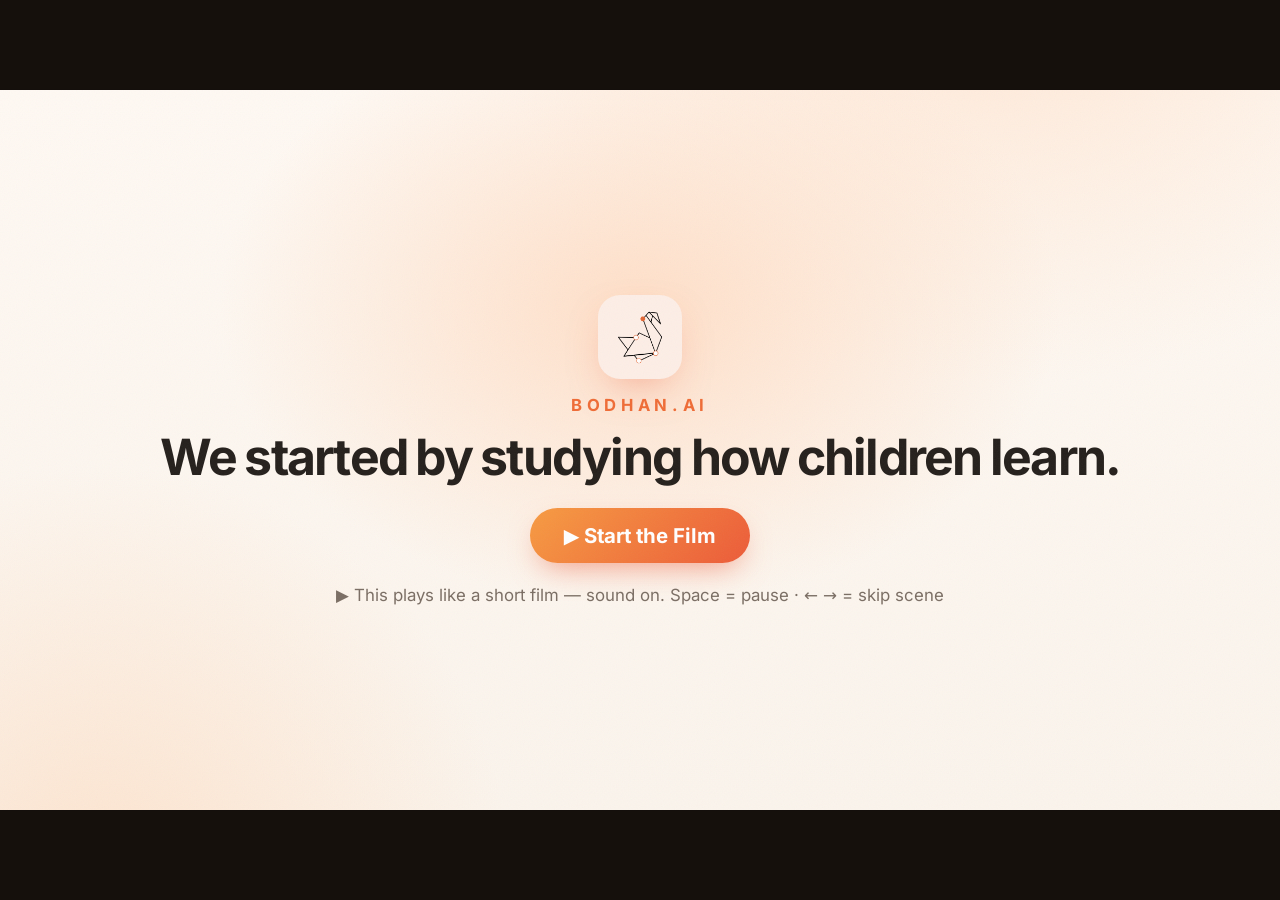
==== film_MKfeedback1/index.html @ cfe4269a "Initial commit: NN sir demo (TutorBot film, scripts, resources)" ====
<!DOCTYPE html>
<html lang="en">
<head>
  <meta charset="UTF-8" />
  <meta name="viewport" content="width=device-width, initial-scale=1.0" />
  <title>TutorBot — Evidence-Based, Built for India</title>
  <link rel="icon" href="data:image/svg+xml,%3Csvg xmlns='http://www.w3.org/2000/svg' viewBox='0 0 100 100'%3E%3Crect width='100' height='100' rx='24' fill='%23FFF3EC'/%3E%3Cpath d='M22 60 L50 30 L72 44 L52 50 L64 70 L44 58 L30 72 Z' fill='none' stroke='%23EF6B35' stroke-width='5' stroke-linejoin='round'/%3E%3C/svg%3E" />
  <link rel="stylesheet" href="styles.css" />
</head>
<body data-scene="gate">
 <div id="screen"><!-- fixed 16:9 stage, scaled to fit any viewport so the layout never reflows -->
  <div class="grain" aria-hidden="true"></div>
  <div id="wipe" class="wipe" aria-hidden="true"><span></span><span></span><span></span></div>

  <!-- ===== Start gate (also satisfies the browser autoplay gesture) ===== -->
  <div id="gate" class="gate">
    <div class="gate-aurora" aria-hidden="true"></div>
    <div class="gate-inner">
      <span class="bird bird-lg" aria-hidden="true">
        <img class="bmark" src="images/bodhan_mark.png" alt="Bodhan" />
      </span>
      <div class="gate-eyebrow" id="gateEyebrow">Capability Film · bodhan.ai</div>
      <h1 class="gate-title" id="gateTitle">One tutor. Every student.</h1>
      <button id="startBtn" class="start-btn" disabled>Loading…</button>
      <p class="gate-foot">▶ This plays like a short film — sound on. Space = pause · ← → = skip scene</p>
    </div>
  </div>

  <!-- ===== fixed brand mark ===== -->
  <div class="brand-fixed" aria-hidden="true">
    <span class="bird">
      <img class="bmark" src="images/bodhan_mark.png" alt="Bodhan" />
    </span>
    <span class="brand-text">Tutor<b>Bot</b></span>
  </div>

  <!-- ===== Full-screen stage ===== -->
  <main class="stage" id="stage" hidden>
    <div class="visual-layer" id="visualLayer"><!-- per-scene backdrop --></div>
    <div class="scrim" aria-hidden="true"></div>

    <div class="caption-layer" id="captionLayer">
      <div class="cap-kicker" id="capKicker"></div>
      <h2 class="cap-title" id="capTitle">—</h2>
      <div class="cap-sub" id="capSub"></div>
      <div class="cap-chips" id="chips"></div>
      <div class="cap-extra" id="sceneExtra"></div>
    </div>

    <!-- multilingual toggle (shown only on scenes that carry an example) -->
    <button class="ml-toggle" id="mlToggle" hidden>🌐 <span id="mlLabel">multilingual example</span></button>

    <div class="rail" id="rail" aria-hidden="true"><span class="rail-fill" id="railFill"></span></div>
    <div class="chapter" id="chapter" aria-hidden="true"></div>
  </main>
 </div><!-- /#screen -->

  <audio id="music" preload="auto" loop src="audio/music.mp3"></audio>
  <audio id="clipLessons" preload="auto" src="audio/tts_ashutosh.mp3"></audio>
  <audio id="clipAdmin" preload="auto" src="audio/tts_priya.mp3"></audio>

  <script src="reel.js"></script>
  <script src="app.js"></script>
</body>
</html>
---- film_MKfeedback1/styles.css ----
/* ===================================================================
   TutorBot — capability film styles
   Warm, product-native design system (orange #EF6B35 / peach cards),
   themed per scene under body[data-scene="…"]. The engine sets
   body.dataset.scene on entry; --accent flows into accents everywhere.
   =================================================================== */
/* UI face — Inter (matches the team design tokens); TBSans kept as a fallback */
@font-face{font-family:"Inter";src:url("fonts/inter-300.woff2") format("woff2");font-weight:300;font-display:swap}
@font-face{font-family:"Inter";src:url("fonts/inter-400.woff2") format("woff2");font-weight:400;font-display:swap}
@font-face{font-family:"Inter";src:url("fonts/inter-500.woff2") format("woff2");font-weight:500;font-display:swap}
@font-face{font-family:"Inter";src:url("fonts/inter-600.woff2") format("woff2");font-weight:600;font-display:swap}
@font-face{font-family:"Inter";src:url("fonts/inter-700.woff2") format("woff2");font-weight:700;font-display:swap}
@font-face{font-family:"Inter";src:url("fonts/inter-800.woff2") format("woff2");font-weight:800;font-display:swap}
@font-face{font-family:"TBSans";src:url("fonts/sans.woff2") format("woff2");font-weight:400;font-display:swap}
@font-face{font-family:"TBSans";src:url("fonts/sansmed.woff2") format("woff2");font-weight:500;font-display:swap}
@font-face{font-family:"TBSans";src:url("fonts/sansbold.woff2") format("woff2");font-weight:700;font-display:swap}
@font-face{font-family:"TBDisplay";src:url("fonts/displaybold.woff2") format("woff2");font-weight:700;font-display:swap}
@font-face{font-family:"TBDisplay";src:url("fonts/display.woff2") format("woff2");font-weight:400;font-display:swap}

:root{
  --bg:#FBF4EC; --bg2:#FFF9F3; --card:#FFFFFF;
  --ink:#241f1b; --ink2:#7a6d63; --line:#efe1d5;
  --accent:#EF6B35; --accent2:#F59A54;
  --coral:linear-gradient(135deg,#F79B41,#EC5A38);
  --peach:#FDEEE6; --peach2:#FBE3D6;
  --ok:#2FA36B; --bad:#E4574C;
  --font:"Inter","TBSans",-apple-system,"Segoe UI",system-ui,sans-serif;
  --disp:"TBDisplay","Inter","TBSans",-apple-system,system-ui,sans-serif;
  /* per-script faces (Noto Sans), mirrored from the team tokens */
  --deva:"Noto Sans Devanagari","Inter","TBSans",sans-serif;
  --tamil:"Noto Sans Tamil","Inter","TBSans",sans-serif;
  --bengali:"Noto Sans Bengali","Inter","TBSans",sans-serif;
  --telugu:"Noto Sans Telugu","Inter","TBSans",sans-serif;
  --kannada:"Noto Sans Kannada","Inter","TBSans",sans-serif;
  --malayalam:"Noto Sans Malayalam","Inter","TBSans",sans-serif;
  --gujarati:"Noto Sans Gujarati","Inter","TBSans",sans-serif;
  --oriya:"Noto Sans Oriya","Inter","TBSans",sans-serif;

  /* ---- type scale — mirrors the team design tokens (4.5 / 2.5 / 1.5 / 1 rem),
     kept fluid with clamp() so the fixed 16:9 stage still scales ---- */
  --fs-display:clamp(40px,7cqw,72px);   --lh-display:1.05; --ls-display:-.035em;
  --fs-headline:clamp(24px,3.4cqw,40px);--lh-headline:1.14;--ls-headline:-.022em;
  --fs-body:clamp(20.4px,2.3cqw,28.8px);    --lh-body:1.5;     --ls-body:0em;
  --fs-label:clamp(15.6px,1.3cqw,19.2px);  --lh-label:1.3;    --ls-label:.02em;
  /* weights */
  --w-light:300; --w-normal:400; --w-medium:500; --w-semibold:600; --w-bold:700; --w-extrabold:800;
}
*{box-sizing:border-box;margin:0;padding:0}
html,body{height:100%}
body{
  font-family:var(--font); color:var(--ink); overflow:hidden;
  margin:0; background:#15100c;                 /* letterbox surround (only shows on off-16:9 displays) */
  display:grid; place-items:center;
  -webkit-font-smoothing:antialiased; text-rendering:optimizeLegibility;
}
/* Fixed 16:9 canvas: always as large as fits, centred, scaled uniformly. Container-query
   units (cqw/cqh) throughout the film resolve against THIS box — so every element holds
   its exact relative position and size on any browser or display. */
#screen{
  position:relative; overflow:hidden;
  width:min(100vw, 177.78vh); height:min(100vh, 56.25vw);
  container-type:size;
  background:
    radial-gradient(70cqw 74cqh at 78% -10%, #FFE9D8 0%, transparent 55%),
    radial-gradient(58cqw 84cqh at 8% 110%, #FDE4CF 0%, transparent 55%),
    linear-gradient(180deg,var(--bg2),var(--bg));
  box-shadow:0 0 0 1px rgba(0,0,0,.04);
}
b{font-weight:700}
.grad{color:var(--accent);font-weight:700}
.deva{font-family:var(--deva)}

/* ---- decorative film layers ---- */
.grain{position:absolute;inset:0;z-index:60;pointer-events:none;opacity:.05;
  background-image:url("data:image/svg+xml,%3Csvg xmlns='http://www.w3.org/2000/svg' width='120' height='120'%3E%3Cfilter id='n'%3E%3CfeTurbulence type='fractalNoise' baseFrequency='.85' numOctaves='2'/%3E%3C/filter%3E%3Crect width='100%25' height='100%25' filter='url(%23n)'/%3E%3C/svg%3E");}
/* soft cream crossfade between scenes (no orange curtain) */
.wipe{position:absolute;inset:0;z-index:55;pointer-events:none;opacity:0;
  background:radial-gradient(120% 120% at 50% 40%, var(--bg2), var(--bg))}
.wipe span{display:none}
.wipe.active{animation:wipefade .6s ease forwards}
@keyframes wipefade{0%{opacity:0}28%{opacity:.9}100%{opacity:0}}

/* =====================================================================
   Gate
   ===================================================================== */
.gate{position:absolute;inset:0;z-index:50;display:grid;place-items:center;text-align:center;
  transition:opacity .6s ease, transform .6s ease}
.gate.hide{opacity:0;transform:scale(1.04);pointer-events:none}
.gate-aurora{position:absolute;inset:0;z-index:-1;
  background:radial-gradient(700px 500px at 50% 30%, #FFDFC8 0%, transparent 60%);
  animation:breathe 7s ease-in-out infinite}
@keyframes breathe{50%{opacity:.6;transform:scale(1.06)}}
.gate-inner{display:flex;flex-direction:column;align-items:center;gap:16px;padding:24px}
.gate-eyebrow{font-size:var(--fs-label);letter-spacing:.28em;text-transform:uppercase;color:var(--accent);font-weight:var(--w-bold)}
.gate-title{font-family:var(--disp);font-size:clamp(28px,3.9cqw,50px);line-height:var(--lh-display);font-weight:var(--w-bold);letter-spacing:var(--ls-display);color:var(--ink);white-space:nowrap}
.gate-foot{color:var(--ink2);font-size:16.8px;margin-top:6px}
.start-btn{margin-top:8px;font-family:var(--font);font-weight:700;font-size:20.4px;color:#fff;
  background:var(--coral);border:0;border-radius:100px;padding:15px 34px;cursor:pointer;
  box-shadow:0 12px 30px -10px rgba(236,90,56,.6);transition:transform .15s ease, box-shadow .15s ease}
.start-btn:hover:not(:disabled){transform:translateY(-2px);box-shadow:0 18px 40px -12px rgba(236,90,56,.7)}
.start-btn:disabled{opacity:.6;cursor:default;background:#e9d9cc;color:#a7907f;box-shadow:none}

/* bird mark */
.bird{display:inline-grid;place-items:center;width:40px;height:40px;border-radius:12px;background:var(--peach)}
.bird svg{width:74%;height:74%}
.bird-path{fill:none;stroke:var(--accent);stroke-width:5;stroke-linejoin:round;stroke-linecap:round}
.bird-lg{width:84px;height:84px;border-radius:22px;box-shadow:0 16px 40px -16px rgba(236,90,56,.5)}
.bird-svg{width:100%;height:100%}
/* official Bodhan logo image — sits inside the peach badges with a little breathing room */
.bmark{display:block;width:100%;height:100%;object-fit:contain;padding:14%}
.av .bmark,.ct-mark .bmark,.hm-av .bmark{padding:12%}

/* fixed brand */
.brand-fixed{position:absolute;top:22px;left:26px;z-index:40;display:flex;align-items:center;gap:10px;opacity:0;transition:opacity .5s ease .3s}
.stage:not([hidden])~*,.stage:not([hidden]) ~ .brand-fixed{}
body:has(.stage:not([hidden])) .brand-fixed{opacity:.9}
.brand-fixed .bird{width:34px;height:34px;border-radius:10px}
.brand-text{font-family:var(--disp);font-weight:700;font-size:21.6px;color:var(--ink)}
.brand-text b{color:var(--accent)}

/* =====================================================================
   Stage + layers
   ===================================================================== */
.stage{position:absolute;inset:0;z-index:10;overflow:hidden}
.visual-layer{position:absolute;inset:0;z-index:1}
.scrim{position:absolute;inset:0;z-index:2;pointer-events:none;
  background:radial-gradient(120% 90% at 50% 40%, transparent 55%, rgba(120,70,30,.10) 100%)}
.viz{position:absolute;inset:0;overflow:hidden}
.viz-tint{background:transparent}

/* backdrops */
.viz-aurora::before,.viz-aurora::after{content:"";position:absolute;border-radius:50%;filter:blur(60px);opacity:.55}
.viz-aurora::before{width:52cqw;height:52cqw;left:-10cqw;top:-14cqw;background:radial-gradient(circle,#FFD9BC,transparent 65%);animation:float1 16s ease-in-out infinite}
.viz-aurora::after{width:46cqw;height:46cqw;right:-8cqw;bottom:-12cqw;background:radial-gradient(circle,#FFE7C4,transparent 65%);animation:float2 20s ease-in-out infinite}
@keyframes float1{50%{transform:translate(4cqw,3cqw) scale(1.08)}}
@keyframes float2{50%{transform:translate(-3cqw,-4cqw) scale(1.1)}}
.mote{position:absolute;width:var(--s);height:var(--s);border-radius:50%;background:radial-gradient(circle,#FBAF6E,#F58A4200);opacity:.5;animation:moteUp linear infinite}
@keyframes moteUp{0%{transform:translateY(10px);opacity:0}15%{opacity:.6}100%{transform:translateY(-90px);opacity:0}}
.viz-stars{background:radial-gradient(1000px 700px at 50% 30%, #FFF3E6 0%, transparent 60%)}
.star{position:absolute;width:var(--s);height:var(--s);border-radius:50%;background:var(--accent);opacity:.35;animation:tw ease-in-out infinite}
@keyframes tw{50%{opacity:.85;transform:scale(1.4)}}
.viz-desk{background:linear-gradient(180deg,#2c2320,#3a2c24)}
.viz-desk .lamp-glow{position:absolute;right:14%;top:-6%;width:60cqw;height:80cqh;border-radius:50%;
  background:radial-gradient(circle at 70% 20%, rgba(255,196,120,.5), transparent 60%);filter:blur(30px)}
.viz-desk .paper{position:absolute;width:120px;height:150px;background:#f6ead8;border-radius:4px;
  transform:rotate(var(--rot));box-shadow:0 8px 20px rgba(0,0,0,.35);opacity:.9;animation:paperIn .8s ease both}
@keyframes paperIn{from{opacity:0;transform:translateY(20px) rotate(var(--rot))}}

/* =====================================================================
   Caption (top band) + rail + chapter + ml toggle
   ===================================================================== */
.caption-layer{position:absolute;z-index:6;top:5cqh;left:0;right:0;text-align:center;padding:0 6cqw;pointer-events:none}
.caption-layer.enter{animation:capIn .6s cubic-bezier(.2,.7,.2,1)}
@keyframes capIn{from{opacity:0;transform:translateY(-10px)}}
.cap-kicker{font-size:clamp(22px,2.6cqw,34px);letter-spacing:.2em;text-transform:uppercase;color:var(--accent);font-weight:var(--w-bold);margin-bottom:14px}
.cap-title{font-family:var(--disp);font-weight:var(--w-bold);font-size:var(--fs-headline);line-height:var(--lh-headline);letter-spacing:var(--ls-headline);color:var(--ink);max-width:22ch;margin:0 auto}
.cap-sub{margin-top:10px;color:var(--ink2);font-size:var(--fs-body);line-height:var(--lh-body);letter-spacing:var(--ls-body);max-width:56ch;margin-inline:auto}
.cap-chips{display:flex;gap:8px;justify-content:center;flex-wrap:wrap;margin-top:12px}
.chip{display:inline-flex;align-items:center;gap:6px;background:var(--card);border:1px solid var(--line);
  border-radius:100px;padding:6px 12px;font-size:15.6px;font-weight:500;color:var(--ink2);box-shadow:0 4px 12px -8px rgba(0,0,0,.2)}
.chip.hot{background:var(--peach);border-color:var(--peach2);color:var(--accent);font-weight:700}
.chip .ico{font-size:16.8px}
.text-pop{animation:pop .5s cubic-bezier(.2,.8,.2,1)}
@keyframes pop{from{opacity:0;transform:translateY(8px) scale(.98)}}

.rail{position:absolute;left:0;right:0;bottom:0;height:4px;background:rgba(120,70,30,.12);z-index:8}
.rail-fill{display:block;height:100%;width:0;background:var(--coral);transition:width .12s linear}
.chapter{position:absolute;bottom:16px;right:22px;z-index:8;font-size:14.4px;letter-spacing:.06em;color:var(--ink2);
  background:rgba(255,255,255,.7);border:1px solid var(--line);border-radius:100px;padding:5px 12px;backdrop-filter:blur(6px)}
.ml-toggle{position:absolute;bottom:16px;left:22px;z-index:9;cursor:pointer;font-family:var(--font);font-weight:600;font-size:15.6px;
  color:var(--ink2);background:rgba(255,255,255,.8);border:1px solid var(--line);border-radius:100px;padding:8px 14px;
  backdrop-filter:blur(6px);transition:all .15s ease}
.ml-toggle:hover{color:var(--accent);border-color:var(--accent2)}
.ml-toggle.on{background:var(--peach);border-color:var(--accent);color:var(--accent)}
body.paused .stage::after{content:"⏸ paused — click or Space to resume";position:absolute;z-index:20;left:50%;bottom:52px;transform:translateX(-50%);
  background:rgba(36,31,27,.82);color:#fff;padding:8px 16px;border-radius:100px;font-size:15.6px;letter-spacing:.04em}

/* =====================================================================
   Center card (middle region) + shared card head
   ===================================================================== */
.center-card{position:absolute;z-index:5;left:50%;transform:translateX(-50%);
  top:23cqh;bottom:11cqh;width:min(1120px,92cqw);
  display:flex;flex-direction:column;align-items:center;justify-content:center;gap:18px}
.card-head{text-align:center}
.card-title{font-family:var(--disp);font-weight:var(--w-bold);font-size:var(--fs-headline);line-height:var(--lh-headline);letter-spacing:var(--ls-headline);color:var(--ink);margin:6px 0}
[data-seq]{opacity:0;transform:translateY(12px);transition:opacity .5s ease, transform .5s cubic-bezier(.2,.8,.2,1)}
[data-seq].on{opacity:1;transform:none}

/* =====================================================================
   Open scene
   ===================================================================== */
.open-card{justify-content:center;gap:6px}
.o-swap{font-family:var(--disp);font-weight:700;color:var(--ink);min-height:1.2em;
  font-size:clamp(36px,7.2cqw,81.6px);line-height:1.05;letter-spacing:-.02em}
.o-tease{font-size:clamp(28.8px,3.9cqw,43.2px);color:var(--ink2);font-weight:var(--w-medium);letter-spacing:.02em;
  animation:teaseGrow 1s cubic-bezier(.2,.8,.2,1) forwards}
@keyframes teaseGrow{from{transform:scale(.6);opacity:0}}
.o-logo{color:var(--accent);display:inline-flex;align-items:center;gap:14px;font-size:clamp(48px,9.6cqw,110.4px)}
.o-logo .mark-inline{width:.9em;height:.9em;background:var(--peach);border-radius:.2em;display:inline-grid;place-items:center}
.o-logo .mark-inline svg{width:74%}
.o-swap.gone{opacity:0;transform:translateY(-16px) scale(.96);transition:all .55s ease}
.o-specs{display:flex;flex-direction:column;gap:6px;opacity:0;margin-top:14px;transition:opacity .4s ease}
.o-specs.show{opacity:1}
.o-specs.gone{opacity:0;transition:opacity .5s ease}
.o-spec{font-size:clamp(18px,2cqw,24px);color:var(--ink2);font-weight:500;min-height:1.3em}
.o-final{font-family:var(--disp);font-weight:var(--w-bold);font-size:var(--fs-display);line-height:var(--lh-display);letter-spacing:var(--ls-display);color:var(--accent);opacity:0;transition:opacity .5s ease}
.o-final.show{opacity:1}

/* =====================================================================
   Chat frame + bubbles
   ===================================================================== */
.chat-card{gap:14px}
.chat-card.with-proof{flex-direction:row;align-items:stretch;justify-content:center;gap:24px}
.chat-frame{width:min(640px,92cqw);height:100%;max-height:60cqh;background:var(--card);border:1px solid var(--line);
  border-radius:22px;box-shadow:0 30px 70px -30px rgba(120,60,20,.45);display:flex;flex-direction:column;overflow:hidden}
.chat-top{display:flex;align-items:center;gap:10px;padding:12px 16px;border-bottom:1px solid var(--line);background:var(--bg2)}
.ct-mark{width:30px;height:30px;border-radius:9px;background:var(--peach);display:inline-grid;place-items:center}
.ct-mark svg{width:70%}.ct-mark .bird-path{stroke:var(--accent)}
.ct-name{font-weight:700;color:var(--ink)}
.ct-subj{margin-left:auto;font-size:14.4px;color:var(--ink2);background:var(--bg);border:1px solid var(--line);border-radius:100px;padding:4px 10px}
.ct-ml{margin-left:8px;font-size:14.4px;color:var(--accent);background:var(--peach);border-radius:100px;padding:4px 10px;font-weight:600}
.chat-scroll{flex:1;overflow:hidden;padding:18px;display:flex;flex-direction:column;gap:14px;scroll-behavior:smooth}
.msg{display:flex;gap:10px;max-width:86%;opacity:0;transform:translateY(10px);transition:opacity .4s ease, transform .4s cubic-bezier(.2,.8,.2,1)}
.msg.in{opacity:1;transform:none}
.msg.student{align-self:flex-end;flex-direction:row-reverse}
.msg .av{flex:none;width:32px;height:32px;border-radius:9px;background:var(--peach);display:grid;place-items:center;margin-top:2px}
.msg .av svg{width:70%}.msg .av .bird-path{stroke:var(--accent)}
.bwrap{display:flex;flex-direction:column;gap:3px}
.bhead{font-size:13.2px;font-weight:700;color:var(--accent);letter-spacing:.02em}
.bub{padding:11px 15px;border-radius:16px;font-size:clamp(16.8px,1.8cqw,20.4px);line-height:1.45;position:relative}
.msg.bot .bub{background:var(--bg2);border:1px solid var(--line);border-top-left-radius:5px;color:var(--ink)}
.msg.bot .bub.q{background:var(--peach);border-color:var(--peach2)}
.msg.student .bub{background:var(--coral);color:#fff;border-top-right-radius:5px;font-weight:500}
.qtag{display:block;font-size:13.2px;font-weight:700;color:var(--accent);text-transform:uppercase;letter-spacing:.08em;margin-bottom:4px}
.msg.student .bub.win{background:linear-gradient(135deg,#39b978,#279e63)}
.wintag{display:inline-block;margin-left:8px;font-size:13.2px;font-weight:700;opacity:.9}
.bub.dots{display:flex;gap:5px;padding:14px 16px}
.bub.dots i{width:7px;height:7px;border-radius:50%;background:var(--accent2);animation:dot 1.1s ease-in-out infinite}
.bub.dots i:nth-child(2){animation-delay:.15s}.bub.dots i:nth-child(3){animation-delay:.3s}
@keyframes dot{0%,60%,100%{opacity:.3;transform:translateY(0)}30%{opacity:1;transform:translateY(-4px)}}

/* real-product proof inset next to a mock */
.proof-inset{width:min(430px,40cqw);align-self:center}
.proof-float{position:absolute;right:-1cqw;bottom:-2cqh;width:min(300px,26cqw);z-index:6;transform:rotate(2deg)}
.proof-corner{position:absolute;right:0;bottom:0;width:min(360px,30cqw)}

/* =====================================================================
   Framed screenshot (browser chrome + camera push)
   ===================================================================== */
.shot{background:var(--card);border:1px solid var(--line);border-radius:14px;overflow:hidden;
  box-shadow:0 30px 70px -30px rgba(120,60,20,.5);display:flex;flex-direction:column;max-height:100%}
.shot-card{justify-content:center}
.shot-card .shot{width:min(880px,86cqw)}
.shot.tall .shot-view{max-height:52cqh}
.shot-bar{display:flex;align-items:center;gap:7px;padding:9px 13px;background:var(--bg2);border-bottom:1px solid var(--line)}
.shot-bar i{width:10px;height:10px;border-radius:50%;background:#e6cdbb}
.shot-bar i:nth-child(1){background:#ff5f57}.shot-bar i:nth-child(2){background:#febc2e}.shot-bar i:nth-child(3){background:#28c840}
.shot-url{margin-left:10px;font-size:14.4px;color:var(--ink2);background:var(--bg);border:1px solid var(--line);border-radius:100px;padding:3px 12px}
.shot-view{position:relative;overflow:hidden;background:#fff}
.shot-view img{display:block;width:100%;height:auto;object-fit:cover}
.shot-view img.push{animation:kenburns 12s ease-out forwards;transform-origin:33% 50%}
@keyframes kenburns{from{transform:scale(1)}to{transform:scale(1.28)}}
.shot-cap{padding:9px 14px;font-size:15px;color:var(--ink2);background:var(--bg2);border-top:1px solid var(--line);text-align:center}
.shot-pin{position:absolute;z-index:3;opacity:0;transform:scale(.6);transition:opacity .5s ease,transform .5s cubic-bezier(.2,.8,.2,1)}
.shot-pin.on{opacity:1;transform:none}
.shot-pin span{display:block;width:22px;height:22px;border-radius:50%;border:3px solid var(--accent);box-shadow:0 0 0 6px rgba(239,107,53,.25);animation:ping 1.6s ease-out infinite}
@keyframes ping{0%{box-shadow:0 0 0 4px rgba(239,107,53,.35)}100%{box-shadow:0 0 0 16px rgba(239,107,53,0)}}
.shot-pin em{position:absolute;left:28px;top:-2px;white-space:nowrap;font-style:normal;font-size:14.4px;font-weight:700;color:#fff;background:var(--accent);padding:4px 10px;border-radius:100px}
.shot-note{max-width:60ch;text-align:center;color:var(--ink);font-size:clamp(16.8px,1.8cqw,21.6px);background:var(--card);border:1px solid var(--line);border-left:4px solid var(--accent);border-radius:10px;padding:12px 18px}

/* =====================================================================
   IKS split screen
   ===================================================================== */
.split{display:flex;align-items:stretch;gap:18px;width:100%;justify-content:center}
.split-pane{flex:1;max-width:420px;background:var(--card);border:1px solid var(--line);border-radius:16px;padding:20px 22px;
  box-shadow:0 20px 50px -30px rgba(120,60,20,.4)}
.sp-old{background:linear-gradient(180deg,#fbf1e2,#f6e7d2);border-color:#ecd9bf}
.sp-tag{font-size:14.4px;letter-spacing:.14em;text-transform:uppercase;color:var(--accent);font-weight:700;margin-bottom:12px}
.verse{font-family:var(--deva);font-size:clamp(18px,2cqw,24px);line-height:1.7;color:var(--ink);white-space:pre-wrap;margin-bottom:12px}
.sp-gloss{font-size:15.6px;color:var(--ink2);font-style:italic;line-height:1.5}
.split-arrow{align-self:center;font-size:40.8px;color:var(--accent);font-weight:700}
.sp-title{font-family:var(--disp);font-weight:700;font-size:26.4px;color:var(--ink);margin:2px 0 10px}
.sp-body{font-size:17.4px;color:var(--ink2);line-height:1.55}
.sp-eqn{margin-top:16px;font-family:var(--disp);font-size:36px;font-weight:700;color:var(--accent);text-align:center;
  background:var(--peach);border-radius:12px;padding:14px}
.bridge{text-align:center;max-width:60ch;color:var(--ink);font-size:clamp(16.8px,1.8cqw,21.6px);font-weight:500}

/* =====================================================================
   Active-learning sim
   ===================================================================== */
.active-card{position:relative}
.sim{width:min(760px,90cqw);background:var(--card);border:1px solid var(--line);border-radius:18px;padding:22px 26px;
  box-shadow:0 26px 60px -30px rgba(120,60,20,.45)}
.sim-head{font-family:var(--disp);font-weight:700;font-size:26.4px;color:var(--ink)}
.sim-intro{color:var(--ink2);font-size:16.8px;line-height:1.5;margin:6px 0 14px;max-width:62ch}
.sim-stage{display:flex;gap:18px;align-items:center;flex-wrap:wrap}
.ramp-svg{flex:1;min-width:320px;height:auto;background:linear-gradient(180deg,#fff,#fdf6ee);border-radius:12px;border:1px solid var(--line)}
.ramp-svg .ground{stroke:#d9c5b3;stroke-width:2}
.ramp-svg .ramp{fill:rgba(239,107,53,.12);stroke:var(--accent);stroke-width:2.5;stroke-linejoin:round}
.ramp-svg .ball{fill:var(--accent);filter:drop-shadow(0 3px 4px rgba(0,0,0,.25))}
.ramp-svg .angle-arc{fill:none;stroke:var(--accent2);stroke-width:2;stroke-dasharray:3 3}
.ramp-svg .angle-lbl{fill:var(--accent);font:700 18px var(--font)}
.ramp-svg .drag-handle circle{fill:#fff;stroke:var(--accent);stroke-width:2.5}
.ramp-svg .drag-handle text{fill:var(--accent);font:700 15.6px var(--font);text-anchor:middle}
.sim-stats{display:flex;flex-direction:column;gap:10px;min-width:150px}
.sim-stats .st{background:var(--bg2);border:1px solid var(--line);border-radius:12px;padding:10px 14px;text-align:center}
.sim-stats .sv{font-family:var(--disp);font-weight:700;font-size:26.4px;color:var(--accent)}
.sim-stats .sl{font-size:14.4px;color:var(--ink2)}
.sim-tip{margin-top:14px;background:var(--peach);border-left:4px solid var(--accent);border-radius:10px;padding:11px 16px;font-size:16.8px;color:var(--ink);line-height:1.5}

/* =====================================================================
   MCQ
   ===================================================================== */
.mcq{width:min(640px,90cqw);background:var(--card);border:1px solid var(--line);border-radius:18px;padding:24px;box-shadow:0 26px 60px -30px rgba(120,60,20,.45)}
.mcq-q{font-family:var(--disp);font-weight:700;font-size:clamp(21.6px,2.4cqw,28.8px);color:var(--ink);margin-bottom:16px}
.mcq-opts{display:grid;gap:10px}
.mcq-opt{display:flex;align-items:center;gap:12px;padding:13px 16px;border:1.5px solid var(--line);border-radius:12px;font-size:19.2px;color:var(--ink);transition:all .3s ease;position:relative}
.mcq-opt .ok{width:26px;height:26px;border-radius:8px;background:var(--bg2);display:grid;place-items:center;font-weight:700;font-size:15.6px;color:var(--ink2)}
.mcq-opt .mark{margin-left:auto;font-weight:700;font-size:21.6px}
.mcq-opt.picked{border-color:var(--bad);background:#fdecea}
.mcq-opt.picked .ok{background:var(--bad);color:#fff}
.mcq-opt.picked .mark{color:var(--bad)}
.mcq-opt.wrong{animation:shake .4s}
@keyframes shake{25%{transform:translateX(-6px)}75%{transform:translateX(6px)}}
.mcq-opt.correct{border-color:var(--ok);background:#e9f7f0}
.mcq-opt.correct .ok{background:var(--ok);color:#fff}
.mcq-opt.correct .mark{color:var(--ok)}
.follow{width:min(640px,90cqw);margin-top:16px;background:var(--peach);border-left:4px solid var(--accent);border-radius:12px;padding:16px 20px;
  opacity:0;transform:translateY(12px);transition:opacity .5s ease,transform .5s cubic-bezier(.2,.8,.2,1)}
.follow.on{opacity:1;transform:none}
.follow-body{font-size:18px;color:var(--ink);line-height:1.5;margin-top:4px}

/* =====================================================================
   Hints
   ===================================================================== */
.hints-card{flex-direction:row;align-items:center;gap:26px}
.hint-stack{display:flex;flex-direction:column;gap:12px;width:min(430px,42cqw)}
.hint-card2{background:var(--peach);border-left:4px solid var(--accent);border-radius:12px;padding:14px 18px;box-shadow:0 12px 30px -20px rgba(120,60,20,.5)}
.hint-card2:nth-child(2){background:#fce6d4}
.hint-card2:nth-child(3){background:#fbdcc2}
.hc-tag{font-size:13.8px;letter-spacing:.1em;font-weight:700;color:var(--accent);margin-bottom:6px}
.hc-body{font-size:18px;color:var(--ink);line-height:1.5}

/* =====================================================================
   Turn to teachers
   ===================================================================== */
.turn-card .card-title{color:#fff}
.turn-card .cap-kicker{color:#FFC486}
.turn-punch{font-family:var(--disp);font-weight:700;font-size:clamp(18px,2.4cqw,30px);color:#fff;text-align:center;max-width:24ch;line-height:1.25}
body[data-scene="turn"] .scrim{background:radial-gradient(120% 90% at 60% 30%, transparent 40%, rgba(20,12,8,.5) 100%)}

/* =====================================================================
   Lesson plans (5E)
   ===================================================================== */
.lessons-card{flex-direction:row;align-items:stretch;gap:24px;justify-content:center}
.prompt-bar{display:flex;align-items:center;gap:10px;background:var(--card);border:1px solid var(--line);border-radius:100px;padding:12px 20px;
  box-shadow:0 12px 30px -20px rgba(0,0,0,.3);margin-bottom:14px}
.pb-label{font-size:13.2px;font-weight:700;color:#fff;background:var(--coral);border-radius:100px;padding:4px 10px}
.pb-text{font-size:15.2px;color:var(--ink);flex:1}
.pb-caret{color:var(--accent);animation:blink 1s steps(1) infinite}
@keyframes blink{50%{opacity:0}}
.lessons-card .with-proof,.lessons-card{}
.lessons-card>div:first-child,.plan-5e{width:min(540px,50cqw)}
.lessons-card{flex-direction:column;align-items:center}
.lessons-card.with-proof{flex-direction:row}
.plan-5e{display:flex;flex-direction:column;gap:8px}
.plan-row{display:flex;gap:14px;align-items:center;background:var(--card);border:1px solid var(--line);border-radius:12px;padding:11px 16px;
  opacity:0;transform:translateX(-16px);transition:opacity .45s ease,transform .45s cubic-bezier(.2,.8,.2,1)}
.plan-row.on{opacity:1;transform:none}
.plan-row .pe{flex:none;width:88px;font-weight:700;color:var(--accent);font-size:16.8px}
.plan-row .pt{font-size:16.8px;color:var(--ink);line-height:1.4}
.lessons-card .proof-inset{opacity:0;transform:translateY(16px);transition:opacity .5s ease,transform .5s ease}
.lessons-card .proof-inset.on{opacity:1;transform:none}

/* =====================================================================
   Worksheets fan-out
   ===================================================================== */
.ws-card-wrap{}
.ws-fan{display:flex;gap:16px;justify-content:center;perspective:1000px}
.ws-card{width:min(220px,21cqw);min-height:230px;background:var(--card);border:1px solid var(--line);border-radius:16px;padding:18px;
  box-shadow:0 24px 50px -28px rgba(120,60,20,.5);transform:rotate(calc(var(--i)*3deg)) translateY(calc(abs(var(--i))*6px))}
.ws-card .ws-level{font-size:14.4px;font-weight:700;letter-spacing:.08em;text-transform:uppercase;color:#fff;border-radius:100px;padding:5px 12px;display:inline-block}
.ws-card.t-a .ws-level{background:#5aa9e6}.ws-card.t-b .ws-level{background:#2fa36b}
.ws-card.t-c .ws-level{background:#EF6B35}.ws-card.t-d .ws-level{background:#8b5cf6}
.ws-desc{margin:16px 0;font-family:var(--disp);font-weight:700;font-size:20.4px;color:var(--ink);line-height:1.3;min-height:3em}
.ws-note{font-size:15px;color:var(--ink2);line-height:1.45;border-top:1px dashed var(--line);padding-top:10px}

/* =====================================================================
   Local context swap
   ===================================================================== */
.local-card{flex-direction:row;gap:26px;align-items:center}
.swaps{display:flex;flex-direction:column;gap:14px;width:min(560px,52cqw)}
.swap-row{display:flex;align-items:center;gap:14px;background:var(--card);border:1px solid var(--line);border-radius:14px;padding:14px 18px;
  box-shadow:0 16px 40px -28px rgba(0,0,0,.4)}
.sw-before{flex:1;color:var(--ink2);text-decoration:line-through;text-decoration-color:var(--bad);font-size:17.4px;transition:opacity .4s}
.sw-arrow{color:var(--accent);font-weight:700}
.sw-after{flex:1;color:var(--ink);font-weight:600;font-size:17.4px;opacity:.25;transition:opacity .5s ease}
.swap-row.swapped .sw-after{opacity:1}
.swap-row.swapped .sw-before{opacity:.45}

/* =====================================================================
   Misconception
   ===================================================================== */
.miss-card{flex-direction:row;gap:26px;align-items:center}
.miss{width:min(520px,50cqw)}
.miss-grid{display:grid;grid-template-columns:1fr 1fr;gap:10px}
.miss-row{display:flex;align-items:center;gap:8px;background:var(--card);border:1px solid var(--line);border-radius:10px;padding:10px 14px;font-size:18px}
.miss-row .mq{color:var(--ink);font-weight:600}
.miss-row .ma{color:var(--bad);font-weight:700;margin-left:auto}
.miss-row .mx{color:var(--bad)}
.miss-row.on{border-color:#f3c4bf;background:#fdeeec}
.miss-pattern{margin-top:16px;background:var(--peach);border-left:4px solid var(--accent);border-radius:12px;padding:16px 20px;font-size:18px;color:var(--ink);line-height:1.5;
  opacity:0;transform:translateY(12px);transition:opacity .5s ease,transform .5s cubic-bezier(.2,.8,.2,1)}
.miss-pattern.on{opacity:1;transform:none}

/* =====================================================================
   Close
   ===================================================================== */
.close-cols{display:flex;align-items:center;gap:36px}
.cc{display:flex;flex-direction:column;gap:14px}
.cc-line{font-family:var(--disp);font-weight:var(--w-bold);font-size:var(--fs-headline);line-height:var(--lh-headline);letter-spacing:var(--ls-headline);color:var(--ink)}
.cc.b .cc-line{color:var(--accent)}
.cc-div{width:2px;align-self:stretch;background:var(--line);border-radius:2px}
.end-card{position:absolute;inset:0;z-index:7;display:flex;flex-direction:column;align-items:center;justify-content:center;gap:12px;text-align:center;
  animation:capIn .7s ease}
.end-eyebrow{margin-top:6px;font-size:var(--fs-label);letter-spacing:.28em;text-transform:uppercase;color:var(--accent);font-weight:var(--w-bold)}
.end-title{font-family:var(--disp);font-weight:var(--w-bold);font-size:var(--fs-display);line-height:var(--lh-display);color:var(--ink);letter-spacing:var(--ls-display)}
.end-sub{color:var(--ink2);font-size:clamp(18px,2.1cqw,24px)}
.logo-grid{display:flex;gap:14px;margin:18px 0 6px;flex-wrap:wrap;justify-content:center}
.logo-chip{background:var(--card);border:1px dashed var(--line);border-radius:14px;padding:14px 22px;min-width:150px}
.logo-chip.ph .ln{font-weight:700;color:var(--ink)}
.logo-chip .tag{font-size:13.2px;color:var(--ink2);margin-top:3px;letter-spacing:.08em}
.replay-btn{margin-top:8px}

/* =====================================================================
   Responsive
   ===================================================================== */
@media (max-width:900px){
  .chat-card.with-proof,.hints-card,.lessons-card.with-proof,.local-card,.miss-card{flex-direction:column}
  .proof-inset{width:min(520px,86cqw)}
  .proof-float,.proof-corner{display:none}
  .miss-grid{grid-template-columns:1fr}
  .split{flex-direction:column}.split-arrow{transform:rotate(90deg)}
  .center-card{top:26cqh;bottom:8cqh}
  .pipe{flex-wrap:wrap}.pipe-arrow{transform:rotate(90deg)}
  .measure-grid{grid-template-columns:repeat(2,1fr)}
  .ws2-row,.lp2-tracks,.notes{flex-direction:column}
  .scaf-card{flex-direction:column}
}

/* =====================================================================
   MK-feedback cut — additional scene styles
   ===================================================================== */
/* long open payoff line */
.o-final{max-width:22ch;margin-inline:auto;line-height:1.22;text-align:center}

/* shared timed caption-callout */
.beat-cap{max-width:66ch;text-align:center;color:var(--ink);font-size:clamp(16.2px,1.8cqw,20.4px);line-height:1.5;
  background:var(--peach);border:1px solid var(--peach2);border-radius:12px;padding:11px 18px;
  opacity:0;transform:translateY(10px);transition:opacity .5s ease,transform .5s cubic-bezier(.2,.8,.2,1)}
.beat-cap.on{opacity:1;transform:none}

/* --- Section 1 · Foundation pipeline --- */
.found-card{gap:22px}
.found{display:flex;flex-direction:column;align-items:center;gap:20px;width:100%}
.found-tags{display:flex;gap:12px;flex-wrap:wrap;justify-content:center}
.found-tag{display:inline-flex;align-items:center;gap:8px;background:var(--card);border:1px solid var(--line);border-radius:100px;
  padding:9px 16px;font-size:16.8px;font-weight:600;color:var(--ink);box-shadow:0 8px 24px -16px rgba(120,60,20,.5)}
.ft-ico{font-size:19.2px}
.found-bridge{max-width:64ch;text-align:center;color:var(--ink2);font-size:clamp(16.8px,1.8cqw,20.4px);line-height:1.5}
.pipe{display:flex;align-items:stretch;justify-content:center;width:100%}
.pipe-stage{flex:1;max-width:300px;min-height:44cqh;display:flex;flex-direction:column;align-items:center;justify-content:center;gap:10px;
  background:var(--card);border:1px solid var(--line);border-radius:22px;padding:30px 22px;text-align:center;
  box-shadow:0 24px 54px -30px rgba(120,60,20,.5);opacity:0;transform:translateY(14px) scale(.96);
  transition:opacity .5s ease,transform .5s cubic-bezier(.2,.8,.2,1),border-color .4s,box-shadow .4s}
.pipe-stage.on{opacity:1;transform:none}
.pipe-stage.live{border-color:var(--accent);box-shadow:0 0 0 3px rgba(239,107,53,.18),0 26px 56px -26px rgba(236,90,56,.6)}
.ps-ico{font-size:clamp(48px,6cqw,69.6px);margin-bottom:6px}
.ps-title{font-family:var(--disp);font-weight:700;font-size:clamp(20.4px,2.3cqw,26.4px);color:var(--ink);line-height:1.22}
.ps-sub{font-size:clamp(15.6px,1.7cqw,18px);color:var(--ink2);margin-top:4px;line-height:1.4}
.pipe-arrow{align-self:center;flex:none;width:clamp(28px,3cqw,52px);height:3px;position:relative;margin:0 5px}
.pipe-arrow span{position:absolute;inset:0;background:var(--line);border-radius:2px;overflow:hidden}
.pipe-arrow span::after{content:"";position:absolute;inset:0;width:0;background:var(--coral);transition:width .5s ease}
.pipe-arrow.on span::after{width:100%}
.pipe-arrow::after{content:"▶";position:absolute;right:-5px;top:50%;transform:translateY(-50%);font-size:13.2px;color:var(--line);transition:color .4s}
.pipe-arrow.on::after{color:var(--accent)}

/* --- Section 2 · intro title beat --- */
.section-card{justify-content:center;gap:16px;text-align:center}
.section-eyebrow{font-size:clamp(22px,2.6cqw,34px);letter-spacing:.2em;text-transform:uppercase;color:var(--accent);font-weight:700;margin-bottom:6px}
.section-title{font-family:var(--disp);font-weight:700;font-size:clamp(30px,4.4cqw,54px);color:var(--ink);line-height:1.14;max-width:26ch}
.section-sub{color:var(--ink2);font-size:clamp(16.8px,1.9cqw,22.8px);max-width:52ch}
.section-dots{display:flex;gap:10px;margin-top:6px}
.section-dots i{width:9px;height:9px;border-radius:50%;background:var(--accent2)}

/* --- Principles (chat) — keep frame short so the callout fits --- */
.principle-card .chat-frame{max-height:46cqh}

/* --- Principle 3 · Scaffolding ladder --- */
.scaf-card,.lessons2-card{flex-flow:row wrap;align-items:center;justify-content:center;gap:26px}
/* row-layout scenes: caption wraps to its own full-width row */
.scaf-card .beat-cap,.lessons2-card .beat-cap{flex-basis:100%;margin-top:4px}
/* worksheets is a COLUMN flex — keep the caption a normal, content-sized block (not stretched) */
.ws2-wrap .beat-cap{flex-basis:auto;align-self:center;margin-top:8px}
.scaf-steps{display:flex;flex-direction:column;align-items:flex-start;gap:6px;width:min(440px,44cqw)}
.scaf-step{display:flex;align-items:center;gap:12px;background:var(--peach);border-left:4px solid var(--accent);border-radius:12px;
  padding:13px 18px;font-size:clamp(16.8px,1.8cqw,20.4px);color:var(--ink);width:100%;
  opacity:0;transform:translateX(-16px);transition:opacity .45s ease,transform .45s cubic-bezier(.2,.8,.2,1)}
.scaf-step.on{opacity:1;transform:none}
.scaf-step .ss-tag{flex:none;width:26px;height:26px;border-radius:50%;background:var(--coral);color:#fff;font-weight:700;font-size:15.6px;display:grid;place-items:center}
.scaf-down{color:var(--accent2);font-size:24px;margin-left:11px;opacity:0;transition:opacity .3s ease}
.scaf-down.on{opacity:1}

/* --- Section 3 · checklist --- */
.check-card{justify-content:center}
.check-list{display:flex;flex-direction:column;gap:14px;width:min(560px,80cqw)}
.check-row{display:flex;align-items:center;gap:16px;background:var(--card);border:1px solid var(--line);border-radius:14px;padding:16px 22px;
  box-shadow:0 16px 40px -30px rgba(120,60,20,.5);opacity:.35;transform:translateY(10px);
  transition:opacity .5s ease,transform .5s cubic-bezier(.2,.8,.2,1)}
.check-row.on{opacity:1;transform:none}
.check-box{flex:none;width:34px;height:34px;border-radius:10px;background:var(--bg2);border:2px solid var(--line);display:grid;place-items:center;transition:background .4s,border-color .4s}
.check-box svg{width:20px;height:20px;fill:none;stroke:#fff;stroke-width:3;stroke-linecap:round;stroke-linejoin:round;stroke-dasharray:40;stroke-dashoffset:40;transition:stroke-dashoffset .5s ease .1s}
.check-row.on .check-box{background:var(--ok);border-color:var(--ok)}
.check-row.on .check-box svg{stroke-dashoffset:0}
.check-text{font-family:var(--disp);font-weight:700;font-size:clamp(19.2px,2.3cqw,26.4px);color:var(--ink)}

/* --- Section 4A · Classroom Pilots measures --- */
.measure-card{justify-content:center}
.measure-wrap{display:flex;flex-direction:column;align-items:center;gap:20px;width:100%}
.measure-lead{font-size:clamp(15.6px,1.8cqw,20.4px);color:var(--ink2);letter-spacing:.02em}
.measure-grid{display:grid;grid-template-columns:repeat(4,1fr);gap:18px;width:min(900px,92cqw)}
.measure-tile{background:var(--card);border:1px solid var(--line);border-radius:16px;padding:26px 16px;text-align:center;box-shadow:0 20px 46px -30px rgba(120,60,20,.5);
  opacity:0;transform:translateY(14px) scale(.97);transition:opacity .5s ease,transform .5s cubic-bezier(.2,.8,.2,1)}
.measure-tile.on{opacity:1;transform:none}
.mt-ico{font-size:36px;margin-bottom:10px}
.mt-text{font-family:var(--disp);font-weight:700;font-size:18px;color:var(--ink);line-height:1.25}

/* --- B1 · two differentiated worksheets --- */
.ws2-wrap{gap:16px}
.ws2-row{display:flex;gap:20px;justify-content:center;width:100%}
.ws2-card{flex:1;max-width:380px;background:var(--card);border:1px solid var(--line);border-top:5px solid var(--accent);border-radius:18px;padding:20px 22px;
  box-shadow:0 24px 54px -30px rgba(120,60,20,.5);opacity:0;transform:translateY(18px) scale(.97);transition:opacity .5s ease,transform .5s cubic-bezier(.2,.8,.2,1)}
.ws2-card.on{opacity:1;transform:none}
.ws2-card.t-a{border-top-color:#5aa9e6}.ws2-card.t-c{border-top-color:#EF6B35}
.ws2-head{display:flex;align-items:baseline;gap:10px;margin-bottom:14px;flex-wrap:wrap}
.ws2-who{font-family:var(--disp);font-weight:700;font-size:24px;color:var(--ink)}
.ws2-focus{font-size:14.4px;font-weight:700;letter-spacing:.04em;color:#fff;background:var(--coral);border-radius:100px;padding:4px 11px}
.ws2-card.t-a .ws2-focus{background:#5aa9e6}
.ws2-items{list-style:none;display:flex;flex-direction:column;gap:9px;margin:0 0 14px}
.ws2-items li{position:relative;padding-left:22px;font-size:17.4px;color:var(--ink);line-height:1.4}
.ws2-items li::before{content:"";position:absolute;left:0;top:6px;width:9px;height:9px;border:2px solid var(--accent2);border-radius:3px}
.ws2-card.t-a .ws2-items li::before{border-color:#5aa9e6}
.ws2-note{font-size:15px;color:var(--ink2);line-height:1.45;border-top:1px dashed var(--line);padding-top:10px}

/* --- B2 · two-track lesson plan --- */
.lessons2-card .lp2-main{display:flex;flex-direction:column;gap:14px;width:min(620px,58cqw)}
.lp2-tracks{display:flex;gap:16px}
.lp2-track{flex:1;background:var(--card);border:1px solid var(--line);border-top:5px solid var(--accent);border-radius:16px;padding:14px 16px;box-shadow:0 20px 46px -32px rgba(120,60,20,.5)}
.lp2-track.t-a{border-top-color:#5aa9e6}.lp2-track.t-c{border-top-color:#EF6B35}
.lp2-label{font-size:14.4px;font-weight:700;letter-spacing:.06em;text-transform:uppercase;color:var(--accent);margin-bottom:12px;opacity:0;transform:translateY(8px);transition:opacity .4s,transform .4s}
.lp2-track.t-a .lp2-label{color:#3d8bc9}
.lp2-label.on{opacity:1;transform:none}
.lp2-step{display:flex;gap:10px;align-items:flex-start;padding:8px 0;border-top:1px solid var(--line);opacity:0;transform:translateX(-12px);transition:opacity .45s ease,transform .45s cubic-bezier(.2,.8,.2,1)}
.lp2-step:first-of-type{border-top:0}
.lp2-step.on{opacity:1;transform:none}
.lp2-step .pe{flex:none;width:64px;font-weight:700;color:var(--accent);font-size:15px}
.lp2-track.t-a .lp2-step .pe{color:#3d8bc9}
.lp2-step .pt{font-size:15.6px;color:var(--ink);line-height:1.4}
/* live self-localisation (pizza → roti) */
.lp2-localize{background:var(--peach);border:1px solid var(--peach2);border-radius:12px;padding:12px 16px;
  opacity:0;transform:translateY(10px);transition:opacity .5s ease,transform .5s cubic-bezier(.2,.8,.2,1)}
.lp2-localize.on{opacity:1;transform:none}
.lz-badge{display:inline-block;font-size:12.6px;font-weight:700;letter-spacing:.08em;text-transform:uppercase;color:#fff;background:var(--coral);border-radius:100px;padding:3px 10px;margin-bottom:8px}
.lz-text{font-size:17.4px;color:var(--ink);line-height:1.7}
.lz-strike{position:relative;padding:1px 4px;border-radius:5px;color:var(--ink2);transition:color .4s,background .4s}
.lz-strike::after{content:"";position:absolute;left:2px;right:2px;top:52%;height:2.5px;background:var(--bad);transform:scaleX(0);transform-origin:left;transition:transform .5s ease}
.lz-strike.struck{color:var(--bad);background:#fdeeec}
.lz-strike.struck::after{transform:scaleX(1)}
.lz-swap{display:inline-block;opacity:0;max-width:0;overflow:hidden;white-space:nowrap;vertical-align:bottom;font-weight:700;
  transition:opacity .5s ease,max-width .5s ease}
.lz-swap.in{opacity:1;max-width:11ch;margin-left:7px;color:#fff;background:var(--coral);padding:2px 11px;border-radius:8px;
  box-shadow:0 8px 18px -8px rgba(236,90,56,.7);animation:swapPop .55s cubic-bezier(.2,.9,.2,1)}
@keyframes swapPop{0%{transform:scale(.6)}60%{transform:scale(1.12)}100%{transform:scale(1)}}

/* --- B3 · voice admin assistant --- */
.admin-card{justify-content:center}
.voice{display:flex;flex-direction:column;align-items:center;gap:16px;width:min(760px,92cqw)}
.mic-wrap{display:flex;flex-direction:column;align-items:center;gap:11px}
.mic{position:relative;width:64px;height:64px;border-radius:50%;background:var(--bg2);border:2px solid var(--line);display:grid;place-items:center;cursor:default;transition:background .4s,border-color .4s,transform .4s}
.mic-ico{font-size:31.2px;filter:grayscale(.4)}
.mic.live{background:var(--coral);border-color:transparent;transform:scale(1.06)}
.mic.live .mic-ico{filter:none}
.mic.done{background:#e9f7f0;border-color:var(--ok)}
.mic-ring{position:absolute;inset:-6px;border-radius:50%;border:2px solid var(--accent);opacity:0}
.mic.live .mic-ring{animation:micPing 1.5s ease-out infinite}
@keyframes micPing{0%{opacity:.5;transform:scale(.9)}100%{opacity:0;transform:scale(1.5)}}
.wave{display:flex;align-items:flex-end;gap:3px;height:44px}
.wave .wbar{width:4px;height:12%;border-radius:3px;background:var(--line);transform-origin:bottom;transition:background .4s,height .3s}
.wave.live .wbar{height:var(--h);background:var(--accent2);animation:waveB .7s ease-in-out infinite alternate;animation-delay:var(--d)}
@keyframes waveB{from{transform:scaleY(.25)}to{transform:scaleY(1)}}
.wave.done .wbar{height:12%;background:var(--line);animation:none}
.mic-hint{font-size:15.6px;color:var(--ink2);letter-spacing:.04em}
.vtrans{display:flex;flex-direction:column;gap:8px;width:min(560px,86cqw)}
.vline{background:var(--card);border:1px solid var(--line);border-left:3px solid var(--accent2);border-radius:10px;padding:10px 15px;font-size:17.4px;color:var(--ink);min-height:1em;
  opacity:0;transform:translateY(8px);transition:opacity .35s ease,transform .35s ease}
.vline.on{opacity:1;transform:none}
.vline.typing-live::after{content:"▌";color:var(--accent);animation:blink 1s steps(1) infinite}
.vgen{display:none;align-items:center;gap:10px;font-size:16.2px;font-weight:600;color:var(--accent);background:var(--peach);border-radius:100px;padding:8px 16px}
.vgen.on{display:inline-flex}
.vgen.fade{display:none}
.vg-spin{width:14px;height:14px;border-radius:50%;border:2px solid var(--peach2);border-top-color:var(--accent);animation:spin .8s linear infinite}
@keyframes spin{to{transform:rotate(360deg)}}
.notes{display:flex;gap:14px;justify-content:center;width:100%;flex-wrap:wrap}
.note{flex:1;min-width:210px;max-width:300px;background:var(--card);border:1px solid var(--line);border-top:5px solid var(--accent);border-radius:16px;padding:16px 18px;text-align:left;
  box-shadow:0 22px 50px -30px rgba(120,60,20,.5);opacity:0;transform:translateY(20px) scale(.96);transition:opacity .5s ease,transform .5s cubic-bezier(.2,.8,.2,1)}
.note.on{opacity:1;transform:none}
.note.t-a{border-top-color:#5aa9e6}.note.t-b{border-top-color:#2fa36b}.note.t-c{border-top-color:#8b5cf6}
.note-head{display:flex;align-items:center;gap:8px;flex-wrap:wrap;margin-bottom:8px}
.note-lang{font-size:12.6px;font-weight:700;color:var(--accent);background:var(--peach);border-radius:100px;padding:2px 8px}
.note-to{font-family:var(--disp);font-weight:700;font-size:16.8px;color:var(--accent)}
.note.t-a .note-to{color:#3d8bc9}.note.t-b .note-to{color:#2fa36b}.note.t-c .note-to{color:#7c4ddb}
.note-body{font-size:15.6px;color:var(--ink);line-height:1.5}

/* --- Closing vision --- */
.vision-card{justify-content:center;gap:16px;text-align:center}
.vision-kicker{font-size:clamp(28px,3.6cqw,46px);letter-spacing:.18em;text-transform:uppercase;color:var(--accent);font-weight:700;margin-bottom:10px}
.vision-lines{display:flex;flex-direction:column;gap:12px}
.vision-line{font-family:var(--disp);font-weight:700;font-size:clamp(26.4px,3.9cqw,48px);color:var(--ink);line-height:1.15}
.vision-final{max-width:52ch;margin-inline:auto;color:var(--ink2);font-size:clamp(16.8px,1.9cqw,22.8px);line-height:1.5;margin-top:8px}
.end-ribbon{max-width:56ch;margin:6px auto 0;color:var(--ink2);font-size:clamp(15.6px,1.7cqw,19.2px);line-height:1.5;
  background:var(--peach);border:1px solid var(--peach2);border-radius:12px;padding:12px 20px}

/* =====================================================================
   Layout tuning — keep long headlines from overlapping the center card
   and keep the content-heavy beats inside the frame at 1280×720
   ===================================================================== */
.cap-title{font-size:clamp(24px,3.2cqw,42px);max-width:32ch}
.center-card{top:22cqh;bottom:9cqh}
/* the text-heavy claim beats: slightly smaller settled headline */
body[data-scene="foundation"] .cap-title,
body[data-scene="admin"] .cap-title,
body[data-scene="lessons"] .cap-title,
body[data-scene="worksheets"] .cap-title,
body[data-scene="pilots"] .cap-title{font-size:clamp(21px,2.6cqw,34px);max-width:40ch}
body[data-scene="foundation"] .center-card,
body[data-scene="lessons"] .center-card,
body[data-scene="worksheets"] .center-card{top:23cqh}
/* 1.3x body text makes these blocks taller; top-anchor them so the content
   grows downward instead of rising up into the (unchanged) headline */
/* column-layout scenes: top-anchor so tall 1.2x content grows down, not up into the headline.
   (lessons is a ROW layout — excluded, since flex-start there would left-align it) */
body[data-scene="worksheets"] .center-card,
body[data-scene="admin"] .center-card,
body[data-scene="p3"] .center-card{justify-content:flex-start}
body[data-scene="worksheets"] .center-card{top:24cqh}
/* compact the closing callout so it doesn't dominate the two worksheets */
body[data-scene="worksheets"] .beat-cap{font-size:clamp(15px,1.5cqw,17.4px);max-width:46ch;padding:8px 14px;line-height:1.4}
body[data-scene="admin"] .center-card{top:27cqh;bottom:6cqh}
/* teacherTurn is a dense split layout — keep its narration sub compact so it clears the mode cards */
body[data-scene="teacherTurn"] .cap-sub{font-size:clamp(14.8px,1.6cqw,19.4px);max-width:46ch}
body[data-scene="p4"] .center-card,
body[data-scene="safety"] .center-card{top:22cqh}
/* teacher-turn cards pushed right, clear of the chalkboard on the left */
body[data-scene="teacherTurn"] .center-card{top:23cqh;left:auto;right:3%;transform:none;width:min(720px,62cqw)}

/* =====================================================================
   MK-feedback v2 — reworked scenes
   ===================================================================== */
/* --- Scaffolding: matched hint-card mock (product "HINT · N" format) --- */
.scaf-card{align-items:center}
.hintmock{width:min(440px,44cqw);background:var(--card);border:1px solid var(--line);border-radius:16px;padding:16px 18px;
  box-shadow:0 24px 54px -30px rgba(120,60,20,.5);align-self:center}
.hm-head{display:flex;align-items:center;gap:9px;margin-bottom:12px}
.hm-av{width:28px;height:28px;border-radius:8px;background:var(--peach);display:grid;place-items:center}
.hm-av svg{width:70%}.hm-av .bird-path{stroke:var(--accent)}
.hm-name{font-weight:700;color:var(--ink)}
.hm-subj{margin-left:auto;font-size:13.2px;color:var(--ink2);background:var(--bg);border:1px solid var(--line);border-radius:100px;padding:3px 9px}
.hm-turns{display:flex;flex-direction:column;gap:10px}
.hm-turn{border-left:4px solid var(--accent);background:var(--peach);border-radius:0 12px 12px 0;padding:10px 14px;
  opacity:0;transform:translateY(8px);transition:opacity .5s ease,transform .5s cubic-bezier(.2,.8,.2,1)}
.hm-turn:nth-child(2){background:#fce6d4}.hm-turn:nth-child(3){background:#fbdcc2}
.hm-turn.on{opacity:1;transform:none}
.hm-tag{font-size:13.2px;letter-spacing:.08em;font-weight:700;color:var(--accent);margin-bottom:5px}
.hm-body{font-size:16.8px;color:var(--ink);line-height:1.45}
.hm-cap{margin-top:12px;font-size:14.4px;color:var(--ink2);text-align:center}

/* --- Activity-Based: convex-lens ray simulation --- */
.lens-sim{width:min(830px,93cqw)}
.lens-svg{flex:1;min-width:360px;height:auto;background:linear-gradient(180deg,#fff,#fdf6ee);border-radius:12px;border:1px solid var(--line)}
.lens-svg .axis{stroke:#d9c5b3;stroke-width:1.5;stroke-dasharray:5 5}
.lens-svg .lens{fill:rgba(90,169,230,.18);stroke:#5aa9e6;stroke-width:2}
.lens-svg .lens-axis{stroke:#bcd8f0;stroke-width:1;stroke-dasharray:3 3}
.lens-svg .lenspt circle{fill:var(--ink2)}
.lens-svg .lenspt text{fill:var(--ink2);font:600 13.2px var(--font);text-anchor:middle}
.lens-svg .ray{fill:none;stroke-width:2}
.lens-svg .ray-a{stroke:#e4574c}.lens-svg .ray-b{stroke:#2fa36b}.lens-svg .ray-c{stroke:#F59A54}
.lens-svg .obj-stem{stroke:var(--accent);stroke-width:3}
.lens-svg .obj-head{fill:var(--accent)}
.lens-svg .img-stem{stroke:#c0392b;stroke-width:3}
.lens-svg .img-head{fill:#c0392b}
.lens-svg .obj-lbl,.lens-svg .img-lbl{font:700 13.2px var(--font);text-anchor:middle;fill:var(--ink)}
.sim-legend{display:flex;gap:16px;flex-wrap:wrap;margin-top:12px;font-size:14.4px;color:var(--ink2)}
.sim-legend span{display:inline-flex;align-items:center;gap:6px}
.sim-legend i{width:16px;height:3px;border-radius:2px;display:inline-block}
.sim-legend .lg-a{background:#e4574c}.sim-legend .lg-b{background:#2fa36b}.sim-legend .lg-c{background:#F59A54}
.lens-sim .sim-stats{min-width:158px}
.st-nat .sv{font-size:15.6px;line-height:1.3}
.sim-note{margin-top:8px;font-size:14.4px;color:var(--ink2);font-style:italic;text-align:center}

/* --- Safe by design --- */
.safety-card{justify-content:center;gap:18px}
.safety-card .chat-frame{width:min(680px,90cqw);max-height:44cqh;align-self:center}
.safe-flow{display:flex;align-items:stretch;justify-content:center;gap:12px;flex-wrap:wrap}
.safe-step{display:flex;flex-direction:column;align-items:center;gap:8px;background:var(--card);border:1px solid var(--line);border-left:4px solid var(--accent);
  border-radius:14px;padding:14px 18px;min-width:158px;box-shadow:0 16px 40px -28px rgba(120,60,20,.5);
  opacity:0;transform:translateY(12px);transition:opacity .5s ease,transform .5s cubic-bezier(.2,.8,.2,1)}
.safe-step.on{opacity:1;transform:none}
.safe-step:first-child{border-left-color:var(--bad)}
.safe-step:nth-child(3){border-left-color:var(--accent2)}
.safe-step:last-child{border-left-color:var(--ok)}
.ss-ico{font-size:31.2px}
.ss-t{font-size:15.6px;color:var(--ink);font-weight:600;text-align:center;line-height:1.3}
.sf-arrow{align-self:center;color:var(--accent);font-weight:700;font-size:26.4px;opacity:0;transition:opacity .4s ease}
.sf-arrow.on{opacity:1}

/* --- Teachers need AI too (student → teacher handoff, in an Indian classroom) --- */
body[data-scene="teacherTurn"] .scrim{background:linear-gradient(180deg, rgba(255,250,244,.72) 0%, transparent 34%)}
.turn2-mode{background:#fff}
.turn2{display:flex;align-items:stretch;justify-content:center;gap:18px}
.turn2-mode{flex:1;max-width:320px;background:var(--card);border:1px solid var(--line);border-radius:16px;padding:18px 20px;box-shadow:0 24px 54px -28px rgba(0,0,0,.5)}
.turn2-mode.m-done{opacity:.72}
.turn2-mode.m-next{border:2px solid var(--accent);box-shadow:0 0 0 3px rgba(239,107,53,.2),0 26px 54px -24px rgba(236,90,56,.55)}
.t2-tag{display:flex;align-items:center;justify-content:space-between;font-family:var(--disp);font-weight:700;font-size:20.4px;color:var(--ink);margin-bottom:12px}
.t2-badge{font-size:13.2px;font-weight:700;border-radius:100px;padding:3px 9px}
.t2-badge.done{background:#e9f7f0;color:var(--ok)}
.t2-badge.next{background:var(--peach);color:var(--accent)}
.t2-items{list-style:none;display:flex;flex-direction:column;gap:8px}
.t2-items li{position:relative;padding-left:20px;font-size:16.8px;color:var(--ink)}
.t2-items li::before{content:"›";position:absolute;left:4px;color:var(--accent);font-weight:700}
.turn2-mode.m-done .t2-items li::before{content:"✓";color:var(--ok)}
.turn2-arrow{align-self:center;font-size:36px;color:#FFC486;font-weight:700}

/* --- Closing: high-contrast end card (dark treatment on the persistent stage) --- */
body.end-dark .stage{background:linear-gradient(160deg,#241f1b 0%,#3a2c24 100%)}
body.end-dark .visual-layer,body.end-dark .scrim{opacity:0}
.end-card.end-dark-card{color:#fff}
.end-dark-card .end-eyebrow{color:#FFC486}
.end-dark-card .end-title{color:#fff;line-height:1.05}
.end-dark-card .end-sub{color:#f0dccb}
.end-dark-card .bird{background:rgba(255,255,255,.1);box-shadow:0 16px 40px -16px rgba(0,0,0,.6)}
.end-dark-card .bmark{filter:brightness(0) invert(1)}   /* dark PNG mark → white on the dark card */
.end-line{margin-top:16px;font-family:var(--disp);font-weight:700;font-size:clamp(18px,2.3cqw,27.6px);color:#FFC486;letter-spacing:.01em}
.end-dark-card .replay-btn{margin-top:22px}

/* --- Closing: counter (hero) beside a controlled India map lighting up --- */
.close-card{justify-content:center}
.vision.gone{display:none}
.mapstage.pre{display:none}
.mapstage{display:flex;align-items:center;justify-content:center;gap:clamp(24px,5cqw,64px);width:100%;animation:capIn .8s ease}
.mapfig{flex:none;display:flex;align-items:center;justify-content:center}
.mapfig .india-map{width:auto;height:min(46cqh,410px);display:block;overflow:visible}
.india-map .state path{fill:#f3e3d0;stroke:#e3caae;stroke-width:.9;transition:fill .5s ease}
.india-map .state.lit path{fill:var(--accent2)}
.india-map .state.lit:nth-child(3n) path{fill:var(--accent)}
.mappanel{display:flex;flex-direction:column;gap:4px;text-align:left;max-width:340px}
.mp-count{font-family:var(--disp);font-weight:700;font-size:clamp(48px,7.2cqw,96px);color:var(--accent);line-height:1;font-variant-numeric:tabular-nums}
.mp-label{font-family:var(--disp);font-weight:700;font-size:clamp(19.2px,2.4cqw,28.8px);color:var(--ink)}
.mp-sub{color:var(--ink2);font-size:clamp(15.6px,1.7cqw,19.2px);margin-top:2px}
.mp-states{margin-top:16px;color:var(--ink2);font-size:16.2px;background:var(--peach);border:1px solid var(--peach2);border-radius:100px;padding:7px 14px;align-self:flex-start}
.mp-states b{color:var(--accent);font-weight:700}
@media (max-width:900px){ .mapstage{flex-direction:column;gap:16px} .mapfig .india-map{height:34cqh} }

/* =====================================================================
   MK-feedback v3 — foundation phasing, 3-language scaffolding, classroom
   ===================================================================== */
/* Foundation: claim → bridge (pause) → pipeline, one thing on stage at a time */
.found-card{position:relative}
.found-intro,.found-bridge2{position:absolute;inset:0;display:grid;place-items:center;text-align:center;padding:0 4cqw;
  transition:opacity .6s ease,transform .6s ease}
.found-intro{font-family:var(--disp);font-weight:700;font-size:clamp(31.2px,5.1cqw,62.4px);line-height:1.16;color:var(--ink)}
.found-intro .fi-in{max-width:24ch}
.found-intro .grad{color:var(--accent)}
.found-intro.gone{display:none}
.found-bridge2{opacity:0;transform:translateY(12px)}
.found-bridge2.on{opacity:1;transform:none}
.found-bridge2.out{opacity:0;transform:translateY(-14px)}
.found-bridge2.gone{display:none}
.fb-card{background:var(--card);border:1px solid var(--line);border-radius:20px;padding:26px 34px;text-align:left;display:inline-block;
  box-shadow:0 34px 80px -38px rgba(120,60,20,.55)}
.found-bridge2 .fb-card{transform:scale(.97);transition:transform .55s cubic-bezier(.2,.8,.2,1)}
.found-bridge2.on .fb-card{transform:none}
.fb-head{display:flex;align-items:center;gap:13px;font-family:var(--disp);font-weight:700;font-size:clamp(24px,3.3cqw,38.4px);color:var(--ink);
  padding-bottom:16px;margin-bottom:16px;border-bottom:1px solid var(--line)}
.fb-check{display:inline-grid;place-items:center;width:1.15em;height:1.15em;border-radius:50%;background:var(--ok);color:#fff;font-size:.7em;font-weight:700;flex:none}
.fb-list{display:flex;flex-direction:column;gap:13px}
.fb-item{display:flex;align-items:center;gap:12px;font-size:clamp(16.8px,1.9cqw,22.8px);color:var(--ink);
  opacity:0;transform:translateX(-10px);transition:opacity .45s ease,transform .45s cubic-bezier(.2,.8,.2,1)}
.fb-item.on{opacity:1;transform:none}
.fb-tick{display:inline-grid;place-items:center;width:23px;height:23px;border-radius:50%;background:var(--peach);color:var(--ok);font-size:14.4px;font-weight:700;flex:none}
.found{opacity:0;transform:translateY(14px);transition:opacity .6s ease,transform .6s cubic-bezier(.2,.8,.2,1)}
.found.show{opacity:1;transform:none}
.stream-caret{color:var(--accent);font-weight:400;margin-left:3px;animation:blink 1s steps(1) infinite}
/* Sutradhara — standalone quiet chapter card: centred italic line + small flourish */
.sutra-card{justify-content:center}
.sutra-slide{display:flex;flex-direction:column;align-items:center;gap:24px;opacity:0;transform:translateY(14px);
  transition:opacity 1s ease,transform 1s cubic-bezier(.2,.8,.2,1)}
.sutra-slide.on{opacity:1;transform:none}
.sutra-rule{width:56px;height:3px;border-radius:2px;background:var(--coral)}
.sutra-text{font-family:var(--font);font-style:italic;font-weight:500;font-size:clamp(26.4px,3.6cqw,44.4px);line-height:1.35;
  color:var(--ink);max-width:26ch;text-align:center}

/* Scaffolding: three language boxes side by side */
.scaf3-card{justify-content:center}
/* Scaffolding problem label — appears above the boxes, after the headline streams in */
.scaf-subject{text-align:center;font-family:var(--disp);font-weight:700;color:var(--ink2);
  font-size:clamp(20px,2.2cqw,28px);margin-bottom:6px;
  opacity:0;transform:translateY(8px);transition:opacity .55s ease,transform .55s cubic-bezier(.2,.8,.2,1)}
.scaf-subject.on{opacity:1;transform:none}
.scaf3{display:flex;gap:16px;justify-content:center;width:100%}
.scaf3-box{flex:1;max-width:330px;background:var(--card);border:1px solid var(--line);border-top:4px solid var(--accent);border-radius:16px;padding:16px 18px;
  box-shadow:0 24px 54px -30px rgba(120,60,20,.5);opacity:0;transform:translateY(16px);transition:opacity .5s ease,transform .5s cubic-bezier(.2,.8,.2,1)}
.scaf3-box.on{opacity:1;transform:none}
.scaf3-box:nth-child(2){border-top-color:#5aa9e6}
.scaf3-box:nth-child(3){border-top-color:#2fa36b}
.s3-lang{font-family:var(--disp);font-weight:700;font-size:18px;color:var(--accent);margin-bottom:14px}
.scaf3-box:nth-child(2) .s3-lang{color:#3d8bc9}
.scaf3-box:nth-child(3) .s3-lang{color:#2fa36b}
.s3-steps{display:flex;flex-direction:column;gap:11px}
.s3-step{display:flex;gap:10px;align-items:flex-start;opacity:0;transform:translateY(8px);transition:opacity .45s ease,transform .45s cubic-bezier(.2,.8,.2,1)}
.s3-step.on{opacity:1;transform:none}
.s3-n{flex:none;width:22px;height:22px;border-radius:50%;background:var(--peach);color:var(--accent);font-weight:700;font-size:14.4px;display:grid;place-items:center}
.scaf3-box:nth-child(2) .s3-n{background:#e6f0fa;color:#3d8bc9}
.scaf3-box:nth-child(3) .s3-n{background:#e6f5ee;color:#2fa36b}
.s3-t{font-size:16.2px;color:var(--ink);line-height:1.45}

/* Indian classroom backdrop */
.viz-class{background:
  radial-gradient(120% 80% at 80% 8%, #FFE8CF 0%, transparent 55%),
  linear-gradient(180deg,#FBF1E1 0%,#F3E4CE 62%,#E9D5B8 100%)}
.viz-class .cl-fan{position:absolute;left:7%;top:3%;width:92px;height:92px;animation:clspin 3.4s linear infinite}
.viz-class .cl-fan .cl-blade{position:absolute;left:50%;top:50%;width:88px;height:11px;border-radius:6px;background:rgba(90,70,55,.22);transform-origin:0 50%}
@keyframes clspin{to{transform:rotate(360deg)}}
.viz-class .cl-fan .cl-blade:nth-child(1){transform:rotate(0deg)}
.viz-class .cl-fan .cl-blade:nth-child(2){transform:rotate(120deg)}
.viz-class .cl-fan .cl-blade:nth-child(3){transform:rotate(240deg)}
.viz-class .cl-hub{position:absolute;left:calc(50% - 9px);top:calc(50% - 9px);width:18px;height:18px;border-radius:50%;background:rgba(70,52,40,.5)}
.viz-class .cl-board{position:absolute;left:4%;top:31%;width:25%;height:33%;background:linear-gradient(180deg,#2f5744,#26493a);
  border:6px solid #b07a45;border-radius:8px;box-shadow:0 20px 40px -24px rgba(0,0,0,.5)}
.viz-class .cl-chalk{position:absolute;left:8.5%;top:37%;color:rgba(255,255,255,.82);font-family:var(--disp);font-size:24px}
.viz-class .cl-chalk2{top:53%;font-size:14px;letter-spacing:.18em;color:rgba(255,255,255,.6)}
.viz-class .cl-tray{position:absolute;left:-7px;right:-7px;bottom:-14px;height:8px;background:#9c6a3c;border-radius:3px}
.viz-class .cl-map{position:absolute;left:8%;top:15%;width:74px;height:88px;background:#f5ecdb;border:2px solid #c9a678;border-radius:3px;box-shadow:0 12px 26px -18px rgba(0,0,0,.5)}
.viz-class .cl-map i{position:absolute;background:#8bbf8f;border-radius:40% 45% 50% 40%}
.viz-class .cl-map i:nth-child(1){left:22%;top:16%;width:52%;height:46%;background:#9cc98f}
.viz-class .cl-map i:nth-child(2){left:34%;top:52%;width:34%;height:36%;background:#e2b57a;border-radius:50% 40% 45% 55%}
.viz-class .cl-window{position:absolute;right:5%;top:26%;width:15%;height:32%;background:linear-gradient(180deg,#cdeafe,#eaf6ff);
  border:6px solid #cbb089;border-radius:6px;overflow:hidden}
.viz-class .cl-window b{position:absolute;background:#cbb089}
.viz-class .cl-window b:nth-child(1){left:50%;top:0;width:4px;height:100%;margin-left:-2px}
.viz-class .cl-window b:nth-child(2){left:0;top:50%;width:100%;height:4px;margin-top:-2px}
.viz-class .cl-desks{position:absolute;left:0;right:0;bottom:0;height:20%;display:flex;justify-content:center;gap:3%;align-items:flex-end;padding:0 4%}
.viz-class .cl-desk{width:15%;height:70%;background:linear-gradient(180deg,#c89a63,#a87c47);border-radius:6px 6px 0 0;box-shadow:0 -2px 0 #d8b077 inset;opacity:.85}
/* compact the voice/admin stack */
.admin-card .voice{gap:11px}
.admin-card .mic{width:52px;height:52px}
.admin-card .mic-ico{font-size:26.4px}
.admin-card .wave{height:34px}
.admin-card .vtrans{gap:6px}
.admin-card .vline{padding:8px 13px;font-size:16.2px}
.admin-card .note{padding:13px 15px}
.admin-card .note-body{font-size:15px;line-height:1.45}
.admin-card .beat-cap{padding:9px 15px;font-size:15.6px}
/* compact the two-track lesson-plan column */
.lessons2-card .lp2-localize{padding:10px 14px}
.lessons2-card .lz-text{font-size:15.6px}
.lessons2-card .lp2-step{padding:7px 0}
.lessons2-card .lp2-step .pt{font-size:15px}
/* solo (no screenshot) two-track plan — wider, roomier */
.lp2-main.solo{width:min(900px,90cqw)!important}
.lp2-main.solo .lp2-tracks{gap:20px}
.lp2-main.solo .lp2-step .pt{font-size:16.2px}
.lp2-main.solo .lz-text{font-size:16.8px}
.lp2-main.solo .lp2-localize{padding:12px 18px}

/* =====================================================================
   MK final polish — larger, airier content for readability
   ===================================================================== */
.bub{font-size:clamp(18px,1.9cqw,22.8px);padding:13px 17px}
.chat-scroll{padding:22px;gap:16px}
.ps-sub{font-size:clamp(15.6px,1.8cqw,19.2px)}
.pipe-stage{min-height:40cqh}
.check-text{font-size:clamp(21.6px,2.5cqw,30px)}
.check-row{padding:18px 24px}
.measure-tile{padding:30px 18px}
.mt-text{font-size:clamp(18px,2cqw,21.6px)}
.mt-ico{font-size:40.8px}
.ws2-who{font-size:26.4px}
.ws2-items li{font-size:19.2px;line-height:1.45}
.ws2-card{padding:24px 26px}
.scaf3-box{padding:20px 22px}
.s3-t{font-size:18px;line-height:1.5}
.s3-lang{font-size:19.2px}
.safe-step{padding:16px 20px}
.ss-t{font-size:17.4px}
.lessons2-card .lp2-step .pt,.lp2-main.solo .lp2-step .pt{font-size:18px;line-height:1.45}
.lp2-label{font-size:15.6px}
.admin-card .vline{font-size:18px;padding:10px 15px}
.note-body,.admin-card .note-body{font-size:16.8px;line-height:1.5}
.note-to{font-size:18px}
.turn2-mode{padding:20px 24px}
.t2-items li{font-size:18px}
.t2-tag{font-size:21.6px}
/* a touch more air on foundation (p4 reverted to its earlier vertical-stats layout) */
body[data-scene="foundation"] .center-card{top:29cqh}
/* 3-language cards: top-anchored (above) + slightly tighter step text so all 3 fit */
body[data-scene="p3"] .center-card{top:31cqh}
body[data-scene="p3"] .s3-t{font-size:16.6px}
body[data-scene="p3"] .s3-steps{gap:9px}

/* --- slide 13 (Classroom Pilots): larger tiles + lead --- */
body[data-scene="pilots"] .measure-lead{font-size:clamp(19.2px,2.3cqw,25.2px)}
body[data-scene="pilots"] .measure-grid{width:min(1010px,95cqw);gap:22px}
body[data-scene="pilots"] .measure-tile{padding:38px 20px}
body[data-scene="pilots"] .mt-ico{font-size:55.2px;margin-bottom:14px}
body[data-scene="pilots"] .mt-text{font-size:clamp(20.4px,2.4cqw,26.4px)}

/* --- slide 15 (the turn): pull the mode cards toward centre, off the gap --- */
body[data-scene="teacherTurn"] .center-card{right:16%}

/* --- slide 18 (admin): transcript sits below the headline; notes replace it cleanly --- */
.notes{display:none}
.voice.notes-phase .mic-wrap,.voice.notes-phase .vtrans,.voice.notes-phase .vgen{display:none}
.voice.notes-phase .notes{display:flex}
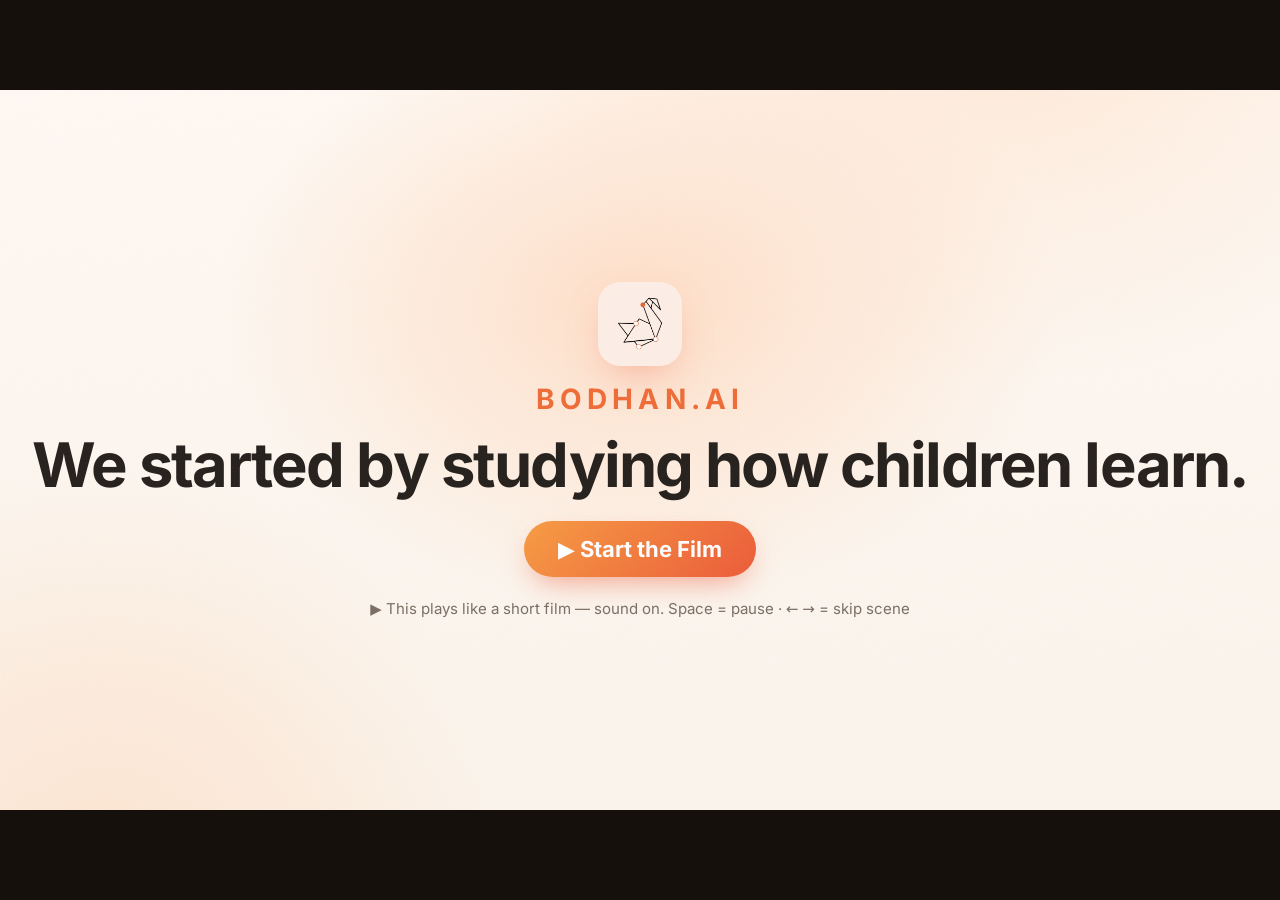
==== commit 76e42e7a: "adding new changes" ====
--- a/film_MKfeedback1/index.html
+++ b/film_MKfeedback1/index.html
@@ -51,6 +51,7 @@
     <button class="ml-toggle" id="mlToggle" hidden>🌐 <span id="mlLabel">multilingual example</span></button>
 
     <div class="rail" id="rail" aria-hidden="true"><span class="rail-fill" id="railFill"></span></div>
+    <div class="timecode" id="timecode" aria-hidden="true"></div>
     <div class="chapter" id="chapter" aria-hidden="true"></div>
   </main>
  </div><!-- /#screen -->
--- a/film_MKfeedback1/styles.css
+++ b/film_MKfeedback1/styles.css
@@ -25,7 +25,7 @@
   --peach:#FDEEE6; --peach2:#FBE3D6;
   --ok:#2FA36B; --bad:#E4574C;
   --font:"Inter","TBSans",-apple-system,"Segoe UI",system-ui,sans-serif;
-  --disp:"TBDisplay","Inter","TBSans",-apple-system,system-ui,sans-serif;
+  --disp:"Inter","TBSans",-apple-system,"Segoe UI",system-ui,sans-serif;   /* ONE typeface — Inter everywhere */
   /* per-script faces (Noto Sans), mirrored from the team tokens */
   --deva:"Noto Sans Devanagari","Inter","TBSans",sans-serif;
   --tamil:"Noto Sans Tamil","Inter","TBSans",sans-serif;
@@ -36,12 +36,13 @@
   --gujarati:"Noto Sans Gujarati","Inter","TBSans",sans-serif;
   --oriya:"Noto Sans Oriya","Inter","TBSans",sans-serif;
 
-  /* ---- type scale — mirrors the team design tokens (4.5 / 2.5 / 1.5 / 1 rem),
-     kept fluid with clamp() so the fixed 16:9 stage still scales ---- */
-  --fs-display:clamp(40px,7cqw,72px);   --lh-display:1.05; --ls-display:-.035em;
-  --fs-headline:clamp(24px,3.4cqw,40px);--lh-headline:1.14;--ls-headline:-.022em;
-  --fs-body:clamp(20.4px,2.3cqw,28.8px);    --lh-body:1.5;     --ls-body:0em;
-  --fs-label:clamp(15.6px,1.3cqw,19.2px);  --lh-label:1.3;    --ls-label:.02em;
+  /* ---- LOCKED type scale — the ONLY font sizes used across the film ----
+     Display · Title(headline) · Body · Label, plus a prominent Kicker eyebrow. */
+  --fs-display:clamp(34px,4.8cqw,62px);  --lh-display:1.07; --ls-display:-.03em;
+  --fs-headline:clamp(23px,3.2cqw,42px); --lh-headline:1.15;--ls-headline:-.02em;
+  --fs-body:clamp(16px,1.9cqw,22px);     --lh-body:1.5;     --ls-body:0em;
+  --fs-label:clamp(12px,1.3cqw,15px);    --lh-label:1.3;    --ls-label:.02em;
+  --fs-kicker:clamp(19px,2.3cqw,28px);   --ls-kicker:.18em;
   /* weights */
   --w-light:300; --w-normal:400; --w-medium:500; --w-semibold:600; --w-bold:700; --w-extrabold:800;
 }
@@ -92,9 +93,9 @@
 @keyframes breathe{50%{opacity:.6;transform:scale(1.06)}}
 .gate-inner{display:flex;flex-direction:column;align-items:center;gap:16px;padding:24px}
 .gate-eyebrow{font-size:var(--fs-label);letter-spacing:.28em;text-transform:uppercase;color:var(--accent);font-weight:var(--w-bold)}
-.gate-title{font-family:var(--disp);font-size:clamp(28px,3.9cqw,50px);line-height:var(--lh-display);font-weight:var(--w-bold);letter-spacing:var(--ls-display);color:var(--ink);white-space:nowrap}
-.gate-foot{color:var(--ink2);font-size:16.8px;margin-top:6px}
-.start-btn{margin-top:8px;font-family:var(--font);font-weight:700;font-size:20.4px;color:#fff;
+.gate-title{font-family:var(--disp);font-size:var(--fs-display);line-height:var(--lh-display);font-weight:var(--w-bold);letter-spacing:var(--ls-display);color:var(--ink);white-space:nowrap}
+.gate-foot{color:var(--ink2);font-size:var(--fs-label);margin-top:6px}
+.start-btn{margin-top:8px;font-family:var(--font);font-weight:700;font-size:var(--fs-body);color:#fff;
   background:var(--coral);border:0;border-radius:100px;padding:15px 34px;cursor:pointer;
   box-shadow:0 12px 30px -10px rgba(236,90,56,.6);transition:transform .15s ease, box-shadow .15s ease}
 .start-btn:hover:not(:disabled){transform:translateY(-2px);box-shadow:0 18px 40px -12px rgba(236,90,56,.7)}
@@ -115,8 +116,12 @@
 .stage:not([hidden])~*,.stage:not([hidden]) ~ .brand-fixed{}
 body:has(.stage:not([hidden])) .brand-fixed{opacity:.9}
 .brand-fixed .bird{width:34px;height:34px;border-radius:10px}
-.brand-text{font-family:var(--disp);font-weight:700;font-size:21.6px;color:var(--ink)}
+.brand-text{font-family:var(--disp);font-weight:700;font-size:var(--fs-body);color:var(--ink)}
 .brand-text b{color:var(--accent)}
+/* on the dark closing card the fixed brand mark must invert to stay visible */
+body.end-dark .brand-text{color:#fff}
+body.end-dark .brand-text b{color:#FFC486}
+body.end-dark .brand-fixed .bmark{filter:brightness(0) invert(1)}
 
 /* =====================================================================
    Stage + layers
@@ -152,28 +157,33 @@
 .caption-layer{position:absolute;z-index:6;top:5cqh;left:0;right:0;text-align:center;padding:0 6cqw;pointer-events:none}
 .caption-layer.enter{animation:capIn .6s cubic-bezier(.2,.7,.2,1)}
 @keyframes capIn{from{opacity:0;transform:translateY(-10px)}}
-.cap-kicker{font-size:clamp(22px,2.6cqw,34px);letter-spacing:.2em;text-transform:uppercase;color:var(--accent);font-weight:var(--w-bold);margin-bottom:14px}
-.cap-title{font-family:var(--disp);font-weight:var(--w-bold);font-size:var(--fs-headline);line-height:var(--lh-headline);letter-spacing:var(--ls-headline);color:var(--ink);max-width:22ch;margin:0 auto}
+.cap-kicker{font-size:var(--fs-headline);letter-spacing:.2em;text-transform:uppercase;color:var(--accent);font-weight:var(--w-bold);margin-bottom:14px}
+.cap-title{font-family:var(--disp);font-weight:var(--w-bold);font-size:var(--fs-headline);line-height:var(--lh-headline);letter-spacing:var(--ls-headline);color:var(--ink);max-width:22ch;margin:0 auto;text-wrap:balance}
 .cap-sub{margin-top:10px;color:var(--ink2);font-size:var(--fs-body);line-height:var(--lh-body);letter-spacing:var(--ls-body);max-width:56ch;margin-inline:auto}
 .cap-chips{display:flex;gap:8px;justify-content:center;flex-wrap:wrap;margin-top:12px}
 .chip{display:inline-flex;align-items:center;gap:6px;background:var(--card);border:1px solid var(--line);
-  border-radius:100px;padding:6px 12px;font-size:15.6px;font-weight:500;color:var(--ink2);box-shadow:0 4px 12px -8px rgba(0,0,0,.2)}
+  border-radius:100px;padding:6px 12px;font-size:var(--fs-label);font-weight:500;color:var(--ink2);box-shadow:0 4px 12px -8px rgba(0,0,0,.2)}
 .chip.hot{background:var(--peach);border-color:var(--peach2);color:var(--accent);font-weight:700}
-.chip .ico{font-size:16.8px}
+.chip .ico{font-size:var(--fs-label)}
 .text-pop{animation:pop .5s cubic-bezier(.2,.8,.2,1)}
 @keyframes pop{from{opacity:0;transform:translateY(8px) scale(.98)}}
 
 .rail{position:absolute;left:0;right:0;bottom:0;height:4px;background:rgba(120,70,30,.12);z-index:8}
 .rail-fill{display:block;height:100%;width:0;background:var(--coral);transition:width .12s linear}
-.chapter{position:absolute;bottom:16px;right:22px;z-index:8;font-size:14.4px;letter-spacing:.06em;color:var(--ink2);
+.chapter{position:absolute;bottom:16px;right:22px;z-index:8;font-size:var(--fs-label);letter-spacing:.06em;color:var(--ink2);
   background:rgba(255,255,255,.7);border:1px solid var(--line);border-radius:100px;padding:5px 12px;backdrop-filter:blur(6px)}
-.ml-toggle{position:absolute;bottom:16px;left:22px;z-index:9;cursor:pointer;font-family:var(--font);font-weight:600;font-size:15.6px;
+/* video-style elapsed / total time readout (bottom-left, above the progress rail) */
+.timecode{position:absolute;bottom:16px;left:22px;z-index:8;font-size:var(--fs-label);letter-spacing:.04em;
+  font-variant-numeric:tabular-nums;color:var(--ink2);background:rgba(255,255,255,.7);border:1px solid var(--line);
+  border-radius:100px;padding:5px 12px;backdrop-filter:blur(6px)}
+body.end-dark .timecode{background:rgba(255,255,255,.12);border-color:rgba(255,255,255,.18);color:#f0dccb}
+.ml-toggle{position:absolute;bottom:16px;left:22px;z-index:9;cursor:pointer;font-family:var(--font);font-weight:600;font-size:var(--fs-label);
   color:var(--ink2);background:rgba(255,255,255,.8);border:1px solid var(--line);border-radius:100px;padding:8px 14px;
   backdrop-filter:blur(6px);transition:all .15s ease}
 .ml-toggle:hover{color:var(--accent);border-color:var(--accent2)}
 .ml-toggle.on{background:var(--peach);border-color:var(--accent);color:var(--accent)}
 body.paused .stage::after{content:"⏸ paused — click or Space to resume";position:absolute;z-index:20;left:50%;bottom:52px;transform:translateX(-50%);
-  background:rgba(36,31,27,.82);color:#fff;padding:8px 16px;border-radius:100px;font-size:15.6px;letter-spacing:.04em}
+  background:rgba(36,31,27,.82);color:#fff;padding:8px 16px;border-radius:100px;font-size:var(--fs-label);letter-spacing:.04em}
 
 /* =====================================================================
    Center card (middle region) + shared card head
@@ -182,7 +192,7 @@
   top:23cqh;bottom:11cqh;width:min(1120px,92cqw);
   display:flex;flex-direction:column;align-items:center;justify-content:center;gap:18px}
 .card-head{text-align:center}
-.card-title{font-family:var(--disp);font-weight:var(--w-bold);font-size:var(--fs-headline);line-height:var(--lh-headline);letter-spacing:var(--ls-headline);color:var(--ink);margin:6px 0}
+.card-title{font-family:var(--disp);font-weight:var(--w-bold);font-size:var(--fs-body);line-height:var(--lh-headline);letter-spacing:var(--ls-headline);color:var(--ink);margin:6px 0}
 [data-seq]{opacity:0;transform:translateY(12px);transition:opacity .5s ease, transform .5s cubic-bezier(.2,.8,.2,1)}
 [data-seq].on{opacity:1;transform:none}
 
@@ -191,18 +201,18 @@
    ===================================================================== */
 .open-card{justify-content:center;gap:6px}
 .o-swap{font-family:var(--disp);font-weight:700;color:var(--ink);min-height:1.2em;
-  font-size:clamp(36px,7.2cqw,81.6px);line-height:1.05;letter-spacing:-.02em}
-.o-tease{font-size:clamp(28.8px,3.9cqw,43.2px);color:var(--ink2);font-weight:var(--w-medium);letter-spacing:.02em;
-  animation:teaseGrow 1s cubic-bezier(.2,.8,.2,1) forwards}
+  font-size:var(--fs-display);line-height:1.05;letter-spacing:-.02em}
+/* "Meet" matches the opening lines (inherits .o-swap size/weight/colour), with a gentle grow-in */
+.o-tease{animation:teaseGrow 1s cubic-bezier(.2,.8,.2,1) forwards}
 @keyframes teaseGrow{from{transform:scale(.6);opacity:0}}
-.o-logo{color:var(--accent);display:inline-flex;align-items:center;gap:14px;font-size:clamp(48px,9.6cqw,110.4px)}
+.o-logo{color:var(--accent);display:inline-flex;align-items:center;gap:14px;font-size:var(--fs-display)}
 .o-logo .mark-inline{width:.9em;height:.9em;background:var(--peach);border-radius:.2em;display:inline-grid;place-items:center}
 .o-logo .mark-inline svg{width:74%}
 .o-swap.gone{opacity:0;transform:translateY(-16px) scale(.96);transition:all .55s ease}
 .o-specs{display:flex;flex-direction:column;gap:6px;opacity:0;margin-top:14px;transition:opacity .4s ease}
 .o-specs.show{opacity:1}
 .o-specs.gone{opacity:0;transition:opacity .5s ease}
-.o-spec{font-size:clamp(18px,2cqw,24px);color:var(--ink2);font-weight:500;min-height:1.3em}
+.o-spec{font-size:var(--fs-body);color:var(--ink2);font-weight:500;min-height:1.3em}
 .o-final{font-family:var(--disp);font-weight:var(--w-bold);font-size:var(--fs-display);line-height:var(--lh-display);letter-spacing:var(--ls-display);color:var(--accent);opacity:0;transition:opacity .5s ease}
 .o-final.show{opacity:1}
 
@@ -217,8 +227,8 @@
 .ct-mark{width:30px;height:30px;border-radius:9px;background:var(--peach);display:inline-grid;place-items:center}
 .ct-mark svg{width:70%}.ct-mark .bird-path{stroke:var(--accent)}
 .ct-name{font-weight:700;color:var(--ink)}
-.ct-subj{margin-left:auto;font-size:14.4px;color:var(--ink2);background:var(--bg);border:1px solid var(--line);border-radius:100px;padding:4px 10px}
-.ct-ml{margin-left:8px;font-size:14.4px;color:var(--accent);background:var(--peach);border-radius:100px;padding:4px 10px;font-weight:600}
+.ct-subj{margin-left:auto;font-size:var(--fs-label);color:var(--ink2);background:var(--bg);border:1px solid var(--line);border-radius:100px;padding:4px 10px}
+.ct-ml{margin-left:8px;font-size:var(--fs-label);color:var(--accent);background:var(--peach);border-radius:100px;padding:4px 10px;font-weight:600}
 .chat-scroll{flex:1;overflow:hidden;padding:18px;display:flex;flex-direction:column;gap:14px;scroll-behavior:smooth}
 .msg{display:flex;gap:10px;max-width:86%;opacity:0;transform:translateY(10px);transition:opacity .4s ease, transform .4s cubic-bezier(.2,.8,.2,1)}
 .msg.in{opacity:1;transform:none}
@@ -226,14 +236,14 @@
 .msg .av{flex:none;width:32px;height:32px;border-radius:9px;background:var(--peach);display:grid;place-items:center;margin-top:2px}
 .msg .av svg{width:70%}.msg .av .bird-path{stroke:var(--accent)}
 .bwrap{display:flex;flex-direction:column;gap:3px}
-.bhead{font-size:13.2px;font-weight:700;color:var(--accent);letter-spacing:.02em}
-.bub{padding:11px 15px;border-radius:16px;font-size:clamp(16.8px,1.8cqw,20.4px);line-height:1.45;position:relative}
+.bhead{font-size:var(--fs-label);font-weight:700;color:var(--accent);letter-spacing:.02em}
+.bub{padding:12px 16px;border-radius:16px;font-size:var(--fs-body);line-height:1.45;position:relative}
 .msg.bot .bub{background:var(--bg2);border:1px solid var(--line);border-top-left-radius:5px;color:var(--ink)}
 .msg.bot .bub.q{background:var(--peach);border-color:var(--peach2)}
 .msg.student .bub{background:var(--coral);color:#fff;border-top-right-radius:5px;font-weight:500}
-.qtag{display:block;font-size:13.2px;font-weight:700;color:var(--accent);text-transform:uppercase;letter-spacing:.08em;margin-bottom:4px}
+.qtag{display:block;font-size:var(--fs-label);font-weight:700;color:var(--accent);text-transform:uppercase;letter-spacing:.08em;margin-bottom:4px}
 .msg.student .bub.win{background:linear-gradient(135deg,#39b978,#279e63)}
-.wintag{display:inline-block;margin-left:8px;font-size:13.2px;font-weight:700;opacity:.9}
+.wintag{display:inline-block;margin-left:8px;font-size:var(--fs-label);font-weight:700;opacity:.9}
 .bub.dots{display:flex;gap:5px;padding:14px 16px}
 .bub.dots i{width:7px;height:7px;border-radius:50%;background:var(--accent2);animation:dot 1.1s ease-in-out infinite}
 .bub.dots i:nth-child(2){animation-delay:.15s}.bub.dots i:nth-child(3){animation-delay:.3s}
@@ -255,18 +265,18 @@
 .shot-bar{display:flex;align-items:center;gap:7px;padding:9px 13px;background:var(--bg2);border-bottom:1px solid var(--line)}
 .shot-bar i{width:10px;height:10px;border-radius:50%;background:#e6cdbb}
 .shot-bar i:nth-child(1){background:#ff5f57}.shot-bar i:nth-child(2){background:#febc2e}.shot-bar i:nth-child(3){background:#28c840}
-.shot-url{margin-left:10px;font-size:14.4px;color:var(--ink2);background:var(--bg);border:1px solid var(--line);border-radius:100px;padding:3px 12px}
+.shot-url{margin-left:10px;font-size:var(--fs-label);color:var(--ink2);background:var(--bg);border:1px solid var(--line);border-radius:100px;padding:3px 12px}
 .shot-view{position:relative;overflow:hidden;background:#fff}
 .shot-view img{display:block;width:100%;height:auto;object-fit:cover}
 .shot-view img.push{animation:kenburns 12s ease-out forwards;transform-origin:33% 50%}
 @keyframes kenburns{from{transform:scale(1)}to{transform:scale(1.28)}}
-.shot-cap{padding:9px 14px;font-size:15px;color:var(--ink2);background:var(--bg2);border-top:1px solid var(--line);text-align:center}
+.shot-cap{padding:9px 14px;font-size:var(--fs-label);color:var(--ink2);background:var(--bg2);border-top:1px solid var(--line);text-align:center}
 .shot-pin{position:absolute;z-index:3;opacity:0;transform:scale(.6);transition:opacity .5s ease,transform .5s cubic-bezier(.2,.8,.2,1)}
 .shot-pin.on{opacity:1;transform:none}
 .shot-pin span{display:block;width:22px;height:22px;border-radius:50%;border:3px solid var(--accent);box-shadow:0 0 0 6px rgba(239,107,53,.25);animation:ping 1.6s ease-out infinite}
 @keyframes ping{0%{box-shadow:0 0 0 4px rgba(239,107,53,.35)}100%{box-shadow:0 0 0 16px rgba(239,107,53,0)}}
-.shot-pin em{position:absolute;left:28px;top:-2px;white-space:nowrap;font-style:normal;font-size:14.4px;font-weight:700;color:#fff;background:var(--accent);padding:4px 10px;border-radius:100px}
-.shot-note{max-width:60ch;text-align:center;color:var(--ink);font-size:clamp(16.8px,1.8cqw,21.6px);background:var(--card);border:1px solid var(--line);border-left:4px solid var(--accent);border-radius:10px;padding:12px 18px}
+.shot-pin em{position:absolute;left:28px;top:-2px;white-space:nowrap;font-style:normal;font-size:var(--fs-label);font-weight:700;color:#fff;background:var(--accent);padding:4px 10px;border-radius:100px}
+.shot-note{max-width:60ch;text-align:center;color:var(--ink);font-size:var(--fs-body);background:var(--card);border:1px solid var(--line);border-left:4px solid var(--accent);border-radius:10px;padding:12px 18px}
 
 /* =====================================================================
    IKS split screen
@@ -275,15 +285,15 @@
 .split-pane{flex:1;max-width:420px;background:var(--card);border:1px solid var(--line);border-radius:16px;padding:20px 22px;
   box-shadow:0 20px 50px -30px rgba(120,60,20,.4)}
 .sp-old{background:linear-gradient(180deg,#fbf1e2,#f6e7d2);border-color:#ecd9bf}
-.sp-tag{font-size:14.4px;letter-spacing:.14em;text-transform:uppercase;color:var(--accent);font-weight:700;margin-bottom:12px}
-.verse{font-family:var(--deva);font-size:clamp(18px,2cqw,24px);line-height:1.7;color:var(--ink);white-space:pre-wrap;margin-bottom:12px}
-.sp-gloss{font-size:15.6px;color:var(--ink2);font-style:italic;line-height:1.5}
-.split-arrow{align-self:center;font-size:40.8px;color:var(--accent);font-weight:700}
-.sp-title{font-family:var(--disp);font-weight:700;font-size:26.4px;color:var(--ink);margin:2px 0 10px}
-.sp-body{font-size:17.4px;color:var(--ink2);line-height:1.55}
-.sp-eqn{margin-top:16px;font-family:var(--disp);font-size:36px;font-weight:700;color:var(--accent);text-align:center;
+.sp-tag{font-size:var(--fs-label);letter-spacing:.14em;text-transform:uppercase;color:var(--accent);font-weight:700;margin-bottom:12px}
+.verse{font-family:var(--deva);font-size:var(--fs-body);line-height:1.7;color:var(--ink);white-space:pre-wrap;margin-bottom:12px}
+.sp-gloss{font-size:var(--fs-label);color:var(--ink2);font-style:italic;line-height:1.5}
+.split-arrow{align-self:center;font-size:var(--fs-headline);color:var(--accent);font-weight:700}
+.sp-title{font-family:var(--disp);font-weight:700;font-size:var(--fs-body);color:var(--ink);margin:2px 0 10px}
+.sp-body{font-size:var(--fs-body);color:var(--ink2);line-height:1.55}
+.sp-eqn{margin-top:16px;font-family:var(--disp);font-size:var(--fs-headline);font-weight:700;color:var(--accent);text-align:center;
   background:var(--peach);border-radius:12px;padding:14px}
-.bridge{text-align:center;max-width:60ch;color:var(--ink);font-size:clamp(16.8px,1.8cqw,21.6px);font-weight:500}
+.bridge{text-align:center;max-width:60ch;color:var(--ink);font-size:var(--fs-body);font-weight:500}
 
 /* =====================================================================
    Active-learning sim
@@ -291,8 +301,8 @@
 .active-card{position:relative}
 .sim{width:min(760px,90cqw);background:var(--card);border:1px solid var(--line);border-radius:18px;padding:22px 26px;
   box-shadow:0 26px 60px -30px rgba(120,60,20,.45)}
-.sim-head{font-family:var(--disp);font-weight:700;font-size:26.4px;color:var(--ink)}
-.sim-intro{color:var(--ink2);font-size:16.8px;line-height:1.5;margin:6px 0 14px;max-width:62ch}
+.sim-head{font-family:var(--disp);font-weight:700;font-size:var(--fs-body);color:var(--ink)}
+.sim-intro{color:var(--ink2);font-size:var(--fs-body);line-height:1.45;margin:5px 0 12px;max-width:62ch}
 .sim-stage{display:flex;gap:18px;align-items:center;flex-wrap:wrap}
 .ramp-svg{flex:1;min-width:320px;height:auto;background:linear-gradient(180deg,#fff,#fdf6ee);border-radius:12px;border:1px solid var(--line)}
 .ramp-svg .ground{stroke:#d9c5b3;stroke-width:2}
@@ -304,19 +314,19 @@
 .ramp-svg .drag-handle text{fill:var(--accent);font:700 15.6px var(--font);text-anchor:middle}
 .sim-stats{display:flex;flex-direction:column;gap:10px;min-width:150px}
 .sim-stats .st{background:var(--bg2);border:1px solid var(--line);border-radius:12px;padding:10px 14px;text-align:center}
-.sim-stats .sv{font-family:var(--disp);font-weight:700;font-size:26.4px;color:var(--accent)}
-.sim-stats .sl{font-size:14.4px;color:var(--ink2)}
-.sim-tip{margin-top:14px;background:var(--peach);border-left:4px solid var(--accent);border-radius:10px;padding:11px 16px;font-size:16.8px;color:var(--ink);line-height:1.5}
+.sim-stats .sv{font-family:var(--disp);font-weight:700;font-size:var(--fs-body);color:var(--accent)}
+.sim-stats .sl{font-size:var(--fs-label);color:var(--ink2)}
+.sim-tip{margin-top:14px;background:var(--peach);border-left:4px solid var(--accent);border-radius:10px;padding:11px 16px;font-size:var(--fs-body);color:var(--ink);line-height:1.5}
 
 /* =====================================================================
    MCQ
    ===================================================================== */
 .mcq{width:min(640px,90cqw);background:var(--card);border:1px solid var(--line);border-radius:18px;padding:24px;box-shadow:0 26px 60px -30px rgba(120,60,20,.45)}
-.mcq-q{font-family:var(--disp);font-weight:700;font-size:clamp(21.6px,2.4cqw,28.8px);color:var(--ink);margin-bottom:16px}
+.mcq-q{font-family:var(--disp);font-weight:700;font-size:var(--fs-headline);color:var(--ink);margin-bottom:16px}
 .mcq-opts{display:grid;gap:10px}
-.mcq-opt{display:flex;align-items:center;gap:12px;padding:13px 16px;border:1.5px solid var(--line);border-radius:12px;font-size:19.2px;color:var(--ink);transition:all .3s ease;position:relative}
-.mcq-opt .ok{width:26px;height:26px;border-radius:8px;background:var(--bg2);display:grid;place-items:center;font-weight:700;font-size:15.6px;color:var(--ink2)}
-.mcq-opt .mark{margin-left:auto;font-weight:700;font-size:21.6px}
+.mcq-opt{display:flex;align-items:center;gap:12px;padding:13px 16px;border:1.5px solid var(--line);border-radius:12px;font-size:var(--fs-body);color:var(--ink);transition:all .3s ease;position:relative}
+.mcq-opt .ok{width:26px;height:26px;border-radius:8px;background:var(--bg2);display:grid;place-items:center;font-weight:700;font-size:var(--fs-label);color:var(--ink2)}
+.mcq-opt .mark{margin-left:auto;font-weight:700;font-size:var(--fs-body)}
 .mcq-opt.picked{border-color:var(--bad);background:#fdecea}
 .mcq-opt.picked .ok{background:var(--bad);color:#fff}
 .mcq-opt.picked .mark{color:var(--bad)}
@@ -328,7 +338,7 @@
 .follow{width:min(640px,90cqw);margin-top:16px;background:var(--peach);border-left:4px solid var(--accent);border-radius:12px;padding:16px 20px;
   opacity:0;transform:translateY(12px);transition:opacity .5s ease,transform .5s cubic-bezier(.2,.8,.2,1)}
 .follow.on{opacity:1;transform:none}
-.follow-body{font-size:18px;color:var(--ink);line-height:1.5;margin-top:4px}
+.follow-body{font-size:var(--fs-body);color:var(--ink);line-height:1.5;margin-top:4px}
 
 /* =====================================================================
    Hints
@@ -338,15 +348,15 @@
 .hint-card2{background:var(--peach);border-left:4px solid var(--accent);border-radius:12px;padding:14px 18px;box-shadow:0 12px 30px -20px rgba(120,60,20,.5)}
 .hint-card2:nth-child(2){background:#fce6d4}
 .hint-card2:nth-child(3){background:#fbdcc2}
-.hc-tag{font-size:13.8px;letter-spacing:.1em;font-weight:700;color:var(--accent);margin-bottom:6px}
-.hc-body{font-size:18px;color:var(--ink);line-height:1.5}
+.hc-tag{font-size:var(--fs-label);letter-spacing:.1em;font-weight:700;color:var(--accent);margin-bottom:6px}
+.hc-body{font-size:var(--fs-body);color:var(--ink);line-height:1.5}
 
 /* =====================================================================
    Turn to teachers
    ===================================================================== */
 .turn-card .card-title{color:#fff}
 .turn-card .cap-kicker{color:#FFC486}
-.turn-punch{font-family:var(--disp);font-weight:700;font-size:clamp(18px,2.4cqw,30px);color:#fff;text-align:center;max-width:24ch;line-height:1.25}
+.turn-punch{font-family:var(--disp);font-weight:700;font-size:var(--fs-headline);color:#fff;text-align:center;max-width:24ch;line-height:1.25}
 body[data-scene="turn"] .scrim{background:radial-gradient(120% 90% at 60% 30%, transparent 40%, rgba(20,12,8,.5) 100%)}
 
 /* =====================================================================
@@ -355,8 +365,8 @@
 .lessons-card{flex-direction:row;align-items:stretch;gap:24px;justify-content:center}
 .prompt-bar{display:flex;align-items:center;gap:10px;background:var(--card);border:1px solid var(--line);border-radius:100px;padding:12px 20px;
   box-shadow:0 12px 30px -20px rgba(0,0,0,.3);margin-bottom:14px}
-.pb-label{font-size:13.2px;font-weight:700;color:#fff;background:var(--coral);border-radius:100px;padding:4px 10px}
-.pb-text{font-size:15.2px;color:var(--ink);flex:1}
+.pb-label{font-size:var(--fs-label);font-weight:700;color:#fff;background:var(--coral);border-radius:100px;padding:4px 10px}
+.pb-text{font-size:var(--fs-body);color:var(--ink);flex:1}
 .pb-caret{color:var(--accent);animation:blink 1s steps(1) infinite}
 @keyframes blink{50%{opacity:0}}
 .lessons-card .with-proof,.lessons-card{}
@@ -367,8 +377,8 @@
 .plan-row{display:flex;gap:14px;align-items:center;background:var(--card);border:1px solid var(--line);border-radius:12px;padding:11px 16px;
   opacity:0;transform:translateX(-16px);transition:opacity .45s ease,transform .45s cubic-bezier(.2,.8,.2,1)}
 .plan-row.on{opacity:1;transform:none}
-.plan-row .pe{flex:none;width:88px;font-weight:700;color:var(--accent);font-size:16.8px}
-.plan-row .pt{font-size:16.8px;color:var(--ink);line-height:1.4}
+.plan-row .pe{flex:none;width:88px;font-weight:700;color:var(--accent);font-size:var(--fs-label)}
+.plan-row .pt{font-size:var(--fs-label);color:var(--ink);line-height:1.4}
 .lessons-card .proof-inset{opacity:0;transform:translateY(16px);transition:opacity .5s ease,transform .5s ease}
 .lessons-card .proof-inset.on{opacity:1;transform:none}
 
@@ -379,11 +389,11 @@
 .ws-fan{display:flex;gap:16px;justify-content:center;perspective:1000px}
 .ws-card{width:min(220px,21cqw);min-height:230px;background:var(--card);border:1px solid var(--line);border-radius:16px;padding:18px;
   box-shadow:0 24px 50px -28px rgba(120,60,20,.5);transform:rotate(calc(var(--i)*3deg)) translateY(calc(abs(var(--i))*6px))}
-.ws-card .ws-level{font-size:14.4px;font-weight:700;letter-spacing:.08em;text-transform:uppercase;color:#fff;border-radius:100px;padding:5px 12px;display:inline-block}
+.ws-card .ws-level{font-size:var(--fs-label);font-weight:700;letter-spacing:.08em;text-transform:uppercase;color:#fff;border-radius:100px;padding:5px 12px;display:inline-block}
 .ws-card.t-a .ws-level{background:#5aa9e6}.ws-card.t-b .ws-level{background:#2fa36b}
 .ws-card.t-c .ws-level{background:#EF6B35}.ws-card.t-d .ws-level{background:#8b5cf6}
-.ws-desc{margin:16px 0;font-family:var(--disp);font-weight:700;font-size:20.4px;color:var(--ink);line-height:1.3;min-height:3em}
-.ws-note{font-size:15px;color:var(--ink2);line-height:1.45;border-top:1px dashed var(--line);padding-top:10px}
+.ws-desc{margin:16px 0;font-family:var(--disp);font-weight:700;font-size:var(--fs-body);color:var(--ink);line-height:1.3;min-height:3em}
+.ws-note{font-size:var(--fs-label);color:var(--ink2);line-height:1.45;border-top:1px dashed var(--line);padding-top:10px}
 
 /* =====================================================================
    Local context swap
@@ -392,9 +402,9 @@
 .swaps{display:flex;flex-direction:column;gap:14px;width:min(560px,52cqw)}
 .swap-row{display:flex;align-items:center;gap:14px;background:var(--card);border:1px solid var(--line);border-radius:14px;padding:14px 18px;
   box-shadow:0 16px 40px -28px rgba(0,0,0,.4)}
-.sw-before{flex:1;color:var(--ink2);text-decoration:line-through;text-decoration-color:var(--bad);font-size:17.4px;transition:opacity .4s}
+.sw-before{flex:1;color:var(--ink2);text-decoration:line-through;text-decoration-color:var(--bad);font-size:var(--fs-body);transition:opacity .4s}
 .sw-arrow{color:var(--accent);font-weight:700}
-.sw-after{flex:1;color:var(--ink);font-weight:600;font-size:17.4px;opacity:.25;transition:opacity .5s ease}
+.sw-after{flex:1;color:var(--ink);font-weight:600;font-size:var(--fs-body);opacity:.25;transition:opacity .5s ease}
 .swap-row.swapped .sw-after{opacity:1}
 .swap-row.swapped .sw-before{opacity:.45}
 
@@ -404,12 +414,12 @@
 .miss-card{flex-direction:row;gap:26px;align-items:center}
 .miss{width:min(520px,50cqw)}
 .miss-grid{display:grid;grid-template-columns:1fr 1fr;gap:10px}
-.miss-row{display:flex;align-items:center;gap:8px;background:var(--card);border:1px solid var(--line);border-radius:10px;padding:10px 14px;font-size:18px}
+.miss-row{display:flex;align-items:center;gap:8px;background:var(--card);border:1px solid var(--line);border-radius:10px;padding:10px 14px;font-size:var(--fs-body)}
 .miss-row .mq{color:var(--ink);font-weight:600}
 .miss-row .ma{color:var(--bad);font-weight:700;margin-left:auto}
 .miss-row .mx{color:var(--bad)}
 .miss-row.on{border-color:#f3c4bf;background:#fdeeec}
-.miss-pattern{margin-top:16px;background:var(--peach);border-left:4px solid var(--accent);border-radius:12px;padding:16px 20px;font-size:18px;color:var(--ink);line-height:1.5;
+.miss-pattern{margin-top:16px;background:var(--peach);border-left:4px solid var(--accent);border-radius:12px;padding:16px 20px;font-size:var(--fs-body);color:var(--ink);line-height:1.5;
   opacity:0;transform:translateY(12px);transition:opacity .5s ease,transform .5s cubic-bezier(.2,.8,.2,1)}
 .miss-pattern.on{opacity:1;transform:none}
 
@@ -425,11 +435,11 @@
   animation:capIn .7s ease}
 .end-eyebrow{margin-top:6px;font-size:var(--fs-label);letter-spacing:.28em;text-transform:uppercase;color:var(--accent);font-weight:var(--w-bold)}
 .end-title{font-family:var(--disp);font-weight:var(--w-bold);font-size:var(--fs-display);line-height:var(--lh-display);color:var(--ink);letter-spacing:var(--ls-display)}
-.end-sub{color:var(--ink2);font-size:clamp(18px,2.1cqw,24px)}
+.end-sub{color:var(--ink2);font-size:var(--fs-body)}
 .logo-grid{display:flex;gap:14px;margin:18px 0 6px;flex-wrap:wrap;justify-content:center}
 .logo-chip{background:var(--card);border:1px dashed var(--line);border-radius:14px;padding:14px 22px;min-width:150px}
 .logo-chip.ph .ln{font-weight:700;color:var(--ink)}
-.logo-chip .tag{font-size:13.2px;color:var(--ink2);margin-top:3px;letter-spacing:.08em}
+.logo-chip .tag{font-size:var(--fs-label);color:var(--ink2);margin-top:3px;letter-spacing:.08em}
 .replay-btn{margin-top:8px}
 
 /* =====================================================================
@@ -455,7 +465,7 @@
 .o-final{max-width:22ch;margin-inline:auto;line-height:1.22;text-align:center}
 
 /* shared timed caption-callout */
-.beat-cap{max-width:66ch;text-align:center;color:var(--ink);font-size:clamp(16.2px,1.8cqw,20.4px);line-height:1.5;
+.beat-cap{max-width:66ch;text-align:center;color:var(--ink);font-size:var(--fs-body);line-height:1.5;
   background:var(--peach);border:1px solid var(--peach2);border-radius:12px;padding:11px 18px;
   opacity:0;transform:translateY(10px);transition:opacity .5s ease,transform .5s cubic-bezier(.2,.8,.2,1)}
 .beat-cap.on{opacity:1;transform:none}
@@ -465,31 +475,36 @@
 .found{display:flex;flex-direction:column;align-items:center;gap:20px;width:100%}
 .found-tags{display:flex;gap:12px;flex-wrap:wrap;justify-content:center}
 .found-tag{display:inline-flex;align-items:center;gap:8px;background:var(--card);border:1px solid var(--line);border-radius:100px;
-  padding:9px 16px;font-size:16.8px;font-weight:600;color:var(--ink);box-shadow:0 8px 24px -16px rgba(120,60,20,.5)}
-.ft-ico{font-size:19.2px}
-.found-bridge{max-width:64ch;text-align:center;color:var(--ink2);font-size:clamp(16.8px,1.8cqw,20.4px);line-height:1.5}
+  padding:9px 16px;font-size:var(--fs-label);font-weight:600;color:var(--ink);box-shadow:0 8px 24px -16px rgba(120,60,20,.5)}
+.ft-ico{font-size:var(--fs-body)}
+.found-bridge{max-width:64ch;text-align:center;color:var(--ink2);font-size:var(--fs-body);line-height:1.5}
 .pipe{display:flex;align-items:stretch;justify-content:center;width:100%}
-.pipe-stage{flex:1;max-width:300px;min-height:44cqh;display:flex;flex-direction:column;align-items:center;justify-content:center;gap:10px;
-  background:var(--card);border:1px solid var(--line);border-radius:22px;padding:30px 22px;text-align:center;
+.pipe-stage{flex:1;max-width:300px;min-height:44cqh;display:flex;flex-direction:column;align-items:center;justify-content:space-between;gap:10px;
+  background:var(--card);border:1px solid var(--line);border-radius:22px;padding:26px 15px;text-align:center;
   box-shadow:0 24px 54px -30px rgba(120,60,20,.5);opacity:0;transform:translateY(14px) scale(.96);
   transition:opacity .5s ease,transform .5s cubic-bezier(.2,.8,.2,1),border-color .4s,box-shadow .4s}
 .pipe-stage.on{opacity:1;transform:none}
 .pipe-stage.live{border-color:var(--accent);box-shadow:0 0 0 3px rgba(239,107,53,.18),0 26px 56px -26px rgba(236,90,56,.6)}
-.ps-ico{font-size:clamp(48px,6cqw,69.6px);margin-bottom:6px}
-.ps-title{font-family:var(--disp);font-weight:700;font-size:clamp(20.4px,2.3cqw,26.4px);color:var(--ink);line-height:1.22}
-.ps-sub{font-size:clamp(15.6px,1.7cqw,18px);color:var(--ink2);margin-top:4px;line-height:1.4}
+.ps-ico{font-size:var(--fs-display);margin-bottom:6px}
+.ps-title{font-family:var(--disp);font-weight:700;font-size:var(--fs-body);color:var(--ink);line-height:1.2}
+.ps-sub{font-size:var(--fs-label);color:var(--ink2);line-height:1.3;white-space:nowrap}
+/* the sub-heading arrives a beat after its stage — title reads first, then the descriptor fades in
+   (driven by a .in class from the timeline so the reveal is explicit) */
+.ps-sub{opacity:0;transform:translateY(6px);
+  transition:opacity .5s ease, transform .5s cubic-bezier(.2,.8,.2,1)}
+.ps-sub.in{opacity:1;transform:none}
 .pipe-arrow{align-self:center;flex:none;width:clamp(28px,3cqw,52px);height:3px;position:relative;margin:0 5px}
 .pipe-arrow span{position:absolute;inset:0;background:var(--line);border-radius:2px;overflow:hidden}
 .pipe-arrow span::after{content:"";position:absolute;inset:0;width:0;background:var(--coral);transition:width .5s ease}
 .pipe-arrow.on span::after{width:100%}
-.pipe-arrow::after{content:"▶";position:absolute;right:-5px;top:50%;transform:translateY(-50%);font-size:13.2px;color:var(--line);transition:color .4s}
+.pipe-arrow::after{content:"▶";position:absolute;right:-5px;top:50%;transform:translateY(-50%);font-size:var(--fs-label);color:var(--line);transition:color .4s}
 .pipe-arrow.on::after{color:var(--accent)}
 
 /* --- Section 2 · intro title beat --- */
 .section-card{justify-content:center;gap:16px;text-align:center}
-.section-eyebrow{font-size:clamp(22px,2.6cqw,34px);letter-spacing:.2em;text-transform:uppercase;color:var(--accent);font-weight:700;margin-bottom:6px}
-.section-title{font-family:var(--disp);font-weight:700;font-size:clamp(30px,4.4cqw,54px);color:var(--ink);line-height:1.14;max-width:26ch}
-.section-sub{color:var(--ink2);font-size:clamp(16.8px,1.9cqw,22.8px);max-width:52ch}
+.section-eyebrow{font-size:var(--fs-headline);letter-spacing:.1em;text-transform:uppercase;color:var(--accent);font-weight:700;margin-bottom:6px}
+.section-title{font-family:var(--disp);font-weight:700;font-size:var(--fs-display);color:var(--ink);line-height:1.14;max-width:26ch}
+.section-sub{color:var(--ink2);font-size:var(--fs-body);max-width:52ch}
 .section-dots{display:flex;gap:10px;margin-top:6px}
 .section-dots i{width:9px;height:9px;border-radius:50%;background:var(--accent2)}
 
@@ -504,11 +519,11 @@
 .ws2-wrap .beat-cap{flex-basis:auto;align-self:center;margin-top:8px}
 .scaf-steps{display:flex;flex-direction:column;align-items:flex-start;gap:6px;width:min(440px,44cqw)}
 .scaf-step{display:flex;align-items:center;gap:12px;background:var(--peach);border-left:4px solid var(--accent);border-radius:12px;
-  padding:13px 18px;font-size:clamp(16.8px,1.8cqw,20.4px);color:var(--ink);width:100%;
+  padding:13px 18px;font-size:var(--fs-body);color:var(--ink);width:100%;
   opacity:0;transform:translateX(-16px);transition:opacity .45s ease,transform .45s cubic-bezier(.2,.8,.2,1)}
 .scaf-step.on{opacity:1;transform:none}
-.scaf-step .ss-tag{flex:none;width:26px;height:26px;border-radius:50%;background:var(--coral);color:#fff;font-weight:700;font-size:15.6px;display:grid;place-items:center}
-.scaf-down{color:var(--accent2);font-size:24px;margin-left:11px;opacity:0;transition:opacity .3s ease}
+.scaf-step .ss-tag{flex:none;width:26px;height:26px;border-radius:50%;background:var(--coral);color:#fff;font-weight:700;font-size:var(--fs-label);display:grid;place-items:center}
+.scaf-down{color:var(--accent2);font-size:var(--fs-body);margin-left:11px;opacity:0;transition:opacity .3s ease}
 .scaf-down.on{opacity:1}
 
 /* --- Section 3 · checklist --- */
@@ -522,18 +537,65 @@
 .check-box svg{width:20px;height:20px;fill:none;stroke:#fff;stroke-width:3;stroke-linecap:round;stroke-linejoin:round;stroke-dasharray:40;stroke-dashoffset:40;transition:stroke-dashoffset .5s ease .1s}
 .check-row.on .check-box{background:var(--ok);border-color:var(--ok)}
 .check-row.on .check-box svg{stroke-dashoffset:0}
-.check-text{font-family:var(--disp);font-weight:700;font-size:clamp(19.2px,2.3cqw,26.4px);color:var(--ink)}
+.check-text{font-family:var(--disp);font-weight:700;font-size:var(--fs-body);color:var(--ink)}
 
 /* --- Section 4A · Classroom Pilots measures --- */
 .measure-card{justify-content:center}
 .measure-wrap{display:flex;flex-direction:column;align-items:center;gap:20px;width:100%}
-.measure-lead{font-size:clamp(15.6px,1.8cqw,20.4px);color:var(--ink2);letter-spacing:.02em}
+.measure-lead{font-size:var(--fs-body);color:var(--ink2);letter-spacing:.02em}
 .measure-grid{display:grid;grid-template-columns:repeat(4,1fr);gap:18px;width:min(900px,92cqw)}
+/* ── Slide 12 · asymmetric: left-aligned launch block + a four-point radar/dial ── */
+.pilots2-card{justify-content:center;align-items:center;gap:0}
+.pilots-split{display:flex;align-items:center;justify-content:space-between;gap:36px;width:min(1140px,95cqw)}
+.pilots-left{flex:0 0 41%;text-align:left}
+.pl-kicker,.pl-head,.pl-partner{opacity:0;transform:translateX(-16px);
+  transition:opacity .55s ease,transform .55s cubic-bezier(.2,.8,.2,1)}
+[data-l].on{opacity:1;transform:none}
+.pl-kicker{font-size:var(--fs-kicker);letter-spacing:.14em;text-transform:uppercase;color:var(--accent);font-weight:800;margin-bottom:16px}
+.pl-head{font-family:var(--disp);font-weight:700;font-size:var(--fs-headline);line-height:1.5;color:var(--ink);margin-bottom:22px}
+.pl-partner{display:flex;align-items:center;gap:13px;font-size:var(--fs-body);color:var(--ink2);line-height:1.3}
+.pl-badge{width:46px;height:46px;flex:none;object-fit:contain;filter:drop-shadow(0 4px 10px rgba(120,60,20,.28))}
+/* right column: measures radar */
+.pilots-right{flex:1;display:flex;flex-direction:column;align-items:center;gap:20px;min-width:0}
+.pilots-right .pm-lead{font-size:var(--fs-label);letter-spacing:.14em;text-transform:uppercase;color:var(--accent);font-weight:800;
+  opacity:0;transform:translateX(-16px);transition:opacity .55s ease,transform .55s cubic-bezier(.2,.8,.2,1)}
+.radar{position:relative;width:min(272px,29cqw);aspect-ratio:1}
+.radar-svg{width:100%;height:100%;overflow:visible}
+.radar-grid{opacity:0;transition:opacity .6s ease}
+.radar-grid.on{opacity:1}
+.radar-grid polygon{fill:none;stroke:var(--line);stroke-width:1.4}
+.radar-grid line{stroke:var(--line);stroke-width:1.4}
+.radar-fill{fill:rgba(239,107,53,.13);stroke:var(--accent);stroke-width:2.5;stroke-linejoin:round;
+  transform-origin:150px 150px;transform:scale(0);opacity:0;
+  transition:transform .75s cubic-bezier(.2,.8,.2,1),opacity .5s ease}
+.radar-fill.on{transform:scale(1);opacity:1}
+.radar-node{fill:var(--accent);transform-origin:center;transform:scale(0);opacity:0;
+  transition:transform .4s cubic-bezier(.2,.8,.2,1),opacity .35s ease}
+.radar-node.on{transform:scale(1);opacity:1}
+.rlabel{position:absolute;display:flex;flex-direction:column;align-items:center;gap:5px;width:140px;text-align:center;
+  opacity:0;transition:opacity .5s ease}
+.rlabel.on{opacity:1}
+.rlabel span{font-size:var(--fs-label);font-weight:700;color:var(--ink);line-height:1.2}
+.ric{width:26px;height:26px;fill:none;stroke:var(--accent);stroke-width:1.9;stroke-linecap:round;stroke-linejoin:round;overflow:visible}
+.r-top{left:50%;top:0;transform:translate(-50%,calc(-100% - 6px))}
+.r-bottom{left:50%;bottom:0;transform:translate(-50%,calc(100% + 6px))}
+.r-left{right:100%;top:50%;transform:translate(-6px,-50%)}
+.r-right{left:100%;top:50%;transform:translate(6px,-50%)}
+/* Andhra Pradesh launch + partnership band (legacy) */
+.pilot-launch{display:flex;align-items:center;gap:18px;justify-content:center;margin-bottom:22px;
+  background:var(--card);border:1px solid var(--line);border-radius:16px;padding:12px 24px;
+  box-shadow:0 18px 44px -30px rgba(120,60,20,.55);opacity:0;transform:translateY(12px);
+  transition:opacity .55s ease,transform .55s cubic-bezier(.2,.8,.2,1)}
+.pilot-launch.on{opacity:1;transform:none}
+.pl-logo{height:58px;width:auto;flex:none;object-fit:contain}
+.pl-text{text-align:left}
+.pl-head{font-family:var(--disp);font-weight:700;font-size:var(--fs-body);color:var(--ink);line-height:1.2}
+.pl-partner{font-size:var(--fs-label);color:var(--ink2);margin-top:3px}
 .measure-tile{background:var(--card);border:1px solid var(--line);border-radius:16px;padding:26px 16px;text-align:center;box-shadow:0 20px 46px -30px rgba(120,60,20,.5);
   opacity:0;transform:translateY(14px) scale(.97);transition:opacity .5s ease,transform .5s cubic-bezier(.2,.8,.2,1)}
 .measure-tile.on{opacity:1;transform:none}
-.mt-ico{font-size:36px;margin-bottom:10px}
-.mt-text{font-family:var(--disp);font-weight:700;font-size:18px;color:var(--ink);line-height:1.25}
+.mt-ico{font-size:var(--fs-headline);margin-bottom:10px}
+.mt-text{font-family:var(--disp);font-weight:700;font-size:var(--fs-body);color:var(--ink);line-height:1.25}
 
 /* --- B1 · two differentiated worksheets --- */
 .ws2-wrap{gap:16px}
@@ -543,35 +605,65 @@
 .ws2-card.on{opacity:1;transform:none}
 .ws2-card.t-a{border-top-color:#5aa9e6}.ws2-card.t-c{border-top-color:#EF6B35}
 .ws2-head{display:flex;align-items:baseline;gap:10px;margin-bottom:14px;flex-wrap:wrap}
-.ws2-who{font-family:var(--disp);font-weight:700;font-size:24px;color:var(--ink)}
-.ws2-focus{font-size:14.4px;font-weight:700;letter-spacing:.04em;color:#fff;background:var(--coral);border-radius:100px;padding:4px 11px}
+.ws2-who{font-family:var(--disp);font-weight:700;font-size:var(--fs-body);color:var(--ink)}
+.ws2-focus{font-size:var(--fs-label);font-weight:700;letter-spacing:.04em;color:#fff;background:var(--coral);border-radius:100px;padding:4px 11px}
 .ws2-card.t-a .ws2-focus{background:#5aa9e6}
 .ws2-items{list-style:none;display:flex;flex-direction:column;gap:9px;margin:0 0 14px}
-.ws2-items li{position:relative;padding-left:22px;font-size:17.4px;color:var(--ink);line-height:1.4}
+.ws2-items li{position:relative;padding-left:22px;font-size:var(--fs-body);color:var(--ink);line-height:1.4}
 .ws2-items li::before{content:"";position:absolute;left:0;top:6px;width:9px;height:9px;border:2px solid var(--accent2);border-radius:3px}
 .ws2-card.t-a .ws2-items li::before{border-color:#5aa9e6}
-.ws2-note{font-size:15px;color:var(--ink2);line-height:1.45;border-top:1px dashed var(--line);padding-top:10px}
+.ws2-note{font-size:var(--fs-body);color:var(--ink2);line-height:1.45;border-top:1px dashed var(--line);padding-top:10px}
 
 /* --- B2 · two-track lesson plan --- */
 .lessons2-card .lp2-main{display:flex;flex-direction:column;gap:14px;width:min(620px,58cqw)}
+/* ── Slide 17 · ONE plan, two lanes (shared spine forks into differentiated activities) ── */
+.lp1{display:flex;flex-direction:column;gap:12px;width:100%}
+.lp1-head{display:grid;grid-template-columns:1fr auto 1fr;align-items:center;column-gap:18px}
+.lp1-lane{justify-self:center;font-size:var(--fs-label);font-weight:700;letter-spacing:.06em;text-transform:uppercase;
+  padding:5px 15px;border-radius:100px;opacity:0;transform:translateY(8px);transition:opacity .45s ease,transform .45s cubic-bezier(.2,.8,.2,1)}
+.lp1-lane.a{color:#3d8bc9;background:#e6f0fa}
+.lp1-lane.c{color:#EF6B35;background:#fdeee6}
+.lp1-plan{justify-self:center;font-family:var(--disp);font-weight:700;font-size:var(--fs-body);color:var(--ink2);
+  opacity:0;transform:translateY(8px);transition:opacity .45s ease,transform .45s cubic-bezier(.2,.8,.2,1)}
+.lp1-lane.on,.lp1-plan.on{opacity:1;transform:none}
+.lp1-grid{position:relative;display:grid;grid-template-columns:1fr auto 1fr;align-items:center;column-gap:20px;row-gap:10px}
+.lp1-spine{position:absolute;left:50%;top:12px;bottom:12px;width:3px;border-radius:2px;
+  background:linear-gradient(180deg,#5aa9e6,#EF6B35);transform:translateX(-50%) scaleY(0);transform-origin:top;
+  transition:transform .6s cubic-bezier(.2,.8,.2,1)}
+.lp1-spine.on{transform:translateX(-50%) scaleY(1)}
+.lp1-node{position:relative;z-index:1;justify-self:center;width:clamp(30px,3cqw,36px);height:clamp(30px,3cqw,36px);border-radius:50%;
+  display:grid;place-items:center;font-family:var(--disp);font-weight:700;font-size:var(--fs-body);color:#fff;
+  background:var(--coral);box-shadow:0 0 0 6px var(--card),0 8px 18px -8px rgba(236,90,56,.6);
+  opacity:0;transform:scale(.4);transition:opacity .4s ease,transform .45s cubic-bezier(.2,.8,.2,1)}
+.lp1-node.on{opacity:1;transform:scale(1)}
+.lp1-cell{background:var(--card);border:1px solid var(--line);border-radius:14px;padding:9px 14px;
+  box-shadow:0 16px 40px -30px rgba(120,60,20,.5);display:flex;flex-direction:column;gap:2px;
+  opacity:0;transition:opacity .45s ease,transform .45s cubic-bezier(.2,.8,.2,1)}
+.lp1-cell.left{border-right:4px solid #5aa9e6;text-align:right;align-items:flex-end;transform:translateX(16px)}
+.lp1-cell.right{border-left:4px solid #EF6B35;transform:translateX(-16px)}
+.lp1-cell.on{opacity:1;transform:none}
+.lp1-phase{font-size:var(--fs-label);font-weight:700;letter-spacing:.05em;text-transform:uppercase}
+.lp1-cell.left .lp1-phase{color:#3d8bc9}
+.lp1-cell.right .lp1-phase{color:#EF6B35}
+.lp1-txt{font-size:var(--fs-body);color:var(--ink);line-height:1.38}
 .lp2-tracks{display:flex;gap:16px}
 .lp2-track{flex:1;background:var(--card);border:1px solid var(--line);border-top:5px solid var(--accent);border-radius:16px;padding:14px 16px;box-shadow:0 20px 46px -32px rgba(120,60,20,.5)}
 .lp2-track.t-a{border-top-color:#5aa9e6}.lp2-track.t-c{border-top-color:#EF6B35}
-.lp2-label{font-size:14.4px;font-weight:700;letter-spacing:.06em;text-transform:uppercase;color:var(--accent);margin-bottom:12px;opacity:0;transform:translateY(8px);transition:opacity .4s,transform .4s}
+.lp2-label{font-size:var(--fs-label);font-weight:700;letter-spacing:.06em;text-transform:uppercase;color:var(--accent);margin-bottom:12px;opacity:0;transform:translateY(8px);transition:opacity .4s,transform .4s}
 .lp2-track.t-a .lp2-label{color:#3d8bc9}
 .lp2-label.on{opacity:1;transform:none}
 .lp2-step{display:flex;gap:10px;align-items:flex-start;padding:8px 0;border-top:1px solid var(--line);opacity:0;transform:translateX(-12px);transition:opacity .45s ease,transform .45s cubic-bezier(.2,.8,.2,1)}
 .lp2-step:first-of-type{border-top:0}
 .lp2-step.on{opacity:1;transform:none}
-.lp2-step .pe{flex:none;width:64px;font-weight:700;color:var(--accent);font-size:15px}
+.lp2-step .pe{flex:none;width:64px;font-weight:700;color:var(--accent);font-size:var(--fs-label)}
 .lp2-track.t-a .lp2-step .pe{color:#3d8bc9}
-.lp2-step .pt{font-size:15.6px;color:var(--ink);line-height:1.4}
+.lp2-step .pt{font-size:var(--fs-label);color:var(--ink);line-height:1.4}
 /* live self-localisation (pizza → roti) */
 .lp2-localize{background:var(--peach);border:1px solid var(--peach2);border-radius:12px;padding:12px 16px;
   opacity:0;transform:translateY(10px);transition:opacity .5s ease,transform .5s cubic-bezier(.2,.8,.2,1)}
 .lp2-localize.on{opacity:1;transform:none}
-.lz-badge{display:inline-block;font-size:12.6px;font-weight:700;letter-spacing:.08em;text-transform:uppercase;color:#fff;background:var(--coral);border-radius:100px;padding:3px 10px;margin-bottom:8px}
-.lz-text{font-size:17.4px;color:var(--ink);line-height:1.7}
+.lz-badge{display:inline-block;font-size:var(--fs-label);font-weight:700;letter-spacing:.08em;text-transform:uppercase;color:#fff;background:var(--coral);border-radius:100px;padding:3px 10px;margin-bottom:8px}
+.lz-text{font-size:var(--fs-body);color:var(--ink);line-height:1.7}
 .lz-strike{position:relative;padding:1px 4px;border-radius:5px;color:var(--ink2);transition:color .4s,background .4s}
 .lz-strike::after{content:"";position:absolute;left:2px;right:2px;top:52%;height:2.5px;background:var(--bad);transform:scaleX(0);transform-origin:left;transition:transform .5s ease}
 .lz-strike.struck{color:var(--bad);background:#fdeeec}
@@ -587,7 +679,7 @@
 .voice{display:flex;flex-direction:column;align-items:center;gap:16px;width:min(760px,92cqw)}
 .mic-wrap{display:flex;flex-direction:column;align-items:center;gap:11px}
 .mic{position:relative;width:64px;height:64px;border-radius:50%;background:var(--bg2);border:2px solid var(--line);display:grid;place-items:center;cursor:default;transition:background .4s,border-color .4s,transform .4s}
-.mic-ico{font-size:31.2px;filter:grayscale(.4)}
+.mic-ico{font-size:var(--fs-headline);filter:grayscale(.4)}
 .mic.live{background:var(--coral);border-color:transparent;transform:scale(1.06)}
 .mic.live .mic-ico{filter:none}
 .mic.done{background:#e9f7f0;border-color:var(--ok)}
@@ -599,13 +691,13 @@
 .wave.live .wbar{height:var(--h);background:var(--accent2);animation:waveB .7s ease-in-out infinite alternate;animation-delay:var(--d)}
 @keyframes waveB{from{transform:scaleY(.25)}to{transform:scaleY(1)}}
 .wave.done .wbar{height:12%;background:var(--line);animation:none}
-.mic-hint{font-size:15.6px;color:var(--ink2);letter-spacing:.04em}
+.mic-hint{font-size:var(--fs-label);color:var(--ink2);letter-spacing:.04em}
 .vtrans{display:flex;flex-direction:column;gap:8px;width:min(560px,86cqw)}
-.vline{background:var(--card);border:1px solid var(--line);border-left:3px solid var(--accent2);border-radius:10px;padding:10px 15px;font-size:17.4px;color:var(--ink);min-height:1em;
+.vline{background:var(--card);border:1px solid var(--line);border-left:3px solid var(--accent2);border-radius:10px;padding:10px 15px;font-size:var(--fs-body);color:var(--ink);min-height:1em;
   opacity:0;transform:translateY(8px);transition:opacity .35s ease,transform .35s ease}
 .vline.on{opacity:1;transform:none}
 .vline.typing-live::after{content:"▌";color:var(--accent);animation:blink 1s steps(1) infinite}
-.vgen{display:none;align-items:center;gap:10px;font-size:16.2px;font-weight:600;color:var(--accent);background:var(--peach);border-radius:100px;padding:8px 16px}
+.vgen{display:none;align-items:center;gap:10px;font-size:var(--fs-label);font-weight:600;color:var(--accent);background:var(--peach);border-radius:100px;padding:8px 16px}
 .vgen.on{display:inline-flex}
 .vgen.fade{display:none}
 .vg-spin{width:14px;height:14px;border-radius:50%;border:2px solid var(--peach2);border-top-color:var(--accent);animation:spin .8s linear infinite}
@@ -616,32 +708,37 @@
 .note.on{opacity:1;transform:none}
 .note.t-a{border-top-color:#5aa9e6}.note.t-b{border-top-color:#2fa36b}.note.t-c{border-top-color:#8b5cf6}
 .note-head{display:flex;align-items:center;gap:8px;flex-wrap:wrap;margin-bottom:8px}
-.note-lang{font-size:12.6px;font-weight:700;color:var(--accent);background:var(--peach);border-radius:100px;padding:2px 8px}
-.note-to{font-family:var(--disp);font-weight:700;font-size:16.8px;color:var(--accent)}
+.note-lang{font-size:var(--fs-label);font-weight:700;color:var(--accent);background:var(--peach);border-radius:100px;padding:2px 8px}
+.note-to{font-family:var(--disp);font-weight:700;font-size:var(--fs-label);color:var(--accent)}
 .note.t-a .note-to{color:#3d8bc9}.note.t-b .note-to{color:#2fa36b}.note.t-c .note-to{color:#7c4ddb}
-.note-body{font-size:15.6px;color:var(--ink);line-height:1.5}
+.note-body{font-size:var(--fs-label);color:var(--ink);line-height:1.5}
 
 /* --- Closing vision --- */
 .vision-card{justify-content:center;gap:16px;text-align:center}
-.vision-kicker{font-size:clamp(28px,3.6cqw,46px);letter-spacing:.18em;text-transform:uppercase;color:var(--accent);font-weight:700;margin-bottom:10px}
+.vision-kicker{font-size:var(--fs-display);letter-spacing:.18em;text-transform:uppercase;color:var(--accent);font-weight:700;margin-bottom:10px}
 .vision-lines{display:flex;flex-direction:column;gap:12px}
-.vision-line{font-family:var(--disp);font-weight:700;font-size:clamp(26.4px,3.9cqw,48px);color:var(--ink);line-height:1.15}
-.vision-final{max-width:52ch;margin-inline:auto;color:var(--ink2);font-size:clamp(16.8px,1.9cqw,22.8px);line-height:1.5;margin-top:8px}
-.end-ribbon{max-width:56ch;margin:6px auto 0;color:var(--ink2);font-size:clamp(15.6px,1.7cqw,19.2px);line-height:1.5;
+.vision-line{font-family:var(--disp);font-weight:700;font-size:var(--fs-display);color:var(--ink);line-height:1.15}
+.vision-final{max-width:52ch;margin-inline:auto;color:var(--ink2);font-size:var(--fs-body);line-height:1.5;margin-top:8px}
+.end-ribbon{max-width:56ch;margin:6px auto 0;color:var(--ink2);font-size:var(--fs-body);line-height:1.5;
   background:var(--peach);border:1px solid var(--peach2);border-radius:12px;padding:12px 20px}
 
 /* =====================================================================
    Layout tuning — keep long headlines from overlapping the center card
    and keep the content-heavy beats inside the frame at 1280×720
    ===================================================================== */
-.cap-title{font-size:clamp(24px,3.2cqw,42px);max-width:32ch}
+.cap-title{font-size:var(--fs-headline);max-width:32ch}
+/* the four principle beats carry larger headlines */
+body[data-scene="p1"] .cap-title,body[data-scene="p2"] .cap-title,
+body[data-scene="p3"] .cap-title,body[data-scene="p4"] .cap-title{font-size:var(--fs-headline);max-width:26ch}
 .center-card{top:22cqh;bottom:9cqh}
 /* the text-heavy claim beats: slightly smaller settled headline */
 body[data-scene="foundation"] .cap-title,
 body[data-scene="admin"] .cap-title,
 body[data-scene="lessons"] .cap-title,
 body[data-scene="worksheets"] .cap-title,
-body[data-scene="pilots"] .cap-title{font-size:clamp(21px,2.6cqw,34px);max-width:40ch}
+body[data-scene="pilots"] .cap-title{font-size:var(--fs-headline);max-width:40ch}
+/* asymmetric pilots: centre the split row vertically */
+body[data-scene="pilots"] .center-card{top:12cqh;bottom:12cqh}
 body[data-scene="foundation"] .center-card,
 body[data-scene="lessons"] .center-card,
 body[data-scene="worksheets"] .center-card{top:23cqh}
@@ -654,14 +751,56 @@
 body[data-scene="p3"] .center-card{justify-content:flex-start}
 body[data-scene="worksheets"] .center-card{top:24cqh}
 /* compact the closing callout so it doesn't dominate the two worksheets */
-body[data-scene="worksheets"] .beat-cap{font-size:clamp(15px,1.5cqw,17.4px);max-width:46ch;padding:8px 14px;line-height:1.4}
+body[data-scene="worksheets"] .beat-cap{font-size:var(--fs-body);max-width:46ch;padding:9px 15px;line-height:1.4}
 body[data-scene="admin"] .center-card{top:27cqh;bottom:6cqh}
 /* teacherTurn is a dense split layout — keep its narration sub compact so it clears the mode cards */
-body[data-scene="teacherTurn"] .cap-sub{font-size:clamp(14.8px,1.6cqw,19.4px);max-width:46ch}
-body[data-scene="p4"] .center-card,
+body[data-scene="teacherTurn"] .cap-sub{font-size:var(--fs-body);max-width:46ch}
 body[data-scene="safety"] .center-card{top:22cqh}
+/* lens sim lowered so the 2-line headline clears the sim card (but not so far the legend clips) */
+body[data-scene="p4"] .center-card{top:24cqh;bottom:5cqh}
 /* teacher-turn cards pushed right, clear of the chalkboard on the left */
-body[data-scene="teacherTurn"] .center-card{top:23cqh;left:auto;right:3%;transform:none;width:min(720px,62cqw)}
+body[data-scene="teacherTurn"] .center-card{top:15cqh;left:50%;right:auto;transform:translateX(-50%);width:min(1060px,94cqw)}
+/* ── Slide 14 · the classroom blackboard (chalk-written two-sides story) ── */
+.board-card{justify-content:flex-start;align-items:center}
+.board{width:100%;filter:drop-shadow(0 46px 80px rgba(60,30,10,.45))}
+.board-surface{position:relative;background:
+    radial-gradient(120% 120% at 50% 0%, rgba(255,255,255,.05), transparent 60%),
+    linear-gradient(180deg,#2f5744,#213f33);
+  border:14px solid #8a5a30;border-top-color:#a06c3c;border-bottom-color:#6f4522;
+  border-radius:12px;padding:32px 46px 34px;overflow:hidden}
+.board-surface::after{content:"";position:absolute;inset:0;pointer-events:none;
+  background:radial-gradient(140% 120% at 20% 120%, rgba(255,255,255,.06), transparent 55%);opacity:.7}
+.board-tray{height:14px;margin:0 22px;border-radius:0 0 9px 9px;position:relative;
+  background:linear-gradient(180deg,#a06c3c,#7a4c26);box-shadow:0 10px 20px -10px rgba(0,0,0,.5)}
+.board-tray i{position:absolute;top:-4px;height:7px;border-radius:3px}
+.board-tray .chalk-a{left:16%;width:56px;background:#f4efe6}
+.board-tray .chalk-b{left:30%;width:34px;background:#ffd98a}
+/* chalk headline + hand-drawn underline */
+.chalk-head{position:relative;text-align:center;font-family:var(--disp);font-weight:700;font-size:var(--fs-headline);
+  color:rgba(255,255,255,.95);letter-spacing:.4px;text-shadow:0 0 10px rgba(255,255,255,.14);margin-bottom:26px;
+  opacity:0;transform:translateY(8px);transition:opacity .6s ease,transform .6s cubic-bezier(.2,.8,.2,1)}
+.chalk-head.on{opacity:1;transform:none}
+.chalk-head::after{content:"";position:absolute;left:50%;bottom:-11px;width:54%;height:3px;border-radius:3px;
+  background:rgba(255,255,255,.55);transform:translateX(-50%) scaleX(0);transform-origin:center;transition:transform .7s cubic-bezier(.2,.8,.2,1) .25s}
+.chalk-head.on::after{transform:translateX(-50%) scaleX(1)}
+.chalk-cols{display:grid;grid-template-columns:1fr auto 1fr;align-items:start;gap:0}
+.chalk-col{padding:0 30px}
+.chalk-tag{font-size:var(--fs-label);letter-spacing:.12em;text-transform:uppercase;color:rgba(255,255,255,.66);margin-bottom:16px;
+  opacity:0;transform:translateY(6px);transition:opacity .5s ease,transform .5s ease}
+.chalk-tag b{margin-left:6px}
+.c-done .chalk-tag b{color:#9fe6ac}
+.c-next .chalk-tag b{color:#ffd98a}
+.chalk-col ul{list-style:none;display:flex;flex-direction:column;gap:12px}
+.chalk-col li{display:flex;gap:12px;align-items:baseline;font-size:var(--fs-body);color:rgba(255,255,255,.92);line-height:1.3;
+  opacity:0;transition:opacity .5s ease,transform .5s cubic-bezier(.2,.8,.2,1)}
+.c-done li{transform:translateX(-10px)} .c-next li{transform:translateX(10px)}
+.chalk-col li.on,.chalk-tag.on{opacity:1;transform:none}
+.chalk-col .ck{flex:none;font-weight:700}
+.c-done .ck{color:#9fe6ac} .c-next .ck{color:#ffd98a}
+.chalk-div{align-self:stretch;width:2px;margin:2px 0;border-radius:2px;
+  background:repeating-linear-gradient(180deg,rgba(255,255,255,.5) 0 9px,transparent 9px 17px);
+  transform:scaleY(0);transform-origin:top;transition:transform .65s cubic-bezier(.2,.8,.2,1)}
+.chalk-div.on{transform:scaleY(1)}
 
 /* =====================================================================
    MK-feedback v2 — reworked scenes
@@ -674,15 +813,15 @@
 .hm-av{width:28px;height:28px;border-radius:8px;background:var(--peach);display:grid;place-items:center}
 .hm-av svg{width:70%}.hm-av .bird-path{stroke:var(--accent)}
 .hm-name{font-weight:700;color:var(--ink)}
-.hm-subj{margin-left:auto;font-size:13.2px;color:var(--ink2);background:var(--bg);border:1px solid var(--line);border-radius:100px;padding:3px 9px}
+.hm-subj{margin-left:auto;font-size:var(--fs-label);color:var(--ink2);background:var(--bg);border:1px solid var(--line);border-radius:100px;padding:3px 9px}
 .hm-turns{display:flex;flex-direction:column;gap:10px}
 .hm-turn{border-left:4px solid var(--accent);background:var(--peach);border-radius:0 12px 12px 0;padding:10px 14px;
   opacity:0;transform:translateY(8px);transition:opacity .5s ease,transform .5s cubic-bezier(.2,.8,.2,1)}
 .hm-turn:nth-child(2){background:#fce6d4}.hm-turn:nth-child(3){background:#fbdcc2}
 .hm-turn.on{opacity:1;transform:none}
-.hm-tag{font-size:13.2px;letter-spacing:.08em;font-weight:700;color:var(--accent);margin-bottom:5px}
-.hm-body{font-size:16.8px;color:var(--ink);line-height:1.45}
-.hm-cap{margin-top:12px;font-size:14.4px;color:var(--ink2);text-align:center}
+.hm-tag{font-size:var(--fs-label);letter-spacing:.08em;font-weight:700;color:var(--accent);margin-bottom:5px}
+.hm-body{font-size:var(--fs-label);color:var(--ink);line-height:1.45}
+.hm-cap{margin-top:12px;font-size:var(--fs-label);color:var(--ink2);text-align:center}
 
 /* --- Activity-Based: convex-lens ray simulation --- */
 .lens-sim{width:min(830px,93cqw)}
@@ -699,13 +838,13 @@
 .lens-svg .img-stem{stroke:#c0392b;stroke-width:3}
 .lens-svg .img-head{fill:#c0392b}
 .lens-svg .obj-lbl,.lens-svg .img-lbl{font:700 13.2px var(--font);text-anchor:middle;fill:var(--ink)}
-.sim-legend{display:flex;gap:16px;flex-wrap:wrap;margin-top:12px;font-size:14.4px;color:var(--ink2)}
+.sim-legend{display:flex;gap:16px;flex-wrap:wrap;margin-top:12px;font-size:var(--fs-label);color:var(--ink2)}
 .sim-legend span{display:inline-flex;align-items:center;gap:6px}
 .sim-legend i{width:16px;height:3px;border-radius:2px;display:inline-block}
 .sim-legend .lg-a{background:#e4574c}.sim-legend .lg-b{background:#2fa36b}.sim-legend .lg-c{background:#F59A54}
 .lens-sim .sim-stats{min-width:158px}
-.st-nat .sv{font-size:15.6px;line-height:1.3}
-.sim-note{margin-top:8px;font-size:14.4px;color:var(--ink2);font-style:italic;text-align:center}
+.st-nat .sv{font-size:var(--fs-label);line-height:1.3}
+.sim-note{margin-top:8px;font-size:var(--fs-label);color:var(--ink2);font-style:italic;text-align:center}
 
 /* --- Safe by design --- */
 .safety-card{justify-content:center;gap:18px}
@@ -718,9 +857,9 @@
 .safe-step:first-child{border-left-color:var(--bad)}
 .safe-step:nth-child(3){border-left-color:var(--accent2)}
 .safe-step:last-child{border-left-color:var(--ok)}
-.ss-ico{font-size:31.2px}
-.ss-t{font-size:15.6px;color:var(--ink);font-weight:600;text-align:center;line-height:1.3}
-.sf-arrow{align-self:center;color:var(--accent);font-weight:700;font-size:26.4px;opacity:0;transition:opacity .4s ease}
+.ss-ico{font-size:var(--fs-headline)}
+.ss-t{font-size:var(--fs-body);color:var(--ink);font-weight:600;text-align:center;line-height:1.3}
+.sf-arrow{align-self:center;color:var(--accent);font-weight:700;font-size:var(--fs-body);opacity:0;transition:opacity .4s ease}
 .sf-arrow.on{opacity:1}
 
 /* --- Teachers need AI too (student → teacher handoff, in an Indian classroom) --- */
@@ -730,15 +869,15 @@
 .turn2-mode{flex:1;max-width:320px;background:var(--card);border:1px solid var(--line);border-radius:16px;padding:18px 20px;box-shadow:0 24px 54px -28px rgba(0,0,0,.5)}
 .turn2-mode.m-done{opacity:.72}
 .turn2-mode.m-next{border:2px solid var(--accent);box-shadow:0 0 0 3px rgba(239,107,53,.2),0 26px 54px -24px rgba(236,90,56,.55)}
-.t2-tag{display:flex;align-items:center;justify-content:space-between;font-family:var(--disp);font-weight:700;font-size:20.4px;color:var(--ink);margin-bottom:12px}
-.t2-badge{font-size:13.2px;font-weight:700;border-radius:100px;padding:3px 9px}
+.t2-tag{display:flex;align-items:center;justify-content:space-between;font-family:var(--disp);font-weight:700;font-size:var(--fs-body);color:var(--ink);margin-bottom:12px}
+.t2-badge{font-size:var(--fs-label);font-weight:700;border-radius:100px;padding:3px 9px}
 .t2-badge.done{background:#e9f7f0;color:var(--ok)}
 .t2-badge.next{background:var(--peach);color:var(--accent)}
 .t2-items{list-style:none;display:flex;flex-direction:column;gap:8px}
-.t2-items li{position:relative;padding-left:20px;font-size:16.8px;color:var(--ink)}
+.t2-items li{position:relative;padding-left:20px;font-size:var(--fs-label);color:var(--ink)}
 .t2-items li::before{content:"›";position:absolute;left:4px;color:var(--accent);font-weight:700}
 .turn2-mode.m-done .t2-items li::before{content:"✓";color:var(--ok)}
-.turn2-arrow{align-self:center;font-size:36px;color:#FFC486;font-weight:700}
+.turn2-arrow{align-self:center;font-size:var(--fs-headline);color:#FFC486;font-weight:700}
 
 /* --- Closing: high-contrast end card (dark treatment on the persistent stage) --- */
 body.end-dark .stage{background:linear-gradient(160deg,#241f1b 0%,#3a2c24 100%)}
@@ -749,12 +888,15 @@
 .end-dark-card .end-sub{color:#f0dccb}
 .end-dark-card .bird{background:rgba(255,255,255,.1);box-shadow:0 16px 40px -16px rgba(0,0,0,.6)}
 .end-dark-card .bmark{filter:brightness(0) invert(1)}   /* dark PNG mark → white on the dark card */
-.end-line{margin-top:16px;font-family:var(--disp);font-weight:700;font-size:clamp(18px,2.3cqw,27.6px);color:#FFC486;letter-spacing:.01em}
+.end-line{margin-top:16px;font-family:var(--disp);font-weight:700;font-size:var(--fs-body);color:#FFC486;letter-spacing:.01em}
 .end-dark-card .replay-btn{margin-top:22px}
 
 /* --- Closing: counter (hero) beside a controlled India map lighting up --- */
 .close-card{justify-content:center}
 .vision.gone{display:none}
+/* promise lines reveal one by one */
+.vision-kicker,.vision-line{opacity:0;transform:translateY(12px);transition:opacity .6s ease,transform .6s cubic-bezier(.2,.8,.2,1)}
+.vision-kicker.on,.vision-line.on{opacity:1;transform:none}
 .mapstage.pre{display:none}
 .mapstage{display:flex;align-items:center;justify-content:center;gap:clamp(24px,5cqw,64px);width:100%;animation:capIn .8s ease}
 .mapfig{flex:none;display:flex;align-items:center;justify-content:center}
@@ -763,10 +905,10 @@
 .india-map .state.lit path{fill:var(--accent2)}
 .india-map .state.lit:nth-child(3n) path{fill:var(--accent)}
 .mappanel{display:flex;flex-direction:column;gap:4px;text-align:left;max-width:340px}
-.mp-count{font-family:var(--disp);font-weight:700;font-size:clamp(48px,7.2cqw,96px);color:var(--accent);line-height:1;font-variant-numeric:tabular-nums}
-.mp-label{font-family:var(--disp);font-weight:700;font-size:clamp(19.2px,2.4cqw,28.8px);color:var(--ink)}
-.mp-sub{color:var(--ink2);font-size:clamp(15.6px,1.7cqw,19.2px);margin-top:2px}
-.mp-states{margin-top:16px;color:var(--ink2);font-size:16.2px;background:var(--peach);border:1px solid var(--peach2);border-radius:100px;padding:7px 14px;align-self:flex-start}
+.mp-count{font-family:var(--disp);font-weight:700;font-size:var(--fs-display);color:var(--accent);line-height:1;font-variant-numeric:tabular-nums}
+.mp-label{font-family:var(--disp);font-weight:700;font-size:var(--fs-headline);color:var(--ink)}
+.mp-sub{color:var(--ink2);font-size:var(--fs-body);margin-top:2px}
+.mp-states{margin-top:16px;color:var(--ink2);font-size:var(--fs-label);background:var(--peach);border:1px solid var(--peach2);border-radius:100px;padding:7px 14px;align-self:flex-start}
 .mp-states b{color:var(--accent);font-weight:700}
 @media (max-width:900px){ .mapstage{flex-direction:column;gap:16px} .mapfig .india-map{height:34cqh} }
 
@@ -777,7 +919,7 @@
 .found-card{position:relative}
 .found-intro,.found-bridge2{position:absolute;inset:0;display:grid;place-items:center;text-align:center;padding:0 4cqw;
   transition:opacity .6s ease,transform .6s ease}
-.found-intro{font-family:var(--disp);font-weight:700;font-size:clamp(31.2px,5.1cqw,62.4px);line-height:1.16;color:var(--ink)}
+.found-intro{font-family:var(--disp);font-weight:700;font-size:var(--fs-display);line-height:1.16;color:var(--ink)}
 .found-intro .fi-in{max-width:24ch}
 .found-intro .grad{color:var(--accent)}
 .found-intro.gone{display:none}
@@ -789,31 +931,36 @@
   box-shadow:0 34px 80px -38px rgba(120,60,20,.55)}
 .found-bridge2 .fb-card{transform:scale(.97);transition:transform .55s cubic-bezier(.2,.8,.2,1)}
 .found-bridge2.on .fb-card{transform:none}
-.fb-head{display:flex;align-items:center;gap:13px;font-family:var(--disp);font-weight:700;font-size:clamp(24px,3.3cqw,38.4px);color:var(--ink);
+.fb-head{display:flex;align-items:center;gap:13px;font-family:var(--disp);font-weight:700;font-size:var(--fs-headline);color:var(--ink);
   padding-bottom:16px;margin-bottom:16px;border-bottom:1px solid var(--line)}
 .fb-check{display:inline-grid;place-items:center;width:1.15em;height:1.15em;border-radius:50%;background:var(--ok);color:#fff;font-size:.7em;font-weight:700;flex:none}
 .fb-list{display:flex;flex-direction:column;gap:13px}
-.fb-item{display:flex;align-items:center;gap:12px;font-size:clamp(16.8px,1.9cqw,22.8px);color:var(--ink);
+.fb-item{display:flex;align-items:center;gap:12px;font-size:var(--fs-body);color:var(--ink);
   opacity:0;transform:translateX(-10px);transition:opacity .45s ease,transform .45s cubic-bezier(.2,.8,.2,1)}
 .fb-item.on{opacity:1;transform:none}
-.fb-tick{display:inline-grid;place-items:center;width:23px;height:23px;border-radius:50%;background:var(--peach);color:var(--ok);font-size:14.4px;font-weight:700;flex:none}
+.fb-tick{display:inline-grid;place-items:center;width:23px;height:23px;border-radius:50%;background:var(--peach);color:var(--ok);font-size:var(--fs-label);font-weight:700;flex:none}
 .found{opacity:0;transform:translateY(14px);transition:opacity .6s ease,transform .6s cubic-bezier(.2,.8,.2,1)}
 .found.show{opacity:1;transform:none}
 .stream-caret{color:var(--accent);font-weight:400;margin-left:3px;animation:blink 1s steps(1) infinite}
+/* pre-placed word/char reveal (jitter-free streaming & typing) */
+.cap-title .sw{opacity:0;transition:opacity .3s ease}
+.cap-title .sw.on{opacity:1}
+.tc{opacity:0;transition:opacity .12s ease}
+.tc.on{opacity:1}
 /* Sutradhara — standalone quiet chapter card: centred italic line + small flourish */
 .sutra-card{justify-content:center}
 .sutra-slide{display:flex;flex-direction:column;align-items:center;gap:24px;opacity:0;transform:translateY(14px);
   transition:opacity 1s ease,transform 1s cubic-bezier(.2,.8,.2,1)}
 .sutra-slide.on{opacity:1;transform:none}
 .sutra-rule{width:56px;height:3px;border-radius:2px;background:var(--coral)}
-.sutra-text{font-family:var(--font);font-style:italic;font-weight:500;font-size:clamp(26.4px,3.6cqw,44.4px);line-height:1.35;
-  color:var(--ink);max-width:26ch;text-align:center}
+.sutra-text{font-family:var(--disp);font-style:normal;font-weight:700;font-size:var(--fs-display);line-height:1.2;
+  color:var(--ink);max-width:24ch;text-align:center;letter-spacing:-.01em}
 
 /* Scaffolding: three language boxes side by side */
 .scaf3-card{justify-content:center}
 /* Scaffolding problem label — appears above the boxes, after the headline streams in */
 .scaf-subject{text-align:center;font-family:var(--disp);font-weight:700;color:var(--ink2);
-  font-size:clamp(20px,2.2cqw,28px);margin-bottom:6px;
+  font-size:var(--fs-headline);margin-bottom:6px;
   opacity:0;transform:translateY(8px);transition:opacity .55s ease,transform .55s cubic-bezier(.2,.8,.2,1)}
 .scaf-subject.on{opacity:1;transform:none}
 .scaf3{display:flex;gap:16px;justify-content:center;width:100%}
@@ -822,16 +969,16 @@
 .scaf3-box.on{opacity:1;transform:none}
 .scaf3-box:nth-child(2){border-top-color:#5aa9e6}
 .scaf3-box:nth-child(3){border-top-color:#2fa36b}
-.s3-lang{font-family:var(--disp);font-weight:700;font-size:18px;color:var(--accent);margin-bottom:14px}
+.s3-lang{font-family:var(--disp);font-weight:700;font-size:var(--fs-body);color:var(--accent);margin-bottom:14px}
 .scaf3-box:nth-child(2) .s3-lang{color:#3d8bc9}
 .scaf3-box:nth-child(3) .s3-lang{color:#2fa36b}
 .s3-steps{display:flex;flex-direction:column;gap:11px}
 .s3-step{display:flex;gap:10px;align-items:flex-start;opacity:0;transform:translateY(8px);transition:opacity .45s ease,transform .45s cubic-bezier(.2,.8,.2,1)}
 .s3-step.on{opacity:1;transform:none}
-.s3-n{flex:none;width:22px;height:22px;border-radius:50%;background:var(--peach);color:var(--accent);font-weight:700;font-size:14.4px;display:grid;place-items:center}
+.s3-n{flex:none;width:22px;height:22px;border-radius:50%;background:var(--peach);color:var(--accent);font-weight:700;font-size:var(--fs-label);display:grid;place-items:center}
 .scaf3-box:nth-child(2) .s3-n{background:#e6f0fa;color:#3d8bc9}
 .scaf3-box:nth-child(3) .s3-n{background:#e6f5ee;color:#2fa36b}
-.s3-t{font-size:16.2px;color:var(--ink);line-height:1.45}
+.s3-t{font-size:var(--fs-label);color:var(--ink);line-height:1.45}
 
 /* Indian classroom backdrop */
 .viz-class{background:
@@ -844,10 +991,10 @@
 .viz-class .cl-fan .cl-blade:nth-child(2){transform:rotate(120deg)}
 .viz-class .cl-fan .cl-blade:nth-child(3){transform:rotate(240deg)}
 .viz-class .cl-hub{position:absolute;left:calc(50% - 9px);top:calc(50% - 9px);width:18px;height:18px;border-radius:50%;background:rgba(70,52,40,.5)}
-.viz-class .cl-board{position:absolute;left:4%;top:31%;width:25%;height:33%;background:linear-gradient(180deg,#2f5744,#26493a);
-  border:6px solid #b07a45;border-radius:8px;box-shadow:0 20px 40px -24px rgba(0,0,0,.5)}
-.viz-class .cl-chalk{position:absolute;left:8.5%;top:37%;color:rgba(255,255,255,.82);font-family:var(--disp);font-size:24px}
-.viz-class .cl-chalk2{top:53%;font-size:14px;letter-spacing:.18em;color:rgba(255,255,255,.6)}
+.viz-class .cl-board{position:absolute;left:4%;top:14%;width:16%;height:23%;background:linear-gradient(180deg,#2f5744,#26493a);
+  border:5px solid #b07a45;border-radius:8px;box-shadow:0 20px 40px -24px rgba(0,0,0,.45);opacity:.5}
+.viz-class .cl-chalk{position:absolute;left:8.5%;top:37%;color:rgba(255,255,255,.82);font-family:var(--disp);font-size:var(--fs-body)}
+.viz-class .cl-chalk2{top:53%;font-size:var(--fs-label);letter-spacing:.18em;color:rgba(255,255,255,.6)}
 .viz-class .cl-tray{position:absolute;left:-7px;right:-7px;bottom:-14px;height:8px;background:#9c6a3c;border-radius:3px}
 .viz-class .cl-map{position:absolute;left:8%;top:15%;width:74px;height:88px;background:#f5ecdb;border:2px solid #c9a678;border-radius:3px;box-shadow:0 12px 26px -18px rgba(0,0,0,.5)}
 .viz-class .cl-map i{position:absolute;background:#8bbf8f;border-radius:40% 45% 50% 40%}
@@ -863,71 +1010,76 @@
 /* compact the voice/admin stack */
 .admin-card .voice{gap:11px}
 .admin-card .mic{width:52px;height:52px}
-.admin-card .mic-ico{font-size:26.4px}
+.admin-card .mic-ico{font-size:var(--fs-body)}
 .admin-card .wave{height:34px}
 .admin-card .vtrans{gap:6px}
-.admin-card .vline{padding:8px 13px;font-size:16.2px}
+.admin-card .vline{padding:8px 13px;font-size:var(--fs-label)}
 .admin-card .note{padding:13px 15px}
-.admin-card .note-body{font-size:15px;line-height:1.45}
-.admin-card .beat-cap{padding:9px 15px;font-size:15.6px}
+.admin-card .note-body{font-size:var(--fs-label);line-height:1.45}
+.admin-card .beat-cap{padding:11px 17px;font-size:var(--fs-body)}
 /* compact the two-track lesson-plan column */
 .lessons2-card .lp2-localize{padding:10px 14px}
-.lessons2-card .lz-text{font-size:15.6px}
+.lessons2-card .lz-text{font-size:var(--fs-label)}
 .lessons2-card .lp2-step{padding:7px 0}
-.lessons2-card .lp2-step .pt{font-size:15px}
+.lessons2-card .lp2-step .pt{font-size:var(--fs-label)}
 /* solo (no screenshot) two-track plan — wider, roomier */
 .lp2-main.solo{width:min(900px,90cqw)!important}
 .lp2-main.solo .lp2-tracks{gap:20px}
-.lp2-main.solo .lp2-step .pt{font-size:16.2px}
-.lp2-main.solo .lz-text{font-size:16.8px}
+.lp2-main.solo .lp2-step .pt{font-size:var(--fs-label)}
+.lp2-main.solo .lz-text{font-size:var(--fs-body)}
 .lp2-main.solo .lp2-localize{padding:12px 18px}
 
 /* =====================================================================
    MK final polish — larger, airier content for readability
    ===================================================================== */
-.bub{font-size:clamp(18px,1.9cqw,22.8px);padding:13px 17px}
+.bub{font-size:var(--fs-body);padding:13px 17px}
 .chat-scroll{padding:22px;gap:16px}
-.ps-sub{font-size:clamp(15.6px,1.8cqw,19.2px)}
+.ps-sub{font-size:var(--fs-label)}
 .pipe-stage{min-height:40cqh}
-.check-text{font-size:clamp(21.6px,2.5cqw,30px)}
+.check-text{font-size:var(--fs-body)}
 .check-row{padding:18px 24px}
 .measure-tile{padding:30px 18px}
-.mt-text{font-size:clamp(18px,2cqw,21.6px)}
-.mt-ico{font-size:40.8px}
-.ws2-who{font-size:26.4px}
-.ws2-items li{font-size:19.2px;line-height:1.45}
+.mt-text{font-size:var(--fs-body)}
+.mt-ico{font-size:var(--fs-headline)}
+.ws2-who{font-size:var(--fs-body)}
+.ws2-items li{font-size:var(--fs-body);line-height:1.45}
 .ws2-card{padding:24px 26px}
 .scaf3-box{padding:20px 22px}
-.s3-t{font-size:18px;line-height:1.5}
-.s3-lang{font-size:19.2px}
+.s3-t{font-size:var(--fs-body);line-height:1.5}
+.s3-lang{font-size:var(--fs-body)}
 .safe-step{padding:16px 20px}
-.ss-t{font-size:17.4px}
-.lessons2-card .lp2-step .pt,.lp2-main.solo .lp2-step .pt{font-size:18px;line-height:1.45}
-.lp2-label{font-size:15.6px}
-.admin-card .vline{font-size:18px;padding:10px 15px}
-.note-body,.admin-card .note-body{font-size:16.8px;line-height:1.5}
-.note-to{font-size:18px}
+.ss-t{font-size:var(--fs-body)}
+.lessons2-card .lp2-step .pt,.lp2-main.solo .lp2-step .pt{font-size:var(--fs-body);line-height:1.45}
+.lp2-label{font-size:var(--fs-label)}
+.admin-card .vline{font-size:var(--fs-body);padding:10px 15px}
+.note-body,.admin-card .note-body{font-size:var(--fs-label);line-height:1.5}
+.note-to{font-size:var(--fs-body)}
 .turn2-mode{padding:20px 24px}
-.t2-items li{font-size:18px}
-.t2-tag{font-size:21.6px}
+.t2-items li{font-size:var(--fs-body)}
+.t2-tag{font-size:var(--fs-body)}
 /* a touch more air on foundation (p4 reverted to its earlier vertical-stats layout) */
 body[data-scene="foundation"] .center-card{top:29cqh}
+body[data-scene="foundation"] .cap-title{font-size:var(--fs-headline);max-width:42ch}
 /* 3-language cards: top-anchored (above) + slightly tighter step text so all 3 fit */
 body[data-scene="p3"] .center-card{top:31cqh}
-body[data-scene="p3"] .s3-t{font-size:16.6px}
+body[data-scene="p3"] .s3-t{font-size:var(--fs-label)}
 body[data-scene="p3"] .s3-steps{gap:9px}
 
 /* --- slide 13 (Classroom Pilots): larger tiles + lead --- */
-body[data-scene="pilots"] .measure-lead{font-size:clamp(19.2px,2.3cqw,25.2px)}
+body[data-scene="pilots"] .measure-lead{font-size:var(--fs-body)}
 body[data-scene="pilots"] .measure-grid{width:min(1010px,95cqw);gap:22px}
 body[data-scene="pilots"] .measure-tile{padding:38px 20px}
-body[data-scene="pilots"] .mt-ico{font-size:55.2px;margin-bottom:14px}
-body[data-scene="pilots"] .mt-text{font-size:clamp(20.4px,2.4cqw,26.4px)}
+body[data-scene="pilots"] .mt-ico{font-size:var(--fs-display);margin-bottom:14px}
+body[data-scene="pilots"] .mt-text{font-size:var(--fs-body)}
 
 /* --- slide 15 (the turn): pull the mode cards toward centre, off the gap --- */
-body[data-scene="teacherTurn"] .center-card{right:16%}
+/* teacherTurn cards centered (backdrop is now just a subtle chalkboard) */
 
 /* --- slide 18 (admin): transcript sits below the headline; notes replace it cleanly --- */
 .notes{display:none}
 .voice.notes-phase .mic-wrap,.voice.notes-phase .vtrans,.voice.notes-phase .vgen{display:none}
 .voice.notes-phase .notes{display:flex}
+
+/* ── Locked kicker/eyebrow size (prominent, distinct from the small Label) ── */
+.cap-kicker,.section-eyebrow,.vision-kicker,.gate-eyebrow,.end-eyebrow{
+  font-size:var(--fs-kicker) !important; letter-spacing:var(--ls-kicker)}
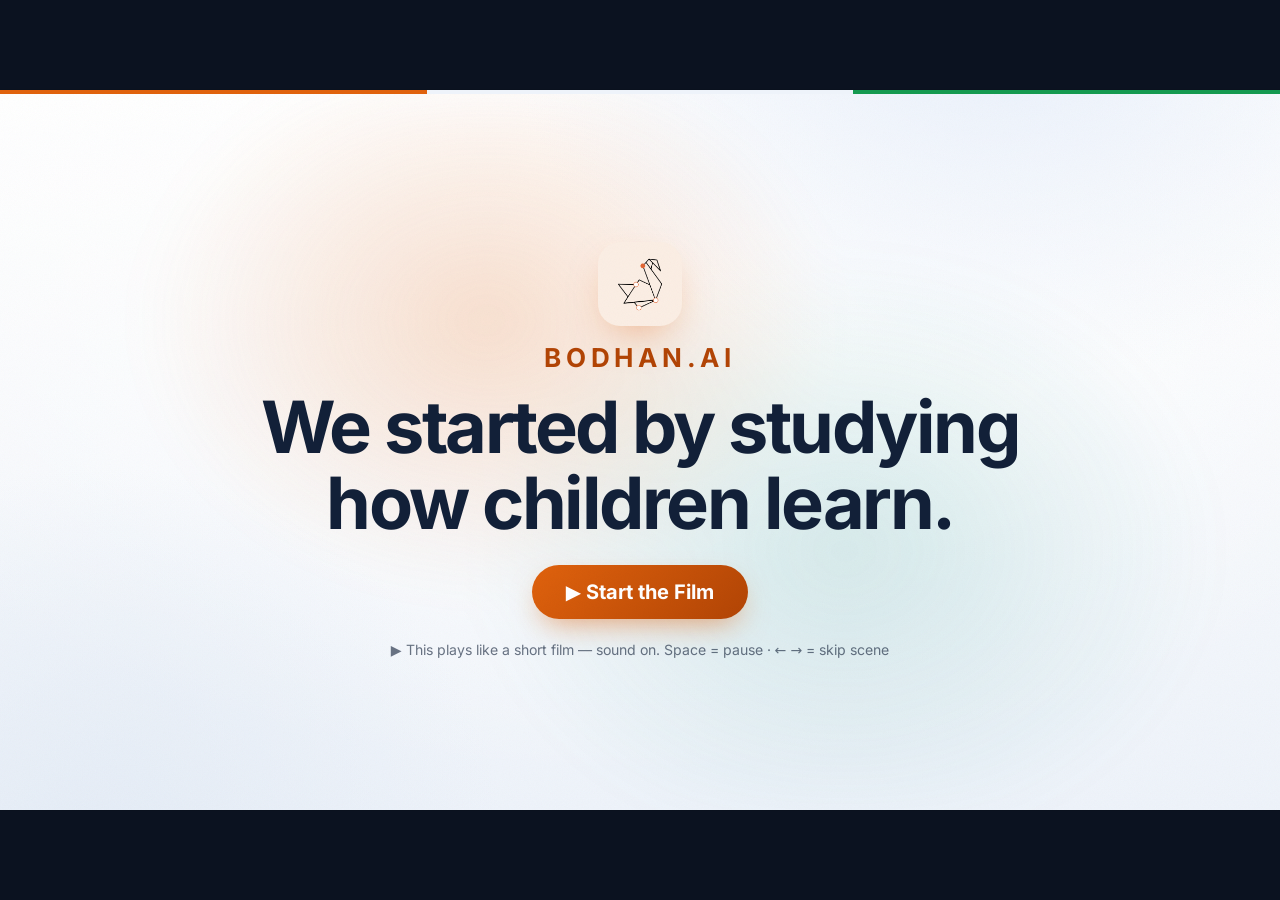
==== commit 1276deee: "adding new changes" ====
--- a/film_MKfeedback1/index.html
+++ b/film_MKfeedback1/index.html
@@ -9,6 +9,7 @@
 </head>
 <body data-scene="gate">
  <div id="screen"><!-- fixed 16:9 stage, scaled to fit any viewport so the layout never reflows -->
+  <div class="tricolor" aria-hidden="true"></div>
   <div class="grain" aria-hidden="true"></div>
   <div id="wipe" class="wipe" aria-hidden="true"><span></span><span></span><span></span></div>
 
--- a/film_MKfeedback1/styles.css
+++ b/film_MKfeedback1/styles.css
@@ -1,6 +1,6 @@
 /* ===================================================================
    TutorBot — capability film styles
-   Warm, product-native design system (orange #EF6B35 / peach cards),
+   Warm, product-native design system (orange #E0620D / peach cards),
    themed per scene under body[data-scene="…"]. The engine sets
    body.dataset.scene on entry; --accent flows into accents everywhere.
    =================================================================== */
@@ -18,12 +18,21 @@
 @font-face{font-family:"TBDisplay";src:url("fonts/display.woff2") format("woff2");font-weight:400;font-display:swap}
 
 :root{
-  --bg:#FBF4EC; --bg2:#FFF9F3; --card:#FFFFFF;
-  --ink:#241f1b; --ink2:#7a6d63; --line:#efe1d5;
-  --accent:#EF6B35; --accent2:#F59A54;
-  --coral:linear-gradient(135deg,#F79B41,#EC5A38);
-  --peach:#FDEEE6; --peach2:#FBE3D6;
-  --ok:#2FA36B; --bad:#E4574C;
+  /* ── design.md palette (cool "studio paper") mapped onto the film's token names ── */
+  --bg:#EEF3FA; --bg2:#FFFFFF; --card:#FFFFFF;
+  --ink:#122038; --ink2:rgba(18,32,56,.62); --line:rgba(18,32,56,.12); --line-2:rgba(18,32,56,.07);
+  /* design.md accent palette (verbatim) */
+  --saffron:#E0620D; --saffron2:#B24405; --amber:#CC820A; --teal:#0C8C82;
+  --magenta:#CC1E74; --green:#159A50; --violet:#5B44D4; --sky:#1F6FD1;
+  --accent:var(--saffron); --accent2:var(--teal);      /* saffron + teal (design default pairing) */
+  --coral:linear-gradient(135deg,#E0620D,#B24405);
+  --peach:#FBEEE4; --peach2:#F6DCC9;
+  --surface:#FFFFFF; --surface-2:rgba(18,32,56,.045); --surface-3:rgba(18,32,56,.08);
+  --ok:var(--green); --bad:#D6453F;
+  --glow:0 6px 22px rgba(224,98,13,.30);
+  --ease:cubic-bezier(.2,.8,.2,1); --ease-pop:cubic-bezier(.2,.9,.2,1);
+  --shadow-1:0 1px 2px rgba(18,32,56,.06), 0 6px 20px rgba(18,32,56,.08);
+  --shadow-2:0 6px 16px rgba(18,32,56,.08), 0 24px 60px rgba(18,32,56,.14);
   --font:"Inter","TBSans",-apple-system,"Segoe UI",system-ui,sans-serif;
   --disp:"Inter","TBSans",-apple-system,"Segoe UI",system-ui,sans-serif;   /* ONE typeface — Inter everywhere */
   /* per-script faces (Noto Sans), mirrored from the team tokens */
@@ -38,11 +47,12 @@
 
   /* ---- LOCKED type scale — the ONLY font sizes used across the film ----
      Display · Title(headline) · Body · Label, plus a prominent Kicker eyebrow. */
-  --fs-display:clamp(34px,4.8cqw,62px);  --lh-display:1.07; --ls-display:-.03em;
-  --fs-headline:clamp(23px,3.2cqw,42px); --lh-headline:1.15;--ls-headline:-.02em;
-  --fs-body:clamp(16px,1.9cqw,22px);     --lh-body:1.5;     --ls-body:0em;
-  --fs-label:clamp(12px,1.3cqw,15px);    --lh-label:1.3;    --ls-label:.02em;
-  --fs-kicker:clamp(19px,2.3cqw,28px);   --ls-kicker:.18em;
+  /* design.md 4-tier scale (vw slopes mapped to the fixed-stage cqw unit) */
+  --fs-display:clamp(40px,6cqw,72px);    --lh-display:1.05; --ls-display:-.035em;
+  --fs-headline:clamp(28px,3.6cqw,40px); --lh-headline:1.14;--ls-headline:-.022em;
+  --fs-body:clamp(15px,1.8cqw,20px);     --lh-body:1.5;     --ls-body:0em;
+  --fs-label:clamp(13px,1.1cqw,15px);    --lh-label:1.3;    --ls-label:.02em;
+  --fs-kicker:clamp(18px,2.2cqw,26px);   --ls-kicker:.18em;
   /* weights */
   --w-light:300; --w-normal:400; --w-medium:500; --w-semibold:600; --w-bold:700; --w-extrabold:800;
 }
@@ -50,7 +60,7 @@
 html,body{height:100%}
 body{
   font-family:var(--font); color:var(--ink); overflow:hidden;
-  margin:0; background:#15100c;                 /* letterbox surround (only shows on off-16:9 displays) */
+  margin:0; background:#0b1220;                 /* letterbox surround (only shows on off-16:9 displays) */
   display:grid; place-items:center;
   -webkit-font-smoothing:antialiased; text-rendering:optimizeLegibility;
 }
@@ -62,8 +72,9 @@
   width:min(100vw, 177.78vh); height:min(100vh, 56.25vw);
   container-type:size;
   background:
-    radial-gradient(70cqw 74cqh at 78% -10%, #FFE9D8 0%, transparent 55%),
-    radial-gradient(58cqw 84cqh at 8% 110%, #FDE4CF 0%, transparent 55%),
+    radial-gradient(70cqw 74cqh at 78% -10%, #E9F0FB 0%, transparent 55%),
+    radial-gradient(58cqw 84cqh at 8% 110%, #E4ECF6 0%, transparent 55%),
+    radial-gradient(120% 120% at 50% 24%, #FFFFFF 0%, transparent 60%),
     linear-gradient(180deg,var(--bg2),var(--bg));
   box-shadow:0 0 0 1px rgba(0,0,0,.04);
 }
@@ -72,14 +83,18 @@
 .deva{font-family:var(--deva)}
 
 /* ---- decorative film layers ---- */
-.grain{position:absolute;inset:0;z-index:60;pointer-events:none;opacity:.05;
+.grain{position:absolute;inset:0;z-index:58;pointer-events:none;opacity:.04;mix-blend-mode:multiply;
   background-image:url("data:image/svg+xml,%3Csvg xmlns='http://www.w3.org/2000/svg' width='120' height='120'%3E%3Cfilter id='n'%3E%3CfeTurbulence type='fractalNoise' baseFrequency='.85' numOctaves='2'/%3E%3C/filter%3E%3Crect width='100%25' height='100%25' filter='url(%23n)'/%3E%3C/svg%3E");}
-/* soft cream crossfade between scenes (no orange curtain) */
+/* signature tricolor top strip (saffron · paper · green) */
+.tricolor{position:absolute;top:0;left:0;right:0;height:4px;z-index:60;pointer-events:none;
+  background:linear-gradient(90deg,#E0620D 0 33.34%, #EEF3FA 33.34% 66.67%, #159A50 66.67% 100%)}
+/* design.md scene transition: a single bright accent→accent2 light-sweep band */
 .wipe{position:absolute;inset:0;z-index:55;pointer-events:none;opacity:0;
-  background:radial-gradient(120% 120% at 50% 40%, var(--bg2), var(--bg))}
+  background:linear-gradient(100deg, transparent 0 40%, var(--accent) 47%, var(--accent2) 53%, transparent 60% 100%);
+  background-size:260% 100%; background-position:120% 0}
 .wipe span{display:none}
-.wipe.active{animation:wipefade .6s ease forwards}
-@keyframes wipefade{0%{opacity:0}28%{opacity:.9}100%{opacity:0}}
+.wipe.active{animation:wipeSweep .6s ease forwards}
+@keyframes wipeSweep{0%{opacity:0;background-position:120% 0}18%{opacity:.92}100%{opacity:0;background-position:-45% 0}}
 
 /* =====================================================================
    Gate
@@ -87,25 +102,27 @@
 .gate{position:absolute;inset:0;z-index:50;display:grid;place-items:center;text-align:center;
   transition:opacity .6s ease, transform .6s ease}
 .gate.hide{opacity:0;transform:scale(1.04);pointer-events:none}
-.gate-aurora{position:absolute;inset:0;z-index:-1;
-  background:radial-gradient(700px 500px at 50% 30%, #FFDFC8 0%, transparent 60%);
+.gate-aurora{position:absolute;inset:0;z-index:-1;filter:blur(24px);
+  background:
+    radial-gradient(560px 440px at 38% 32%, rgba(224,98,13,.20) 0%, transparent 62%),
+    radial-gradient(600px 480px at 66% 64%, rgba(12,140,130,.15) 0%, transparent 62%);
   animation:breathe 7s ease-in-out infinite}
 @keyframes breathe{50%{opacity:.6;transform:scale(1.06)}}
 .gate-inner{display:flex;flex-direction:column;align-items:center;gap:16px;padding:24px}
-.gate-eyebrow{font-size:var(--fs-label);letter-spacing:.28em;text-transform:uppercase;color:var(--accent);font-weight:var(--w-bold)}
-.gate-title{font-family:var(--disp);font-size:var(--fs-display);line-height:var(--lh-display);font-weight:var(--w-bold);letter-spacing:var(--ls-display);color:var(--ink);white-space:nowrap}
+.gate-eyebrow{font-size:var(--fs-label);letter-spacing:.28em;text-transform:uppercase;color:var(--saffron2);font-weight:var(--w-bold)}
+.gate-title{font-family:var(--disp);font-size:var(--fs-display);line-height:var(--lh-display);font-weight:var(--w-bold);letter-spacing:var(--ls-display);color:var(--ink);max-width:18ch;text-wrap:balance}
 .gate-foot{color:var(--ink2);font-size:var(--fs-label);margin-top:6px}
 .start-btn{margin-top:8px;font-family:var(--font);font-weight:700;font-size:var(--fs-body);color:#fff;
   background:var(--coral);border:0;border-radius:100px;padding:15px 34px;cursor:pointer;
-  box-shadow:0 12px 30px -10px rgba(236,90,56,.6);transition:transform .15s ease, box-shadow .15s ease}
-.start-btn:hover:not(:disabled){transform:translateY(-2px);box-shadow:0 18px 40px -12px rgba(236,90,56,.7)}
+  box-shadow:0 12px 30px -10px rgba(224,98,13,.6);transition:transform .15s ease, box-shadow .15s ease}
+.start-btn:hover:not(:disabled){transform:translateY(-2px);box-shadow:0 18px 40px -12px rgba(224,98,13,.7)}
 .start-btn:disabled{opacity:.6;cursor:default;background:#e9d9cc;color:#a7907f;box-shadow:none}
 
 /* bird mark */
 .bird{display:inline-grid;place-items:center;width:40px;height:40px;border-radius:12px;background:var(--peach)}
 .bird svg{width:74%;height:74%}
 .bird-path{fill:none;stroke:var(--accent);stroke-width:5;stroke-linejoin:round;stroke-linecap:round}
-.bird-lg{width:84px;height:84px;border-radius:22px;box-shadow:0 16px 40px -16px rgba(236,90,56,.5)}
+.bird-lg{width:84px;height:84px;border-radius:22px;box-shadow:0 16px 40px -16px rgba(224,98,13,.5)}
 .bird-svg{width:100%;height:100%}
 /* official Bodhan logo image — sits inside the peach badges with a little breathing room */
 .bmark{display:block;width:100%;height:100%;object-fit:contain;padding:14%}
@@ -193,8 +210,9 @@
   display:flex;flex-direction:column;align-items:center;justify-content:center;gap:18px}
 .card-head{text-align:center}
 .card-title{font-family:var(--disp);font-weight:var(--w-bold);font-size:var(--fs-body);line-height:var(--lh-headline);letter-spacing:var(--ls-headline);color:var(--ink);margin:6px 0}
-[data-seq]{opacity:0;transform:translateY(12px);transition:opacity .5s ease, transform .5s cubic-bezier(.2,.8,.2,1)}
-[data-seq].on{opacity:1;transform:none}
+/* design.md rvUp: rise 30px + de-blur 9px + fade, on the signature ease */
+[data-seq]{opacity:0;transform:translateY(30px);filter:blur(9px);transition:opacity .72s var(--ease), transform .72s var(--ease), filter .72s var(--ease)}
+[data-seq].on{opacity:1;transform:none;filter:none}
 
 /* =====================================================================
    Open scene
@@ -222,13 +240,14 @@
 .chat-card{gap:14px}
 .chat-card.with-proof{flex-direction:row;align-items:stretch;justify-content:center;gap:24px}
 .chat-frame{width:min(640px,92cqw);height:100%;max-height:60cqh;background:var(--card);border:1px solid var(--line);
-  border-radius:22px;box-shadow:0 30px 70px -30px rgba(120,60,20,.45);display:flex;flex-direction:column;overflow:hidden}
+  border-radius:22px;box-shadow:0 30px 70px -30px rgba(18,32,56,.45);display:flex;flex-direction:column;overflow:hidden}
 .chat-top{display:flex;align-items:center;gap:10px;padding:12px 16px;border-bottom:1px solid var(--line);background:var(--bg2)}
 .ct-mark{width:30px;height:30px;border-radius:9px;background:var(--peach);display:inline-grid;place-items:center}
 .ct-mark svg{width:70%}.ct-mark .bird-path{stroke:var(--accent)}
 .ct-name{font-weight:700;color:var(--ink)}
+.ct-name b{color:var(--accent);font-weight:700}
 .ct-subj{margin-left:auto;font-size:var(--fs-label);color:var(--ink2);background:var(--bg);border:1px solid var(--line);border-radius:100px;padding:4px 10px}
-.ct-ml{margin-left:8px;font-size:var(--fs-label);color:var(--accent);background:var(--peach);border-radius:100px;padding:4px 10px;font-weight:600}
+.ct-ml{margin-left:8px;font-size:var(--fs-label);color:var(--saffron2);background:var(--peach);border-radius:100px;padding:4px 10px;font-weight:600}
 .chat-scroll{flex:1;overflow:hidden;padding:18px;display:flex;flex-direction:column;gap:14px;scroll-behavior:smooth}
 .msg{display:flex;gap:10px;max-width:86%;opacity:0;transform:translateY(10px);transition:opacity .4s ease, transform .4s cubic-bezier(.2,.8,.2,1)}
 .msg.in{opacity:1;transform:none}
@@ -236,14 +255,14 @@
 .msg .av{flex:none;width:32px;height:32px;border-radius:9px;background:var(--peach);display:grid;place-items:center;margin-top:2px}
 .msg .av svg{width:70%}.msg .av .bird-path{stroke:var(--accent)}
 .bwrap{display:flex;flex-direction:column;gap:3px}
-.bhead{font-size:var(--fs-label);font-weight:700;color:var(--accent);letter-spacing:.02em}
+.bhead{font-size:var(--fs-label);font-weight:700;color:var(--saffron2);letter-spacing:.02em}
 .bub{padding:12px 16px;border-radius:16px;font-size:var(--fs-body);line-height:1.45;position:relative}
 .msg.bot .bub{background:var(--bg2);border:1px solid var(--line);border-top-left-radius:5px;color:var(--ink)}
 .msg.bot .bub.q{background:var(--peach);border-color:var(--peach2)}
-.msg.student .bub{background:var(--coral);color:#fff;border-top-right-radius:5px;font-weight:500}
-.qtag{display:block;font-size:var(--fs-label);font-weight:700;color:var(--accent);text-transform:uppercase;letter-spacing:.08em;margin-bottom:4px}
-.msg.student .bub.win{background:linear-gradient(135deg,#39b978,#279e63)}
-.wintag{display:inline-block;margin-left:8px;font-size:var(--fs-label);font-weight:700;opacity:.9}
+.msg.student .bub{background:#E9EEF7;color:var(--ink);border:1px solid var(--line);border-top-right-radius:5px;font-weight:500}
+.qtag{display:block;font-size:var(--fs-label);font-weight:700;color:var(--saffron2);text-transform:uppercase;letter-spacing:.08em;margin-bottom:4px}
+.msg.student .bub.win{background:rgba(21,154,80,.12);border:1px solid rgba(21,154,80,.30);color:var(--ink)}
+.wintag{display:inline-block;margin-left:8px;font-size:var(--fs-label);font-weight:700;color:var(--green);opacity:.95}
 .bub.dots{display:flex;gap:5px;padding:14px 16px}
 .bub.dots i{width:7px;height:7px;border-radius:50%;background:var(--accent2);animation:dot 1.1s ease-in-out infinite}
 .bub.dots i:nth-child(2){animation-delay:.15s}.bub.dots i:nth-child(3){animation-delay:.3s}
@@ -258,7 +277,7 @@
    Framed screenshot (browser chrome + camera push)
    ===================================================================== */
 .shot{background:var(--card);border:1px solid var(--line);border-radius:14px;overflow:hidden;
-  box-shadow:0 30px 70px -30px rgba(120,60,20,.5);display:flex;flex-direction:column;max-height:100%}
+  box-shadow:0 30px 70px -30px rgba(18,32,56,.5);display:flex;flex-direction:column;max-height:100%}
 .shot-card{justify-content:center}
 .shot-card .shot{width:min(880px,86cqw)}
 .shot.tall .shot-view{max-height:52cqh}
@@ -273,8 +292,8 @@
 .shot-cap{padding:9px 14px;font-size:var(--fs-label);color:var(--ink2);background:var(--bg2);border-top:1px solid var(--line);text-align:center}
 .shot-pin{position:absolute;z-index:3;opacity:0;transform:scale(.6);transition:opacity .5s ease,transform .5s cubic-bezier(.2,.8,.2,1)}
 .shot-pin.on{opacity:1;transform:none}
-.shot-pin span{display:block;width:22px;height:22px;border-radius:50%;border:3px solid var(--accent);box-shadow:0 0 0 6px rgba(239,107,53,.25);animation:ping 1.6s ease-out infinite}
-@keyframes ping{0%{box-shadow:0 0 0 4px rgba(239,107,53,.35)}100%{box-shadow:0 0 0 16px rgba(239,107,53,0)}}
+.shot-pin span{display:block;width:22px;height:22px;border-radius:50%;border:3px solid var(--accent);box-shadow:0 0 0 6px rgba(224,98,13,.25);animation:ping 1.6s ease-out infinite}
+@keyframes ping{0%{box-shadow:0 0 0 4px rgba(224,98,13,.35)}100%{box-shadow:0 0 0 16px rgba(224,98,13,0)}}
 .shot-pin em{position:absolute;left:28px;top:-2px;white-space:nowrap;font-style:normal;font-size:var(--fs-label);font-weight:700;color:#fff;background:var(--accent);padding:4px 10px;border-radius:100px}
 .shot-note{max-width:60ch;text-align:center;color:var(--ink);font-size:var(--fs-body);background:var(--card);border:1px solid var(--line);border-left:4px solid var(--accent);border-radius:10px;padding:12px 18px}
 
@@ -283,9 +302,9 @@
    ===================================================================== */
 .split{display:flex;align-items:stretch;gap:18px;width:100%;justify-content:center}
 .split-pane{flex:1;max-width:420px;background:var(--card);border:1px solid var(--line);border-radius:16px;padding:20px 22px;
-  box-shadow:0 20px 50px -30px rgba(120,60,20,.4)}
+  box-shadow:0 20px 50px -30px rgba(18,32,56,.4)}
 .sp-old{background:linear-gradient(180deg,#fbf1e2,#f6e7d2);border-color:#ecd9bf}
-.sp-tag{font-size:var(--fs-label);letter-spacing:.14em;text-transform:uppercase;color:var(--accent);font-weight:700;margin-bottom:12px}
+.sp-tag{font-size:var(--fs-label);letter-spacing:.14em;text-transform:uppercase;color:var(--saffron2);font-weight:700;margin-bottom:12px}
 .verse{font-family:var(--deva);font-size:var(--fs-body);line-height:1.7;color:var(--ink);white-space:pre-wrap;margin-bottom:12px}
 .sp-gloss{font-size:var(--fs-label);color:var(--ink2);font-style:italic;line-height:1.5}
 .split-arrow{align-self:center;font-size:var(--fs-headline);color:var(--accent);font-weight:700}
@@ -300,13 +319,13 @@
    ===================================================================== */
 .active-card{position:relative}
 .sim{width:min(760px,90cqw);background:var(--card);border:1px solid var(--line);border-radius:18px;padding:22px 26px;
-  box-shadow:0 26px 60px -30px rgba(120,60,20,.45)}
+  box-shadow:0 26px 60px -30px rgba(18,32,56,.45)}
 .sim-head{font-family:var(--disp);font-weight:700;font-size:var(--fs-body);color:var(--ink)}
 .sim-intro{color:var(--ink2);font-size:var(--fs-body);line-height:1.45;margin:5px 0 12px;max-width:62ch}
 .sim-stage{display:flex;gap:18px;align-items:center;flex-wrap:wrap}
 .ramp-svg{flex:1;min-width:320px;height:auto;background:linear-gradient(180deg,#fff,#fdf6ee);border-radius:12px;border:1px solid var(--line)}
 .ramp-svg .ground{stroke:#d9c5b3;stroke-width:2}
-.ramp-svg .ramp{fill:rgba(239,107,53,.12);stroke:var(--accent);stroke-width:2.5;stroke-linejoin:round}
+.ramp-svg .ramp{fill:rgba(224,98,13,.12);stroke:var(--accent);stroke-width:2.5;stroke-linejoin:round}
 .ramp-svg .ball{fill:var(--accent);filter:drop-shadow(0 3px 4px rgba(0,0,0,.25))}
 .ramp-svg .angle-arc{fill:none;stroke:var(--accent2);stroke-width:2;stroke-dasharray:3 3}
 .ramp-svg .angle-lbl{fill:var(--accent);font:700 18px var(--font)}
@@ -321,7 +340,7 @@
 /* =====================================================================
    MCQ
    ===================================================================== */
-.mcq{width:min(640px,90cqw);background:var(--card);border:1px solid var(--line);border-radius:18px;padding:24px;box-shadow:0 26px 60px -30px rgba(120,60,20,.45)}
+.mcq{width:min(640px,90cqw);background:var(--card);border:1px solid var(--line);border-radius:18px;padding:24px;box-shadow:0 26px 60px -30px rgba(18,32,56,.45)}
 .mcq-q{font-family:var(--disp);font-weight:700;font-size:var(--fs-headline);color:var(--ink);margin-bottom:16px}
 .mcq-opts{display:grid;gap:10px}
 .mcq-opt{display:flex;align-items:center;gap:12px;padding:13px 16px;border:1.5px solid var(--line);border-radius:12px;font-size:var(--fs-body);color:var(--ink);transition:all .3s ease;position:relative}
@@ -345,10 +364,10 @@
    ===================================================================== */
 .hints-card{flex-direction:row;align-items:center;gap:26px}
 .hint-stack{display:flex;flex-direction:column;gap:12px;width:min(430px,42cqw)}
-.hint-card2{background:var(--peach);border-left:4px solid var(--accent);border-radius:12px;padding:14px 18px;box-shadow:0 12px 30px -20px rgba(120,60,20,.5)}
+.hint-card2{background:var(--peach);border-left:4px solid var(--accent);border-radius:12px;padding:14px 18px;box-shadow:0 12px 30px -20px rgba(18,32,56,.5)}
 .hint-card2:nth-child(2){background:#fce6d4}
 .hint-card2:nth-child(3){background:#fbdcc2}
-.hc-tag{font-size:var(--fs-label);letter-spacing:.1em;font-weight:700;color:var(--accent);margin-bottom:6px}
+.hc-tag{font-size:var(--fs-label);letter-spacing:.1em;font-weight:700;color:var(--saffron2);margin-bottom:6px}
 .hc-body{font-size:var(--fs-body);color:var(--ink);line-height:1.5}
 
 /* =====================================================================
@@ -377,7 +396,7 @@
 .plan-row{display:flex;gap:14px;align-items:center;background:var(--card);border:1px solid var(--line);border-radius:12px;padding:11px 16px;
   opacity:0;transform:translateX(-16px);transition:opacity .45s ease,transform .45s cubic-bezier(.2,.8,.2,1)}
 .plan-row.on{opacity:1;transform:none}
-.plan-row .pe{flex:none;width:88px;font-weight:700;color:var(--accent);font-size:var(--fs-label)}
+.plan-row .pe{flex:none;width:88px;font-weight:700;color:var(--saffron2);font-size:var(--fs-label)}
 .plan-row .pt{font-size:var(--fs-label);color:var(--ink);line-height:1.4}
 .lessons-card .proof-inset{opacity:0;transform:translateY(16px);transition:opacity .5s ease,transform .5s ease}
 .lessons-card .proof-inset.on{opacity:1;transform:none}
@@ -388,10 +407,10 @@
 .ws-card-wrap{}
 .ws-fan{display:flex;gap:16px;justify-content:center;perspective:1000px}
 .ws-card{width:min(220px,21cqw);min-height:230px;background:var(--card);border:1px solid var(--line);border-radius:16px;padding:18px;
-  box-shadow:0 24px 50px -28px rgba(120,60,20,.5);transform:rotate(calc(var(--i)*3deg)) translateY(calc(abs(var(--i))*6px))}
+  box-shadow:0 24px 50px -28px rgba(18,32,56,.5);transform:rotate(calc(var(--i)*3deg)) translateY(calc(abs(var(--i))*6px))}
 .ws-card .ws-level{font-size:var(--fs-label);font-weight:700;letter-spacing:.08em;text-transform:uppercase;color:#fff;border-radius:100px;padding:5px 12px;display:inline-block}
 .ws-card.t-a .ws-level{background:#5aa9e6}.ws-card.t-b .ws-level{background:#2fa36b}
-.ws-card.t-c .ws-level{background:#EF6B35}.ws-card.t-d .ws-level{background:#8b5cf6}
+.ws-card.t-c .ws-level{background:#E0620D}.ws-card.t-d .ws-level{background:#8b5cf6}
 .ws-desc{margin:16px 0;font-family:var(--disp);font-weight:700;font-size:var(--fs-body);color:var(--ink);line-height:1.3;min-height:3em}
 .ws-note{font-size:var(--fs-label);color:var(--ink2);line-height:1.45;border-top:1px dashed var(--line);padding-top:10px}
 
@@ -433,7 +452,7 @@
 .cc-div{width:2px;align-self:stretch;background:var(--line);border-radius:2px}
 .end-card{position:absolute;inset:0;z-index:7;display:flex;flex-direction:column;align-items:center;justify-content:center;gap:12px;text-align:center;
   animation:capIn .7s ease}
-.end-eyebrow{margin-top:6px;font-size:var(--fs-label);letter-spacing:.28em;text-transform:uppercase;color:var(--accent);font-weight:var(--w-bold)}
+.end-eyebrow{margin-top:6px;font-size:var(--fs-label);letter-spacing:.28em;text-transform:uppercase;color:var(--saffron2);font-weight:var(--w-bold)}
 .end-title{font-family:var(--disp);font-weight:var(--w-bold);font-size:var(--fs-display);line-height:var(--lh-display);color:var(--ink);letter-spacing:var(--ls-display)}
 .end-sub{color:var(--ink2);font-size:var(--fs-body)}
 .logo-grid{display:flex;gap:14px;margin:18px 0 6px;flex-wrap:wrap;justify-content:center}
@@ -469,22 +488,36 @@
   background:var(--peach);border:1px solid var(--peach2);border-radius:12px;padding:11px 18px;
   opacity:0;transform:translateY(10px);transition:opacity .5s ease,transform .5s cubic-bezier(.2,.8,.2,1)}
 .beat-cap.on{opacity:1;transform:none}
+/* "Rote learning" → strike → "Conceptual understanding" punchline */
+.rote-swap{display:inline-flex;align-items:center;gap:16px;font-family:var(--disp);font-weight:700;
+  font-size:clamp(20px,2.5cqw,32px);background:var(--card);border:1px solid var(--line);border-radius:14px;
+  padding:12px 24px;box-shadow:0 16px 40px -28px rgba(18,32,56,.5);
+  opacity:0;transform:translateY(10px);transition:opacity .5s ease,transform .5s cubic-bezier(.2,.8,.2,1)}
+.rote-swap.on{opacity:1;transform:none}
+.rs-from{position:relative;color:var(--ink2);transition:opacity .4s ease}
+.rs-from::after{content:"";position:absolute;left:-3px;top:54%;height:3px;width:0;background:var(--bad);border-radius:2px;transition:width .55s ease}
+.rs-from.struck{opacity:.5}
+.rs-from.struck::after{width:calc(100% + 6px)}
+.rs-arrow,.rs-to{opacity:0;transform:translateX(-8px);transition:opacity .5s ease,transform .5s cubic-bezier(.2,.8,.2,1)}
+.rs-arrow{color:var(--ink2)}
+.rs-to{color:var(--accent);font-weight:800}
+.rs-arrow.on,.rs-to.on{opacity:1;transform:none}
 
 /* --- Section 1 · Foundation pipeline --- */
 .found-card{gap:22px}
 .found{display:flex;flex-direction:column;align-items:center;gap:20px;width:100%}
 .found-tags{display:flex;gap:12px;flex-wrap:wrap;justify-content:center}
 .found-tag{display:inline-flex;align-items:center;gap:8px;background:var(--card);border:1px solid var(--line);border-radius:100px;
-  padding:9px 16px;font-size:var(--fs-label);font-weight:600;color:var(--ink);box-shadow:0 8px 24px -16px rgba(120,60,20,.5)}
+  padding:9px 16px;font-size:var(--fs-label);font-weight:600;color:var(--ink);box-shadow:0 8px 24px -16px rgba(18,32,56,.5)}
 .ft-ico{font-size:var(--fs-body)}
 .found-bridge{max-width:64ch;text-align:center;color:var(--ink2);font-size:var(--fs-body);line-height:1.5}
 .pipe{display:flex;align-items:stretch;justify-content:center;width:100%}
 .pipe-stage{flex:1;max-width:300px;min-height:44cqh;display:flex;flex-direction:column;align-items:center;justify-content:space-between;gap:10px;
   background:var(--card);border:1px solid var(--line);border-radius:22px;padding:26px 15px;text-align:center;
-  box-shadow:0 24px 54px -30px rgba(120,60,20,.5);opacity:0;transform:translateY(14px) scale(.96);
+  box-shadow:0 24px 54px -30px rgba(18,32,56,.5);opacity:0;transform:translateY(14px) scale(.96);
   transition:opacity .5s ease,transform .5s cubic-bezier(.2,.8,.2,1),border-color .4s,box-shadow .4s}
 .pipe-stage.on{opacity:1;transform:none}
-.pipe-stage.live{border-color:var(--accent);box-shadow:0 0 0 3px rgba(239,107,53,.18),0 26px 56px -26px rgba(236,90,56,.6)}
+.pipe-stage.live{border-color:var(--accent);box-shadow:0 0 0 3px rgba(224,98,13,.18),0 26px 56px -26px rgba(224,98,13,.6)}
 .ps-ico{font-size:var(--fs-display);margin-bottom:6px}
 .ps-title{font-family:var(--disp);font-weight:700;font-size:var(--fs-body);color:var(--ink);line-height:1.2}
 .ps-sub{font-size:var(--fs-label);color:var(--ink2);line-height:1.3;white-space:nowrap}
@@ -510,6 +543,9 @@
 
 /* --- Principles (chat) — keep frame short so the callout fits --- */
 .principle-card .chat-frame{max-height:46cqh}
+/* slide 7 (Scaffolding) has a 4-message dialogue — give it a taller frame so it doesn't clip/lurch */
+body[data-scene="p3"] .chat-frame{max-height:56cqh}
+body[data-scene="p3"] .center-card{top:20cqh}
 
 /* --- Principle 3 · Scaffolding ladder --- */
 .scaf-card,.lessons2-card{flex-flow:row wrap;align-items:center;justify-content:center;gap:26px}
@@ -530,12 +566,14 @@
 .check-card{justify-content:center}
 .check-list{display:flex;flex-direction:column;gap:14px;width:min(560px,80cqw)}
 .check-row{display:flex;align-items:center;gap:16px;background:var(--card);border:1px solid var(--line);border-radius:14px;padding:16px 22px;
-  box-shadow:0 16px 40px -30px rgba(120,60,20,.5);opacity:.35;transform:translateY(10px);
-  transition:opacity .5s ease,transform .5s cubic-bezier(.2,.8,.2,1)}
-.check-row.on{opacity:1;transform:none}
+  box-shadow:0 16px 40px -30px rgba(18,32,56,.5);opacity:0;transform:translateY(16px);filter:blur(5px);
+  transition:opacity .55s ease,transform .55s cubic-bezier(.2,.8,.2,1),filter .55s ease}
+.check-row.on{opacity:1;transform:none;filter:none}
 .check-box{flex:none;width:34px;height:34px;border-radius:10px;background:var(--bg2);border:2px solid var(--line);display:grid;place-items:center;transition:background .4s,border-color .4s}
 .check-box svg{width:20px;height:20px;fill:none;stroke:#fff;stroke-width:3;stroke-linecap:round;stroke-linejoin:round;stroke-dasharray:40;stroke-dashoffset:40;transition:stroke-dashoffset .5s ease .1s}
 .check-row.on .check-box{background:var(--ok);border-color:var(--ok)}
+.check-box.rocket{background:rgba(224,98,13,.12);border-color:rgba(224,98,13,.30);font-size:20px;line-height:1}
+.check-row.on .check-box.rocket{background:rgba(224,98,13,.14);border-color:rgba(224,98,13,.34)}
 .check-row.on .check-box svg{stroke-dashoffset:0}
 .check-text{font-family:var(--disp);font-weight:700;font-size:var(--fs-body);color:var(--ink)}
 
@@ -544,54 +582,46 @@
 .measure-wrap{display:flex;flex-direction:column;align-items:center;gap:20px;width:100%}
 .measure-lead{font-size:var(--fs-body);color:var(--ink2);letter-spacing:.02em}
 .measure-grid{display:grid;grid-template-columns:repeat(4,1fr);gap:18px;width:min(900px,92cqw)}
-/* ── Slide 12 · asymmetric: left-aligned launch block + a four-point radar/dial ── */
-.pilots2-card{justify-content:center;align-items:center;gap:0}
-.pilots-split{display:flex;align-items:center;justify-content:space-between;gap:36px;width:min(1140px,95cqw)}
-.pilots-left{flex:0 0 41%;text-align:left}
-.pl-kicker,.pl-head,.pl-partner{opacity:0;transform:translateX(-16px);
-  transition:opacity .55s ease,transform .55s cubic-bezier(.2,.8,.2,1)}
-[data-l].on{opacity:1;transform:none}
-.pl-kicker{font-size:var(--fs-kicker);letter-spacing:.14em;text-transform:uppercase;color:var(--accent);font-weight:800;margin-bottom:16px}
-.pl-head{font-family:var(--disp);font-weight:700;font-size:var(--fs-headline);line-height:1.5;color:var(--ink);margin-bottom:22px}
-.pl-partner{display:flex;align-items:center;gap:13px;font-size:var(--fs-body);color:var(--ink2);line-height:1.3}
-.pl-badge{width:46px;height:46px;flex:none;object-fit:contain;filter:drop-shadow(0 4px 10px rgba(120,60,20,.28))}
-/* right column: measures radar */
-.pilots-right{flex:1;display:flex;flex-direction:column;align-items:center;gap:20px;min-width:0}
-.pilots-right .pm-lead{font-size:var(--fs-label);letter-spacing:.14em;text-transform:uppercase;color:var(--accent);font-weight:800;
-  opacity:0;transform:translateX(-16px);transition:opacity .55s ease,transform .55s cubic-bezier(.2,.8,.2,1)}
-.radar{position:relative;width:min(272px,29cqw);aspect-ratio:1}
-.radar-svg{width:100%;height:100%;overflow:visible}
-.radar-grid{opacity:0;transition:opacity .6s ease}
-.radar-grid.on{opacity:1}
-.radar-grid polygon{fill:none;stroke:var(--line);stroke-width:1.4}
-.radar-grid line{stroke:var(--line);stroke-width:1.4}
-.radar-fill{fill:rgba(239,107,53,.13);stroke:var(--accent);stroke-width:2.5;stroke-linejoin:round;
-  transform-origin:150px 150px;transform:scale(0);opacity:0;
-  transition:transform .75s cubic-bezier(.2,.8,.2,1),opacity .5s ease}
-.radar-fill.on{transform:scale(1);opacity:1}
-.radar-node{fill:var(--accent);transform-origin:center;transform:scale(0);opacity:0;
-  transition:transform .4s cubic-bezier(.2,.8,.2,1),opacity .35s ease}
-.radar-node.on{transform:scale(1);opacity:1}
-.rlabel{position:absolute;display:flex;flex-direction:column;align-items:center;gap:5px;width:140px;text-align:center;
-  opacity:0;transition:opacity .5s ease}
-.rlabel.on{opacity:1}
-.rlabel span{font-size:var(--fs-label);font-weight:700;color:var(--ink);line-height:1.2}
-.ric{width:26px;height:26px;fill:none;stroke:var(--accent);stroke-width:1.9;stroke-linecap:round;stroke-linejoin:round;overflow:visible}
-.r-top{left:50%;top:0;transform:translate(-50%,calc(-100% - 6px))}
-.r-bottom{left:50%;bottom:0;transform:translate(-50%,calc(100% + 6px))}
-.r-left{right:100%;top:50%;transform:translate(-6px,-50%)}
-.r-right{left:100%;top:50%;transform:translate(6px,-50%)}
+/* ── Slide 12 · centred launch (consistent with the rest of the film) ── */
+.pilots2-card{justify-content:center;align-items:center}
+.pilots-center{display:flex;flex-direction:column;align-items:center;text-align:center;width:min(1120px,94cqw)}
+.pc-kicker,.pc-partner,.pc-lead,.hl{opacity:0;transform:translateY(18px);
+  transition:opacity .7s ease,transform .7s cubic-bezier(.16,.8,.3,1)}
+.pc-kicker.on,.pc-partner.on,.pc-lead.on,.hl.on{opacity:1;transform:none}
+.pc-kicker{font-size:var(--fs-kicker);letter-spacing:.18em;text-transform:uppercase;color:var(--accent);font-weight:800;margin-bottom:18px}
+.pc-head{font-family:var(--disp);font-weight:700;font-size:clamp(46px,6.4cqw,84px);line-height:1.05;letter-spacing:-.01em;color:var(--ink);margin-bottom:26px}
+.pc-head .hl{display:block}
+.pc-partner{display:inline-flex;align-items:center;gap:14px;font-size:var(--fs-body);color:var(--ink2);line-height:1.3;margin-bottom:46px}
+.pl-badge{width:52px;height:52px;flex:none;object-fit:contain;filter:drop-shadow(0 4px 10px rgba(18,32,56,.28))}
+.pc-lead{font-size:var(--fs-label);letter-spacing:.14em;text-transform:uppercase;color:var(--saffron2);font-weight:800;margin-bottom:22px}
+.pc-measures{display:flex;justify-content:center;gap:22px;width:100%}
+.pc-m{flex:1 1 0;max-width:250px;display:flex;flex-direction:column;align-items:center;gap:14px;
+  background:var(--card);border:1px solid var(--line);border-radius:20px;padding:26px 18px;
+  box-shadow:0 18px 40px -28px rgba(18,32,56,.5);
+  opacity:0;transform:translateY(14px);transition:opacity .45s ease,transform .45s cubic-bezier(.2,.8,.2,1)}
+.pc-m.on{opacity:1;transform:none}
+.mico{width:60px;height:60px;flex:none;display:flex;align-items:center;justify-content:center;border-radius:50%;
+  background:rgba(224,98,13,.10);border:1px solid rgba(224,98,13,.24);
+  transform:scale(.55);opacity:0;transition:transform .5s cubic-bezier(.2,.9,.3,1.5),opacity .4s ease}
+.pc-m.on .mico{transform:scale(1);opacity:1}
+.mtext{font-size:var(--fs-body);font-weight:700;color:var(--ink);line-height:1.25}
+.ric{width:32px;height:32px;flex:none;fill:none;stroke:var(--accent);stroke-width:1.8;stroke-linecap:round;stroke-linejoin:round;overflow:visible}
+/* icons stroke themselves in when the card lands */
+.ric>*{stroke-dasharray:1;stroke-dashoffset:1;transition:stroke-dashoffset .8s ease .25s}
+.pc-m.on .ric>*{stroke-dashoffset:0}
+.ric .fdot{fill:var(--accent);stroke:none;opacity:0;transition:opacity .3s ease .85s}
+.pc-m.on .ric .fdot{opacity:1}
 /* Andhra Pradesh launch + partnership band (legacy) */
 .pilot-launch{display:flex;align-items:center;gap:18px;justify-content:center;margin-bottom:22px;
   background:var(--card);border:1px solid var(--line);border-radius:16px;padding:12px 24px;
-  box-shadow:0 18px 44px -30px rgba(120,60,20,.55);opacity:0;transform:translateY(12px);
+  box-shadow:0 18px 44px -30px rgba(18,32,56,.55);opacity:0;transform:translateY(12px);
   transition:opacity .55s ease,transform .55s cubic-bezier(.2,.8,.2,1)}
 .pilot-launch.on{opacity:1;transform:none}
 .pl-logo{height:58px;width:auto;flex:none;object-fit:contain}
 .pl-text{text-align:left}
 .pl-head{font-family:var(--disp);font-weight:700;font-size:var(--fs-body);color:var(--ink);line-height:1.2}
 .pl-partner{font-size:var(--fs-label);color:var(--ink2);margin-top:3px}
-.measure-tile{background:var(--card);border:1px solid var(--line);border-radius:16px;padding:26px 16px;text-align:center;box-shadow:0 20px 46px -30px rgba(120,60,20,.5);
+.measure-tile{background:var(--card);border:1px solid var(--line);border-radius:16px;padding:26px 16px;text-align:center;box-shadow:0 20px 46px -30px rgba(18,32,56,.5);
   opacity:0;transform:translateY(14px) scale(.97);transition:opacity .5s ease,transform .5s cubic-bezier(.2,.8,.2,1)}
 .measure-tile.on{opacity:1;transform:none}
 .mt-ico{font-size:var(--fs-headline);margin-bottom:10px}
@@ -601,9 +631,9 @@
 .ws2-wrap{gap:16px}
 .ws2-row{display:flex;gap:20px;justify-content:center;width:100%}
 .ws2-card{flex:1;max-width:380px;background:var(--card);border:1px solid var(--line);border-top:5px solid var(--accent);border-radius:18px;padding:20px 22px;
-  box-shadow:0 24px 54px -30px rgba(120,60,20,.5);opacity:0;transform:translateY(18px) scale(.97);transition:opacity .5s ease,transform .5s cubic-bezier(.2,.8,.2,1)}
+  box-shadow:0 24px 54px -30px rgba(18,32,56,.5);opacity:0;transform:translateY(18px) scale(.97);transition:opacity .5s ease,transform .5s cubic-bezier(.2,.8,.2,1)}
 .ws2-card.on{opacity:1;transform:none}
-.ws2-card.t-a{border-top-color:#5aa9e6}.ws2-card.t-c{border-top-color:#EF6B35}
+.ws2-card.t-a{border-top-color:#5aa9e6}.ws2-card.t-c{border-top-color:#E0620D}
 .ws2-head{display:flex;align-items:baseline;gap:10px;margin-bottom:14px;flex-wrap:wrap}
 .ws2-who{font-family:var(--disp);font-weight:700;font-size:var(--fs-body);color:var(--ink)}
 .ws2-focus{font-size:var(--fs-label);font-weight:700;letter-spacing:.04em;color:#fff;background:var(--coral);border-radius:100px;padding:4px 11px}
@@ -622,40 +652,40 @@
 .lp1-lane{justify-self:center;font-size:var(--fs-label);font-weight:700;letter-spacing:.06em;text-transform:uppercase;
   padding:5px 15px;border-radius:100px;opacity:0;transform:translateY(8px);transition:opacity .45s ease,transform .45s cubic-bezier(.2,.8,.2,1)}
 .lp1-lane.a{color:#3d8bc9;background:#e6f0fa}
-.lp1-lane.c{color:#EF6B35;background:#fdeee6}
+.lp1-lane.c{color:#E0620D;background:#fdeee6}
 .lp1-plan{justify-self:center;font-family:var(--disp);font-weight:700;font-size:var(--fs-body);color:var(--ink2);
   opacity:0;transform:translateY(8px);transition:opacity .45s ease,transform .45s cubic-bezier(.2,.8,.2,1)}
 .lp1-lane.on,.lp1-plan.on{opacity:1;transform:none}
 .lp1-grid{position:relative;display:grid;grid-template-columns:1fr auto 1fr;align-items:center;column-gap:20px;row-gap:10px}
 .lp1-spine{position:absolute;left:50%;top:12px;bottom:12px;width:3px;border-radius:2px;
-  background:linear-gradient(180deg,#5aa9e6,#EF6B35);transform:translateX(-50%) scaleY(0);transform-origin:top;
+  background:linear-gradient(180deg,#5aa9e6,#E0620D);transform:translateX(-50%) scaleY(0);transform-origin:top;
   transition:transform .6s cubic-bezier(.2,.8,.2,1)}
 .lp1-spine.on{transform:translateX(-50%) scaleY(1)}
 .lp1-node{position:relative;z-index:1;justify-self:center;width:clamp(30px,3cqw,36px);height:clamp(30px,3cqw,36px);border-radius:50%;
   display:grid;place-items:center;font-family:var(--disp);font-weight:700;font-size:var(--fs-body);color:#fff;
-  background:var(--coral);box-shadow:0 0 0 6px var(--card),0 8px 18px -8px rgba(236,90,56,.6);
+  background:var(--coral);box-shadow:0 0 0 6px var(--card),0 8px 18px -8px rgba(224,98,13,.6);
   opacity:0;transform:scale(.4);transition:opacity .4s ease,transform .45s cubic-bezier(.2,.8,.2,1)}
 .lp1-node.on{opacity:1;transform:scale(1)}
 .lp1-cell{background:var(--card);border:1px solid var(--line);border-radius:14px;padding:9px 14px;
-  box-shadow:0 16px 40px -30px rgba(120,60,20,.5);display:flex;flex-direction:column;gap:2px;
+  box-shadow:0 16px 40px -30px rgba(18,32,56,.5);display:flex;flex-direction:column;gap:2px;
   opacity:0;transition:opacity .45s ease,transform .45s cubic-bezier(.2,.8,.2,1)}
 .lp1-cell.left{border-right:4px solid #5aa9e6;text-align:right;align-items:flex-end;transform:translateX(16px)}
-.lp1-cell.right{border-left:4px solid #EF6B35;transform:translateX(-16px)}
+.lp1-cell.right{border-left:4px solid #E0620D;transform:translateX(-16px)}
 .lp1-cell.on{opacity:1;transform:none}
 .lp1-phase{font-size:var(--fs-label);font-weight:700;letter-spacing:.05em;text-transform:uppercase}
 .lp1-cell.left .lp1-phase{color:#3d8bc9}
-.lp1-cell.right .lp1-phase{color:#EF6B35}
+.lp1-cell.right .lp1-phase{color:#E0620D}
 .lp1-txt{font-size:var(--fs-body);color:var(--ink);line-height:1.38}
 .lp2-tracks{display:flex;gap:16px}
-.lp2-track{flex:1;background:var(--card);border:1px solid var(--line);border-top:5px solid var(--accent);border-radius:16px;padding:14px 16px;box-shadow:0 20px 46px -32px rgba(120,60,20,.5)}
-.lp2-track.t-a{border-top-color:#5aa9e6}.lp2-track.t-c{border-top-color:#EF6B35}
-.lp2-label{font-size:var(--fs-label);font-weight:700;letter-spacing:.06em;text-transform:uppercase;color:var(--accent);margin-bottom:12px;opacity:0;transform:translateY(8px);transition:opacity .4s,transform .4s}
+.lp2-track{flex:1;background:var(--card);border:1px solid var(--line);border-top:5px solid var(--accent);border-radius:16px;padding:14px 16px;box-shadow:0 20px 46px -32px rgba(18,32,56,.5)}
+.lp2-track.t-a{border-top-color:#5aa9e6}.lp2-track.t-c{border-top-color:#E0620D}
+.lp2-label{font-size:var(--fs-label);font-weight:700;letter-spacing:.06em;text-transform:uppercase;color:var(--saffron2);margin-bottom:12px;opacity:0;transform:translateY(8px);transition:opacity .4s,transform .4s}
 .lp2-track.t-a .lp2-label{color:#3d8bc9}
 .lp2-label.on{opacity:1;transform:none}
 .lp2-step{display:flex;gap:10px;align-items:flex-start;padding:8px 0;border-top:1px solid var(--line);opacity:0;transform:translateX(-12px);transition:opacity .45s ease,transform .45s cubic-bezier(.2,.8,.2,1)}
 .lp2-step:first-of-type{border-top:0}
 .lp2-step.on{opacity:1;transform:none}
-.lp2-step .pe{flex:none;width:64px;font-weight:700;color:var(--accent);font-size:var(--fs-label)}
+.lp2-step .pe{flex:none;width:64px;font-weight:700;color:var(--saffron2);font-size:var(--fs-label)}
 .lp2-track.t-a .lp2-step .pe{color:#3d8bc9}
 .lp2-step .pt{font-size:var(--fs-label);color:var(--ink);line-height:1.4}
 /* live self-localisation (pizza → roti) */
@@ -671,7 +701,7 @@
 .lz-swap{display:inline-block;opacity:0;max-width:0;overflow:hidden;white-space:nowrap;vertical-align:bottom;font-weight:700;
   transition:opacity .5s ease,max-width .5s ease}
 .lz-swap.in{opacity:1;max-width:11ch;margin-left:7px;color:#fff;background:var(--coral);padding:2px 11px;border-radius:8px;
-  box-shadow:0 8px 18px -8px rgba(236,90,56,.7);animation:swapPop .55s cubic-bezier(.2,.9,.2,1)}
+  box-shadow:0 8px 18px -8px rgba(224,98,13,.7);animation:swapPop .55s cubic-bezier(.2,.9,.2,1)}
 @keyframes swapPop{0%{transform:scale(.6)}60%{transform:scale(1.12)}100%{transform:scale(1)}}
 
 /* --- B3 · voice admin assistant --- */
@@ -697,19 +727,19 @@
   opacity:0;transform:translateY(8px);transition:opacity .35s ease,transform .35s ease}
 .vline.on{opacity:1;transform:none}
 .vline.typing-live::after{content:"▌";color:var(--accent);animation:blink 1s steps(1) infinite}
-.vgen{display:none;align-items:center;gap:10px;font-size:var(--fs-label);font-weight:600;color:var(--accent);background:var(--peach);border-radius:100px;padding:8px 16px}
+.vgen{display:none;align-items:center;gap:10px;font-size:var(--fs-label);font-weight:600;color:var(--saffron2);background:var(--peach);border-radius:100px;padding:8px 16px}
 .vgen.on{display:inline-flex}
 .vgen.fade{display:none}
 .vg-spin{width:14px;height:14px;border-radius:50%;border:2px solid var(--peach2);border-top-color:var(--accent);animation:spin .8s linear infinite}
 @keyframes spin{to{transform:rotate(360deg)}}
 .notes{display:flex;gap:14px;justify-content:center;width:100%;flex-wrap:wrap}
 .note{flex:1;min-width:210px;max-width:300px;background:var(--card);border:1px solid var(--line);border-top:5px solid var(--accent);border-radius:16px;padding:16px 18px;text-align:left;
-  box-shadow:0 22px 50px -30px rgba(120,60,20,.5);opacity:0;transform:translateY(20px) scale(.96);transition:opacity .5s ease,transform .5s cubic-bezier(.2,.8,.2,1)}
+  box-shadow:0 22px 50px -30px rgba(18,32,56,.5);opacity:0;transform:translateY(20px) scale(.96);transition:opacity .5s ease,transform .5s cubic-bezier(.2,.8,.2,1)}
 .note.on{opacity:1;transform:none}
 .note.t-a{border-top-color:#5aa9e6}.note.t-b{border-top-color:#2fa36b}.note.t-c{border-top-color:#8b5cf6}
 .note-head{display:flex;align-items:center;gap:8px;flex-wrap:wrap;margin-bottom:8px}
-.note-lang{font-size:var(--fs-label);font-weight:700;color:var(--accent);background:var(--peach);border-radius:100px;padding:2px 8px}
-.note-to{font-family:var(--disp);font-weight:700;font-size:var(--fs-label);color:var(--accent)}
+.note-lang{font-size:var(--fs-label);font-weight:700;color:var(--saffron2);background:var(--peach);border-radius:100px;padding:2px 8px}
+.note-to{font-family:var(--disp);font-weight:700;font-size:var(--fs-label);color:var(--saffron2)}
 .note.t-a .note-to{color:#3d8bc9}.note.t-b .note-to{color:#2fa36b}.note.t-c .note-to{color:#7c4ddb}
 .note-body{font-size:var(--fs-label);color:var(--ink);line-height:1.5}
 
@@ -729,7 +759,7 @@
 .cap-title{font-size:var(--fs-headline);max-width:32ch}
 /* the four principle beats carry larger headlines */
 body[data-scene="p1"] .cap-title,body[data-scene="p2"] .cap-title,
-body[data-scene="p3"] .cap-title,body[data-scene="p4"] .cap-title{font-size:var(--fs-headline);max-width:26ch}
+body[data-scene="p3"] .cap-title,body[data-scene="p3ml"] .cap-title,body[data-scene="p4"] .cap-title{font-size:var(--fs-headline);max-width:26ch}
 .center-card{top:22cqh;bottom:9cqh}
 /* the text-heavy claim beats: slightly smaller settled headline */
 body[data-scene="foundation"] .cap-title,
@@ -738,7 +768,7 @@
 body[data-scene="worksheets"] .cap-title,
 body[data-scene="pilots"] .cap-title{font-size:var(--fs-headline);max-width:40ch}
 /* asymmetric pilots: centre the split row vertically */
-body[data-scene="pilots"] .center-card{top:12cqh;bottom:12cqh}
+body[data-scene="pilots"] .center-card{top:8cqh;bottom:8cqh}
 body[data-scene="foundation"] .center-card,
 body[data-scene="lessons"] .center-card,
 body[data-scene="worksheets"] .center-card{top:23cqh}
@@ -747,19 +777,18 @@
 /* column-layout scenes: top-anchor so tall 1.2x content grows down, not up into the headline.
    (lessons is a ROW layout — excluded, since flex-start there would left-align it) */
 body[data-scene="worksheets"] .center-card,
-body[data-scene="admin"] .center-card,
-body[data-scene="p3"] .center-card{justify-content:flex-start}
+body[data-scene="admin"] .center-card{justify-content:flex-start}
 body[data-scene="worksheets"] .center-card{top:24cqh}
 /* compact the closing callout so it doesn't dominate the two worksheets */
 body[data-scene="worksheets"] .beat-cap{font-size:var(--fs-body);max-width:46ch;padding:9px 15px;line-height:1.4}
 body[data-scene="admin"] .center-card{top:27cqh;bottom:6cqh}
 /* teacherTurn is a dense split layout — keep its narration sub compact so it clears the mode cards */
 body[data-scene="teacherTurn"] .cap-sub{font-size:var(--fs-body);max-width:46ch}
-body[data-scene="safety"] .center-card{top:22cqh}
+body[data-scene="safety"] .center-card{top:21cqh;bottom:7cqh}
 /* lens sim lowered so the 2-line headline clears the sim card (but not so far the legend clips) */
 body[data-scene="p4"] .center-card{top:24cqh;bottom:5cqh}
 /* teacher-turn cards pushed right, clear of the chalkboard on the left */
-body[data-scene="teacherTurn"] .center-card{top:15cqh;left:50%;right:auto;transform:translateX(-50%);width:min(1060px,94cqw)}
+body[data-scene="teacherTurn"] .center-card{top:11cqh;left:50%;right:auto;transform:translateX(-50%);width:min(1210px,96cqw)}
 /* ── Slide 14 · the classroom blackboard (chalk-written two-sides story) ── */
 .board-card{justify-content:flex-start;align-items:center}
 .board{width:100%;filter:drop-shadow(0 46px 80px rgba(60,30,10,.45))}
@@ -767,7 +796,7 @@
     radial-gradient(120% 120% at 50% 0%, rgba(255,255,255,.05), transparent 60%),
     linear-gradient(180deg,#2f5744,#213f33);
   border:14px solid #8a5a30;border-top-color:#a06c3c;border-bottom-color:#6f4522;
-  border-radius:12px;padding:32px 46px 34px;overflow:hidden}
+  border-radius:12px;padding:52px 62px 56px;overflow:hidden}
 .board-surface::after{content:"";position:absolute;inset:0;pointer-events:none;
   background:radial-gradient(140% 120% at 20% 120%, rgba(255,255,255,.06), transparent 55%);opacity:.7}
 .board-tray{height:14px;margin:0 22px;border-radius:0 0 9px 9px;position:relative;
@@ -776,22 +805,22 @@
 .board-tray .chalk-a{left:16%;width:56px;background:#f4efe6}
 .board-tray .chalk-b{left:30%;width:34px;background:#ffd98a}
 /* chalk headline + hand-drawn underline */
-.chalk-head{position:relative;text-align:center;font-family:var(--disp);font-weight:700;font-size:var(--fs-headline);
-  color:rgba(255,255,255,.95);letter-spacing:.4px;text-shadow:0 0 10px rgba(255,255,255,.14);margin-bottom:26px;
+.chalk-head{position:relative;text-align:center;font-family:var(--disp);font-weight:700;font-size:clamp(26px,3.4cqw,44px);
+  color:rgba(255,255,255,.95);letter-spacing:.4px;text-shadow:0 0 10px rgba(255,255,255,.14);margin-bottom:38px;
   opacity:0;transform:translateY(8px);transition:opacity .6s ease,transform .6s cubic-bezier(.2,.8,.2,1)}
 .chalk-head.on{opacity:1;transform:none}
 .chalk-head::after{content:"";position:absolute;left:50%;bottom:-11px;width:54%;height:3px;border-radius:3px;
   background:rgba(255,255,255,.55);transform:translateX(-50%) scaleX(0);transform-origin:center;transition:transform .7s cubic-bezier(.2,.8,.2,1) .25s}
 .chalk-head.on::after{transform:translateX(-50%) scaleX(1)}
 .chalk-cols{display:grid;grid-template-columns:1fr auto 1fr;align-items:start;gap:0}
-.chalk-col{padding:0 30px}
-.chalk-tag{font-size:var(--fs-label);letter-spacing:.12em;text-transform:uppercase;color:rgba(255,255,255,.66);margin-bottom:16px;
+.chalk-col{padding:0 40px}
+.chalk-tag{font-size:calc(var(--fs-label) + 2px);letter-spacing:.12em;text-transform:uppercase;color:rgba(255,255,255,.66);margin-bottom:24px;
   opacity:0;transform:translateY(6px);transition:opacity .5s ease,transform .5s ease}
 .chalk-tag b{margin-left:6px}
 .c-done .chalk-tag b{color:#9fe6ac}
 .c-next .chalk-tag b{color:#ffd98a}
-.chalk-col ul{list-style:none;display:flex;flex-direction:column;gap:12px}
-.chalk-col li{display:flex;gap:12px;align-items:baseline;font-size:var(--fs-body);color:rgba(255,255,255,.92);line-height:1.3;
+.chalk-col ul{list-style:none;display:flex;flex-direction:column;gap:18px}
+.chalk-col li{display:flex;gap:12px;align-items:baseline;font-size:clamp(18px,2.2cqw,28px);color:rgba(255,255,255,.92);line-height:1.3;
   opacity:0;transition:opacity .5s ease,transform .5s cubic-bezier(.2,.8,.2,1)}
 .c-done li{transform:translateX(-10px)} .c-next li{transform:translateX(10px)}
 .chalk-col li.on,.chalk-tag.on{opacity:1;transform:none}
@@ -808,7 +837,7 @@
 /* --- Scaffolding: matched hint-card mock (product "HINT · N" format) --- */
 .scaf-card{align-items:center}
 .hintmock{width:min(440px,44cqw);background:var(--card);border:1px solid var(--line);border-radius:16px;padding:16px 18px;
-  box-shadow:0 24px 54px -30px rgba(120,60,20,.5);align-self:center}
+  box-shadow:0 24px 54px -30px rgba(18,32,56,.5);align-self:center}
 .hm-head{display:flex;align-items:center;gap:9px;margin-bottom:12px}
 .hm-av{width:28px;height:28px;border-radius:8px;background:var(--peach);display:grid;place-items:center}
 .hm-av svg{width:70%}.hm-av .bird-path{stroke:var(--accent)}
@@ -819,7 +848,7 @@
   opacity:0;transform:translateY(8px);transition:opacity .5s ease,transform .5s cubic-bezier(.2,.8,.2,1)}
 .hm-turn:nth-child(2){background:#fce6d4}.hm-turn:nth-child(3){background:#fbdcc2}
 .hm-turn.on{opacity:1;transform:none}
-.hm-tag{font-size:var(--fs-label);letter-spacing:.08em;font-weight:700;color:var(--accent);margin-bottom:5px}
+.hm-tag{font-size:var(--fs-label);letter-spacing:.08em;font-weight:700;color:var(--saffron2);margin-bottom:5px}
 .hm-body{font-size:var(--fs-label);color:var(--ink);line-height:1.45}
 .hm-cap{margin-top:12px;font-size:var(--fs-label);color:var(--ink2);text-align:center}
 
@@ -832,7 +861,7 @@
 .lens-svg .lenspt circle{fill:var(--ink2)}
 .lens-svg .lenspt text{fill:var(--ink2);font:600 13.2px var(--font);text-anchor:middle}
 .lens-svg .ray{fill:none;stroke-width:2}
-.lens-svg .ray-a{stroke:#e4574c}.lens-svg .ray-b{stroke:#2fa36b}.lens-svg .ray-c{stroke:#F59A54}
+.lens-svg .ray-a{stroke:#e4574c}.lens-svg .ray-b{stroke:#2fa36b}.lens-svg .ray-c{stroke:#CC820A}
 .lens-svg .obj-stem{stroke:var(--accent);stroke-width:3}
 .lens-svg .obj-head{fill:var(--accent)}
 .lens-svg .img-stem{stroke:#c0392b;stroke-width:3}
@@ -841,24 +870,27 @@
 .sim-legend{display:flex;gap:16px;flex-wrap:wrap;margin-top:12px;font-size:var(--fs-label);color:var(--ink2)}
 .sim-legend span{display:inline-flex;align-items:center;gap:6px}
 .sim-legend i{width:16px;height:3px;border-radius:2px;display:inline-block}
-.sim-legend .lg-a{background:#e4574c}.sim-legend .lg-b{background:#2fa36b}.sim-legend .lg-c{background:#F59A54}
+.sim-legend .lg-a{background:#e4574c}.sim-legend .lg-b{background:#2fa36b}.sim-legend .lg-c{background:#CC820A}
 .lens-sim .sim-stats{min-width:158px}
 .st-nat .sv{font-size:var(--fs-label);line-height:1.3}
 .sim-note{margin-top:8px;font-size:var(--fs-label);color:var(--ink2);font-style:italic;text-align:center}
 
 /* --- Safe by design --- */
-.safety-card{justify-content:center;gap:18px}
-.safety-card .chat-frame{width:min(680px,90cqw);max-height:44cqh;align-self:center}
-.safe-flow{display:flex;align-items:stretch;justify-content:center;gap:12px;flex-wrap:wrap}
-.safe-step{display:flex;flex-direction:column;align-items:center;gap:8px;background:var(--card);border:1px solid var(--line);border-left:4px solid var(--accent);
-  border-radius:14px;padding:14px 18px;min-width:158px;box-shadow:0 16px 40px -28px rgba(120,60,20,.5);
+.safety-card{justify-content:center;gap:12px}
+/* same chat style as slide 7 (full-size bubbles); the frame is bounded so it scrolls
+   internally as messages arrive, keeping the guardrail flow visible below */
+.safety-card .chat-frame{width:min(680px,90cqw);max-height:42cqh;align-self:center}
+.safe-flow{display:flex;align-items:stretch;justify-content:center;gap:10px;flex-wrap:nowrap}
+.safe-step{display:flex;flex-direction:column;align-items:center;gap:7px;background:var(--card);border:1px solid var(--line);border-left:4px solid var(--accent);
+  border-radius:14px;padding:11px 16px;min-width:0;flex:1 1 0;max-width:220px;box-shadow:0 16px 40px -28px rgba(18,32,56,.5);
   opacity:0;transform:translateY(12px);transition:opacity .5s ease,transform .5s cubic-bezier(.2,.8,.2,1)}
 .safe-step.on{opacity:1;transform:none}
 .safe-step:first-child{border-left-color:var(--bad)}
 .safe-step:nth-child(3){border-left-color:var(--accent2)}
 .safe-step:last-child{border-left-color:var(--ok)}
-.ss-ico{font-size:var(--fs-headline)}
-.ss-t{font-size:var(--fs-body);color:var(--ink);font-weight:600;text-align:center;line-height:1.3}
+.ss-ico{display:flex;align-items:center;justify-content:center}
+.ss-ico .ric{width:26px;height:26px}
+.ss-t{font-size:calc(var(--fs-body) + 2px);color:var(--ink);font-weight:600;text-align:center;line-height:1.3}
 .sf-arrow{align-self:center;color:var(--accent);font-weight:700;font-size:var(--fs-body);opacity:0;transition:opacity .4s ease}
 .sf-arrow.on{opacity:1}
 
@@ -868,7 +900,7 @@
 .turn2{display:flex;align-items:stretch;justify-content:center;gap:18px}
 .turn2-mode{flex:1;max-width:320px;background:var(--card);border:1px solid var(--line);border-radius:16px;padding:18px 20px;box-shadow:0 24px 54px -28px rgba(0,0,0,.5)}
 .turn2-mode.m-done{opacity:.72}
-.turn2-mode.m-next{border:2px solid var(--accent);box-shadow:0 0 0 3px rgba(239,107,53,.2),0 26px 54px -24px rgba(236,90,56,.55)}
+.turn2-mode.m-next{border:2px solid var(--accent);box-shadow:0 0 0 3px rgba(224,98,13,.2),0 26px 54px -24px rgba(224,98,13,.55)}
 .t2-tag{display:flex;align-items:center;justify-content:space-between;font-family:var(--disp);font-weight:700;font-size:var(--fs-body);color:var(--ink);margin-bottom:12px}
 .t2-badge{font-size:var(--fs-label);font-weight:700;border-radius:100px;padding:3px 9px}
 .t2-badge.done{background:#e9f7f0;color:var(--ok)}
@@ -928,7 +960,7 @@
 .found-bridge2.out{opacity:0;transform:translateY(-14px)}
 .found-bridge2.gone{display:none}
 .fb-card{background:var(--card);border:1px solid var(--line);border-radius:20px;padding:26px 34px;text-align:left;display:inline-block;
-  box-shadow:0 34px 80px -38px rgba(120,60,20,.55)}
+  box-shadow:0 34px 80px -38px rgba(18,32,56,.55)}
 .found-bridge2 .fb-card{transform:scale(.97);transition:transform .55s cubic-bezier(.2,.8,.2,1)}
 .found-bridge2.on .fb-card{transform:none}
 .fb-head{display:flex;align-items:center;gap:13px;font-family:var(--disp);font-weight:700;font-size:var(--fs-headline);color:var(--ink);
@@ -965,7 +997,7 @@
 .scaf-subject.on{opacity:1;transform:none}
 .scaf3{display:flex;gap:16px;justify-content:center;width:100%}
 .scaf3-box{flex:1;max-width:330px;background:var(--card);border:1px solid var(--line);border-top:4px solid var(--accent);border-radius:16px;padding:16px 18px;
-  box-shadow:0 24px 54px -30px rgba(120,60,20,.5);opacity:0;transform:translateY(16px);transition:opacity .5s ease,transform .5s cubic-bezier(.2,.8,.2,1)}
+  box-shadow:0 24px 54px -30px rgba(18,32,56,.5);opacity:0;transform:translateY(16px);transition:opacity .5s ease,transform .5s cubic-bezier(.2,.8,.2,1)}
 .scaf3-box.on{opacity:1;transform:none}
 .scaf3-box:nth-child(2){border-top-color:#5aa9e6}
 .scaf3-box:nth-child(3){border-top-color:#2fa36b}
@@ -975,7 +1007,7 @@
 .s3-steps{display:flex;flex-direction:column;gap:11px}
 .s3-step{display:flex;gap:10px;align-items:flex-start;opacity:0;transform:translateY(8px);transition:opacity .45s ease,transform .45s cubic-bezier(.2,.8,.2,1)}
 .s3-step.on{opacity:1;transform:none}
-.s3-n{flex:none;width:22px;height:22px;border-radius:50%;background:var(--peach);color:var(--accent);font-weight:700;font-size:var(--fs-label);display:grid;place-items:center}
+.s3-n{flex:none;width:22px;height:22px;border-radius:50%;background:var(--peach);color:var(--saffron2);font-weight:700;font-size:var(--fs-label);display:grid;place-items:center}
 .scaf3-box:nth-child(2) .s3-n{background:#e6f0fa;color:#3d8bc9}
 .scaf3-box:nth-child(3) .s3-n{background:#e6f5ee;color:#2fa36b}
 .s3-t{font-size:var(--fs-label);color:var(--ink);line-height:1.45}
@@ -1047,8 +1079,8 @@
 .scaf3-box{padding:20px 22px}
 .s3-t{font-size:var(--fs-body);line-height:1.5}
 .s3-lang{font-size:var(--fs-body)}
-.safe-step{padding:16px 20px}
-.ss-t{font-size:var(--fs-body)}
+.safe-step{padding:11px 16px}
+.ss-t{font-size:calc(var(--fs-body) + 2px)}
 .lessons2-card .lp2-step .pt,.lp2-main.solo .lp2-step .pt{font-size:var(--fs-body);line-height:1.45}
 .lp2-label{font-size:var(--fs-label)}
 .admin-card .vline{font-size:var(--fs-body);padding:10px 15px}
@@ -1060,10 +1092,37 @@
 /* a touch more air on foundation (p4 reverted to its earlier vertical-stats layout) */
 body[data-scene="foundation"] .center-card{top:29cqh}
 body[data-scene="foundation"] .cap-title{font-size:var(--fs-headline);max-width:42ch}
-/* 3-language cards: top-anchored (above) + slightly tighter step text so all 3 fit */
-body[data-scene="p3"] .center-card{top:31cqh}
-body[data-scene="p3"] .s3-t{font-size:var(--fs-label)}
-body[data-scene="p3"] .s3-steps{gap:9px}
+/* 7b — Scaffolding in two languages: two chat columns side by side */
+body[data-scene="p3ml"] .center-card{top:25cqh;bottom:6cqh;gap:14px}
+.scaf-ml{display:flex;gap:22px;justify-content:center;align-items:stretch;width:min(1060px,95cqw);flex:1 1 auto;min-height:0;max-height:43cqh}
+.scaf-ml-col{width:auto;flex:1 1 0;min-width:0;max-height:100%}
+.scaf-ml-col .chat-scroll{padding:16px}
+.scaf-ml-col .bub{font-size:var(--fs-body)}
+.scaf-ml-col .ct-subj{font-family:var(--disp);color:var(--ink);font-weight:700}
+/* 22-language footer strip (native scripts) — one single line, faint */
+.lang-strip{width:100%;text-align:center;flex:none;
+  opacity:0;transform:translateY(8px);transition:opacity .6s ease,transform .6s cubic-bezier(.2,.8,.2,1)}
+.lang-strip.on{opacity:1;transform:none}
+.ls-lead{font-size:calc(var(--fs-label) + 2px);letter-spacing:.1em;text-transform:uppercase;color:var(--saffron2);font-weight:800;margin-bottom:8px}
+/* one line, bigger, rolling slowly & seamlessly (track holds two copies) */
+.ls-marquee{width:100%;overflow:hidden;
+  -webkit-mask-image:linear-gradient(90deg,transparent,#000 8%,#000 92%,transparent);
+  mask-image:linear-gradient(90deg,transparent,#000 8%,#000 92%,transparent)}
+.ls-track{display:inline-flex;flex-wrap:nowrap;align-items:baseline;gap:0 30px;width:max-content;
+  font-size:clamp(17px,1.9cqw,23px);color:var(--ink2);line-height:1.4;
+  animation:lsRoll 44s linear infinite}
+.ls-track span{white-space:nowrap;opacity:.8}
+@keyframes lsRoll{from{transform:translateX(0)}to{transform:translateX(-50%)}}
+/* pedagogy word cloud — faint, slowly drifting behind an Interlude */
+.wordcloud{position:absolute;inset:0;overflow:hidden;pointer-events:none;z-index:0;
+  opacity:0;animation:wcFade 1.4s ease .3s forwards}
+@keyframes wcFade{to{opacity:1}}
+.wc-term{position:absolute;font-family:var(--disp);font-weight:700;white-space:nowrap;letter-spacing:.01em;
+  font-size:calc(var(--fs-body) * var(--wc-s,1));color:rgba(18,32,56,.24);
+  transform:translate(-50%,-50%);animation:wcDrift ease-in-out infinite}
+.wc-hot{color:rgba(224,98,13,.34)}                       /* key terms tinted saffron */
+.wc-strike{color:rgba(214,69,63,.30);text-decoration:line-through;text-decoration-color:rgba(214,69,63,.55)}
+@keyframes wcDrift{0%,100%{transform:translate(-50%,-50%)}50%{transform:translate(-50%,-62%)}}
 
 /* --- slide 13 (Classroom Pilots): larger tiles + lead --- */
 body[data-scene="pilots"] .measure-lead{font-size:var(--fs-body)}
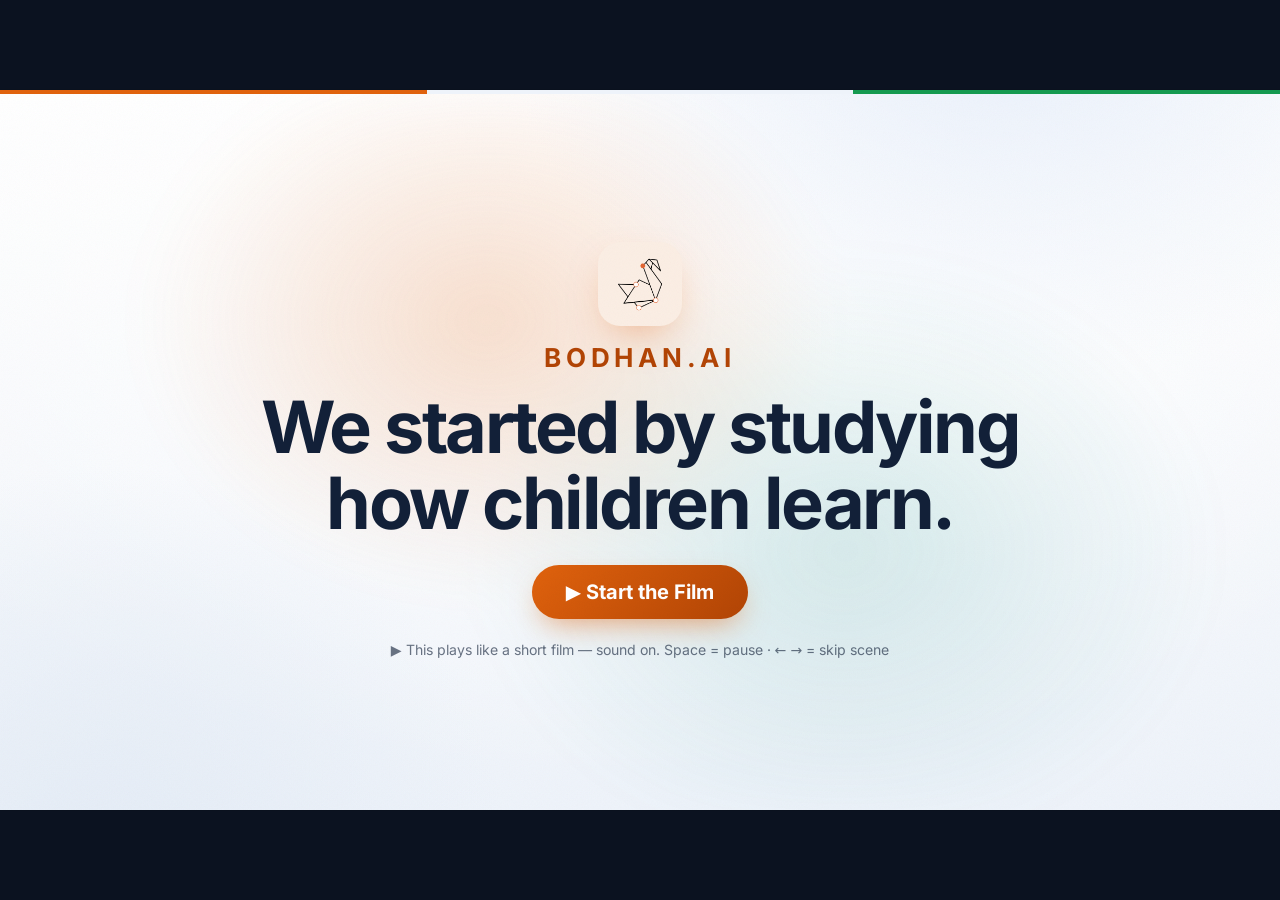
==== commit 9e279e7f: "mobile browser support" ====
--- a/film_MKfeedback1/index.html
+++ b/film_MKfeedback1/index.html
@@ -2,7 +2,7 @@
 <html lang="en">
 <head>
   <meta charset="UTF-8" />
-  <meta name="viewport" content="width=device-width, initial-scale=1.0" />
+  <meta name="viewport" content="width=device-width, initial-scale=1.0, viewport-fit=cover" />
   <title>TutorBot — Evidence-Based, Built for India</title>
   <link rel="icon" href="data:image/svg+xml,%3Csvg xmlns='http://www.w3.org/2000/svg' viewBox='0 0 100 100'%3E%3Crect width='100' height='100' rx='24' fill='%23FFF3EC'/%3E%3Cpath d='M22 60 L50 30 L72 44 L52 50 L64 70 L44 58 L30 72 Z' fill='none' stroke='%23EF6B35' stroke-width='5' stroke-linejoin='round'/%3E%3C/svg%3E" />
   <link rel="stylesheet" href="styles.css" />
--- a/film_MKfeedback1/styles.css
+++ b/film_MKfeedback1/styles.css
@@ -58,19 +58,25 @@
 }
 *{box-sizing:border-box;margin:0;padding:0}
 html,body{height:100%}
+/* mobile: pin the page to the VISIBLE viewport height so the centred 16:9 stage isn't
+   pushed half below the browser toolbar */
+@supports (height:100dvh){ html,body{height:100dvh} }
 body{
   font-family:var(--font); color:var(--ink); overflow:hidden;
   margin:0; background:#0b1220;                 /* letterbox surround (only shows on off-16:9 displays) */
   display:grid; place-items:center;
   -webkit-font-smoothing:antialiased; text-rendering:optimizeLegibility;
+  -webkit-text-size-adjust:100%; text-size-adjust:100%;
+  touch-action:manipulation; -webkit-tap-highlight-color:transparent;
 }
-/* Fixed 16:9 canvas: always as large as fits, centred, scaled uniformly. Container-query
-   units (cqw/cqh) throughout the film resolve against THIS box — so every element holds
-   its exact relative position and size on any browser or display. */
+/* Responsive 16:9 canvas: as large as fits the VISIBLE viewport, centred. Container-query
+   units (cqw/cqh) resolve against this box, so the design.md clamp() type scale keeps its
+   caps (fonts never exceed the tier maxima). JS (fitScreen) refines the exact px fit + centre
+   for mobile browsers; the CSS min()s are the fallback. */
 #screen{
-  position:relative; overflow:hidden;
+  position:fixed; left:50%; top:50%; transform:translate(-50%,-50%);
   width:min(100vw, 177.78vh); height:min(100vh, 56.25vw);
-  container-type:size;
+  overflow:hidden; container-type:size;
   background:
     radial-gradient(70cqw 74cqh at 78% -10%, #E9F0FB 0%, transparent 55%),
     radial-gradient(58cqw 84cqh at 8% 110%, #E4ECF6 0%, transparent 55%),
@@ -78,6 +84,11 @@
     linear-gradient(180deg,var(--bg2),var(--bg));
   box-shadow:0 0 0 1px rgba(0,0,0,.04);
 }
+@supports (height:100dvh){ #screen{ width:min(100vw, 177.78dvh); height:min(100dvh, 56.25vw); } }
+/* ── Mobile: portrait "rotate to landscape" hint ── */
+/* the stage now scales to fit any viewport (portrait plays as a widescreen strip), so the
+   old "rotate your phone" blocker is no longer needed */
+.rotate-hint{display:none}
 b{font-weight:700}
 .grad{color:var(--accent);font-weight:700}
 .deva{font-family:var(--deva)}
@@ -88,13 +99,13 @@
 /* signature tricolor top strip (saffron · paper · green) */
 .tricolor{position:absolute;top:0;left:0;right:0;height:4px;z-index:60;pointer-events:none;
   background:linear-gradient(90deg,#E0620D 0 33.34%, #EEF3FA 33.34% 66.67%, #159A50 66.67% 100%)}
-/* design.md scene transition: a single bright accent→accent2 light-sweep band */
+/* scene transition: a soft, wide, low-opacity light pass (gentle — not a hard colour band) */
 .wipe{position:absolute;inset:0;z-index:55;pointer-events:none;opacity:0;
-  background:linear-gradient(100deg, transparent 0 40%, var(--accent) 47%, var(--accent2) 53%, transparent 60% 100%);
-  background-size:260% 100%; background-position:120% 0}
+  background:linear-gradient(100deg, transparent 0 30%, rgba(224,98,13,.10) 46%, rgba(12,140,130,.09) 56%, transparent 74% 100%);
+  background-size:300% 100%; background-position:130% 0}
 .wipe span{display:none}
-.wipe.active{animation:wipeSweep .6s ease forwards}
-@keyframes wipeSweep{0%{opacity:0;background-position:120% 0}18%{opacity:.92}100%{opacity:0;background-position:-45% 0}}
+.wipe.active{animation:wipeSweep .8s cubic-bezier(.4,0,.2,1) forwards}
+@keyframes wipeSweep{0%{opacity:0;background-position:130% 0}30%{opacity:1}100%{opacity:0;background-position:-55% 0}}
 
 /* =====================================================================
    Gate
